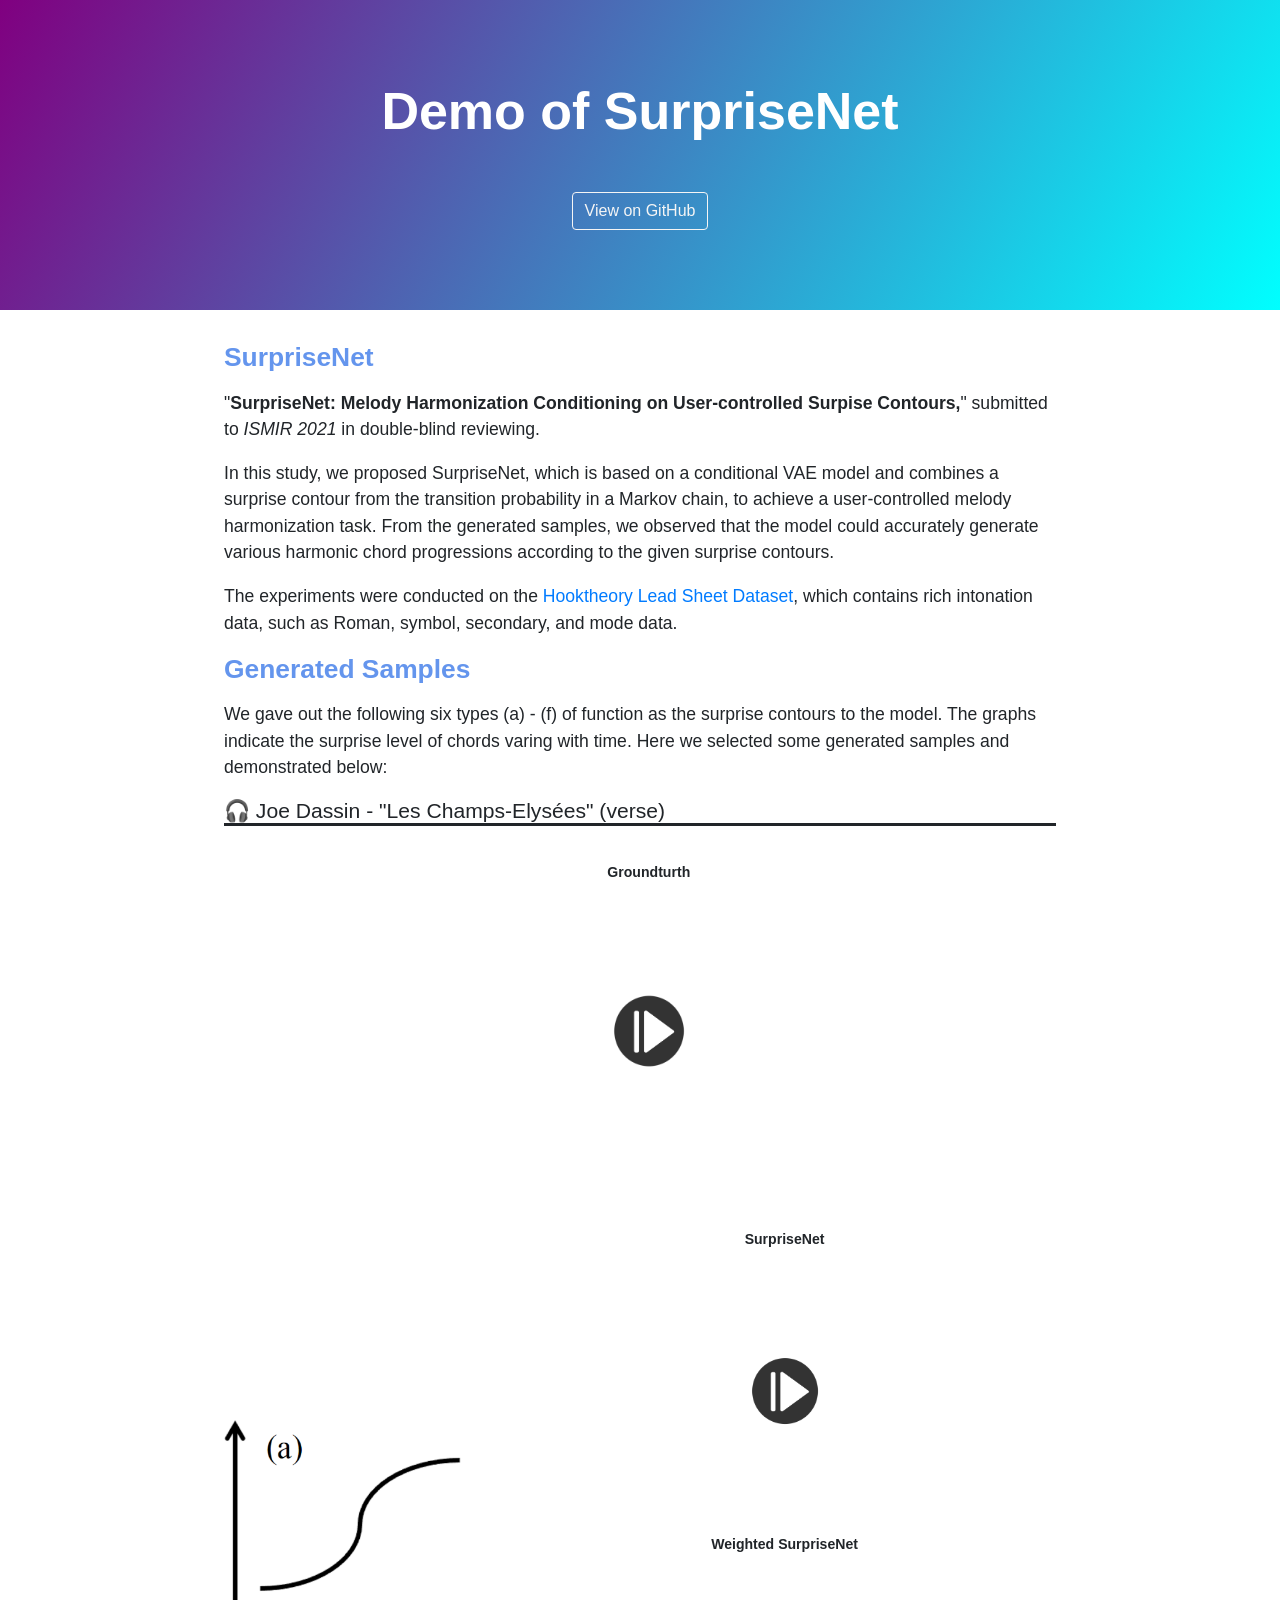
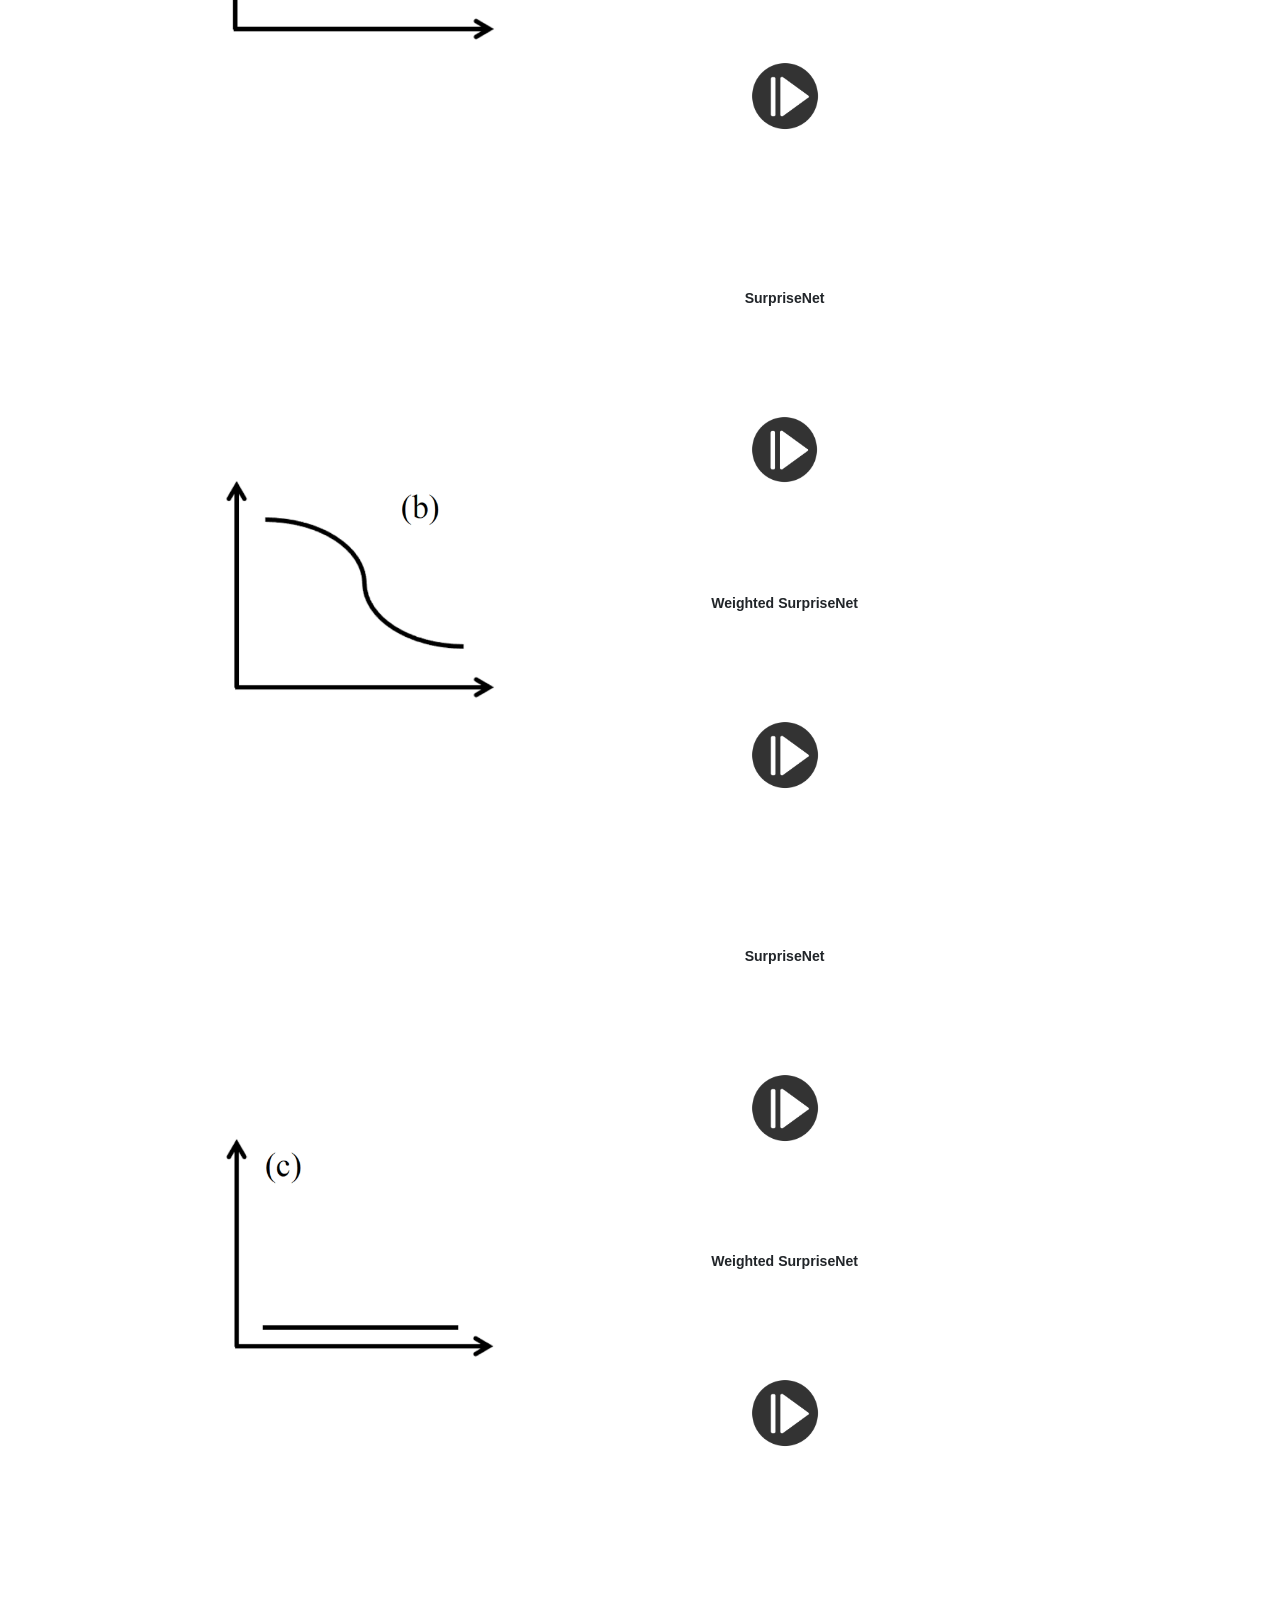
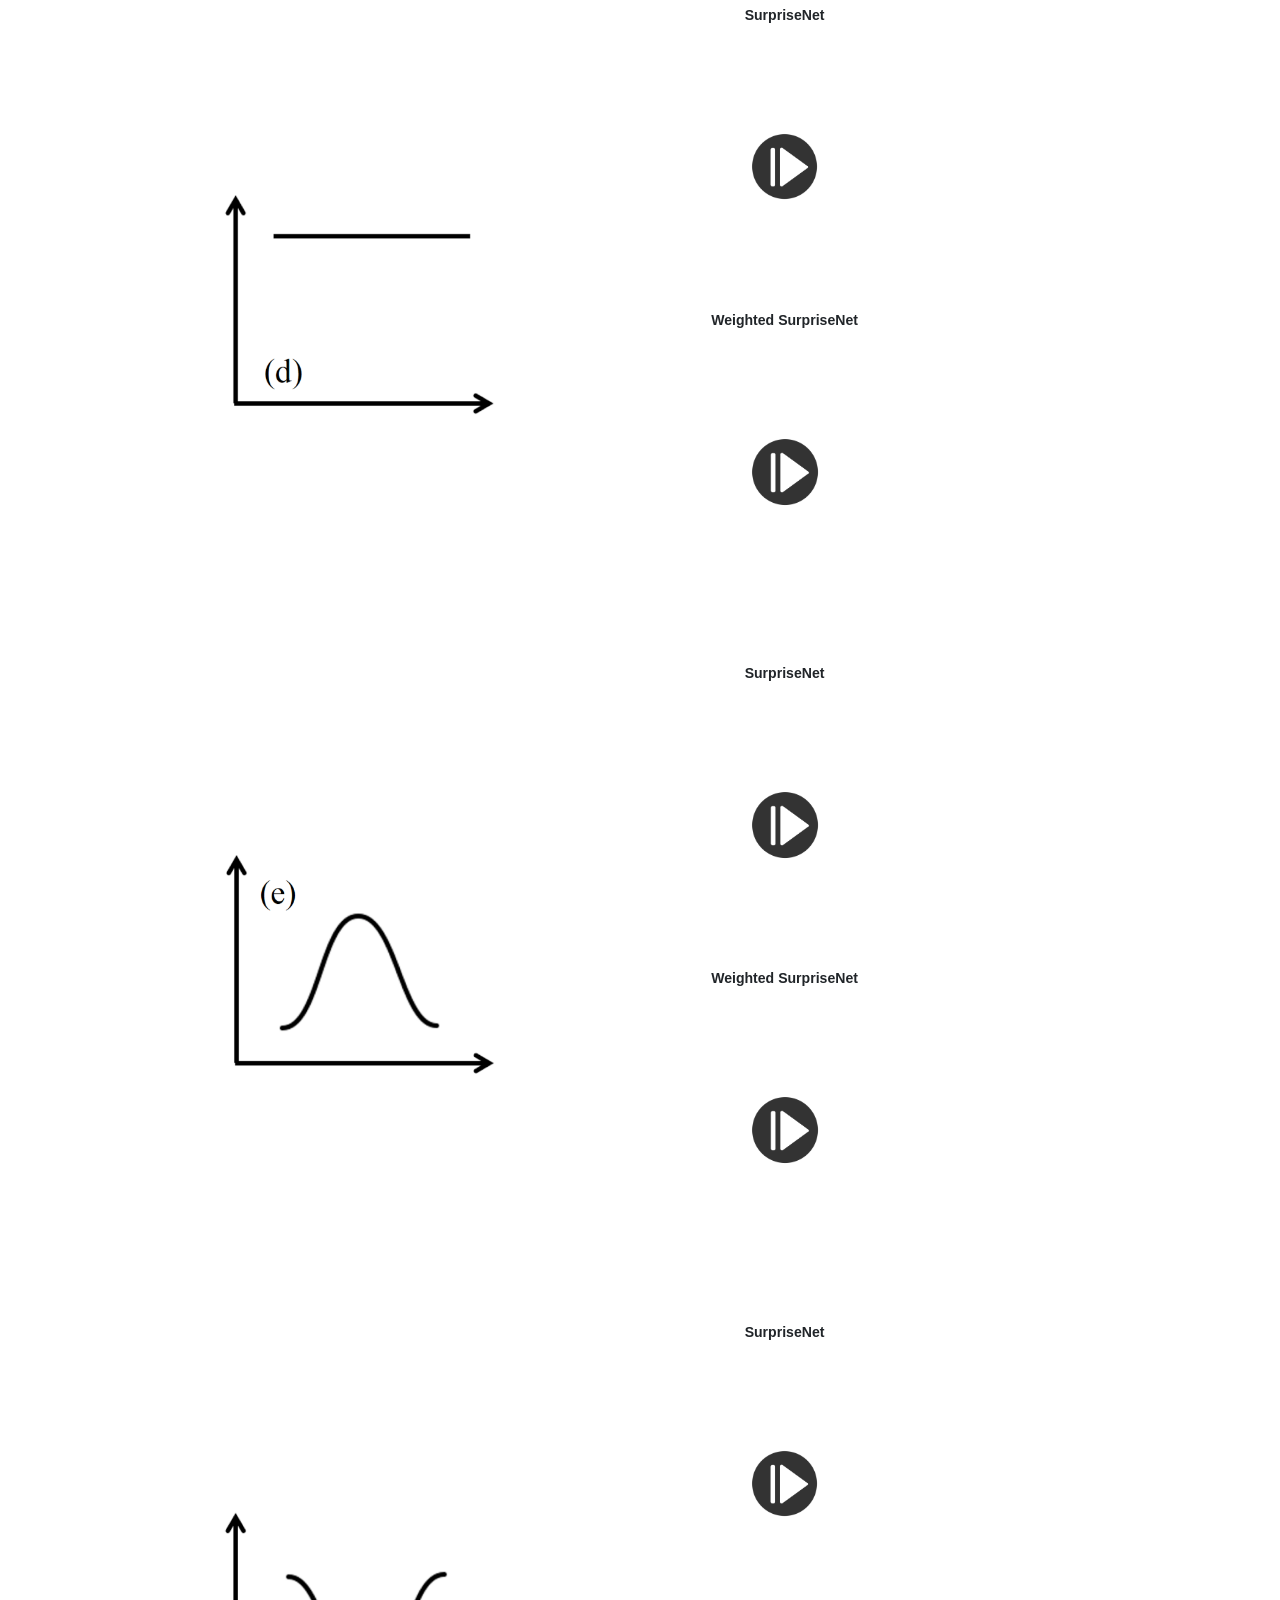
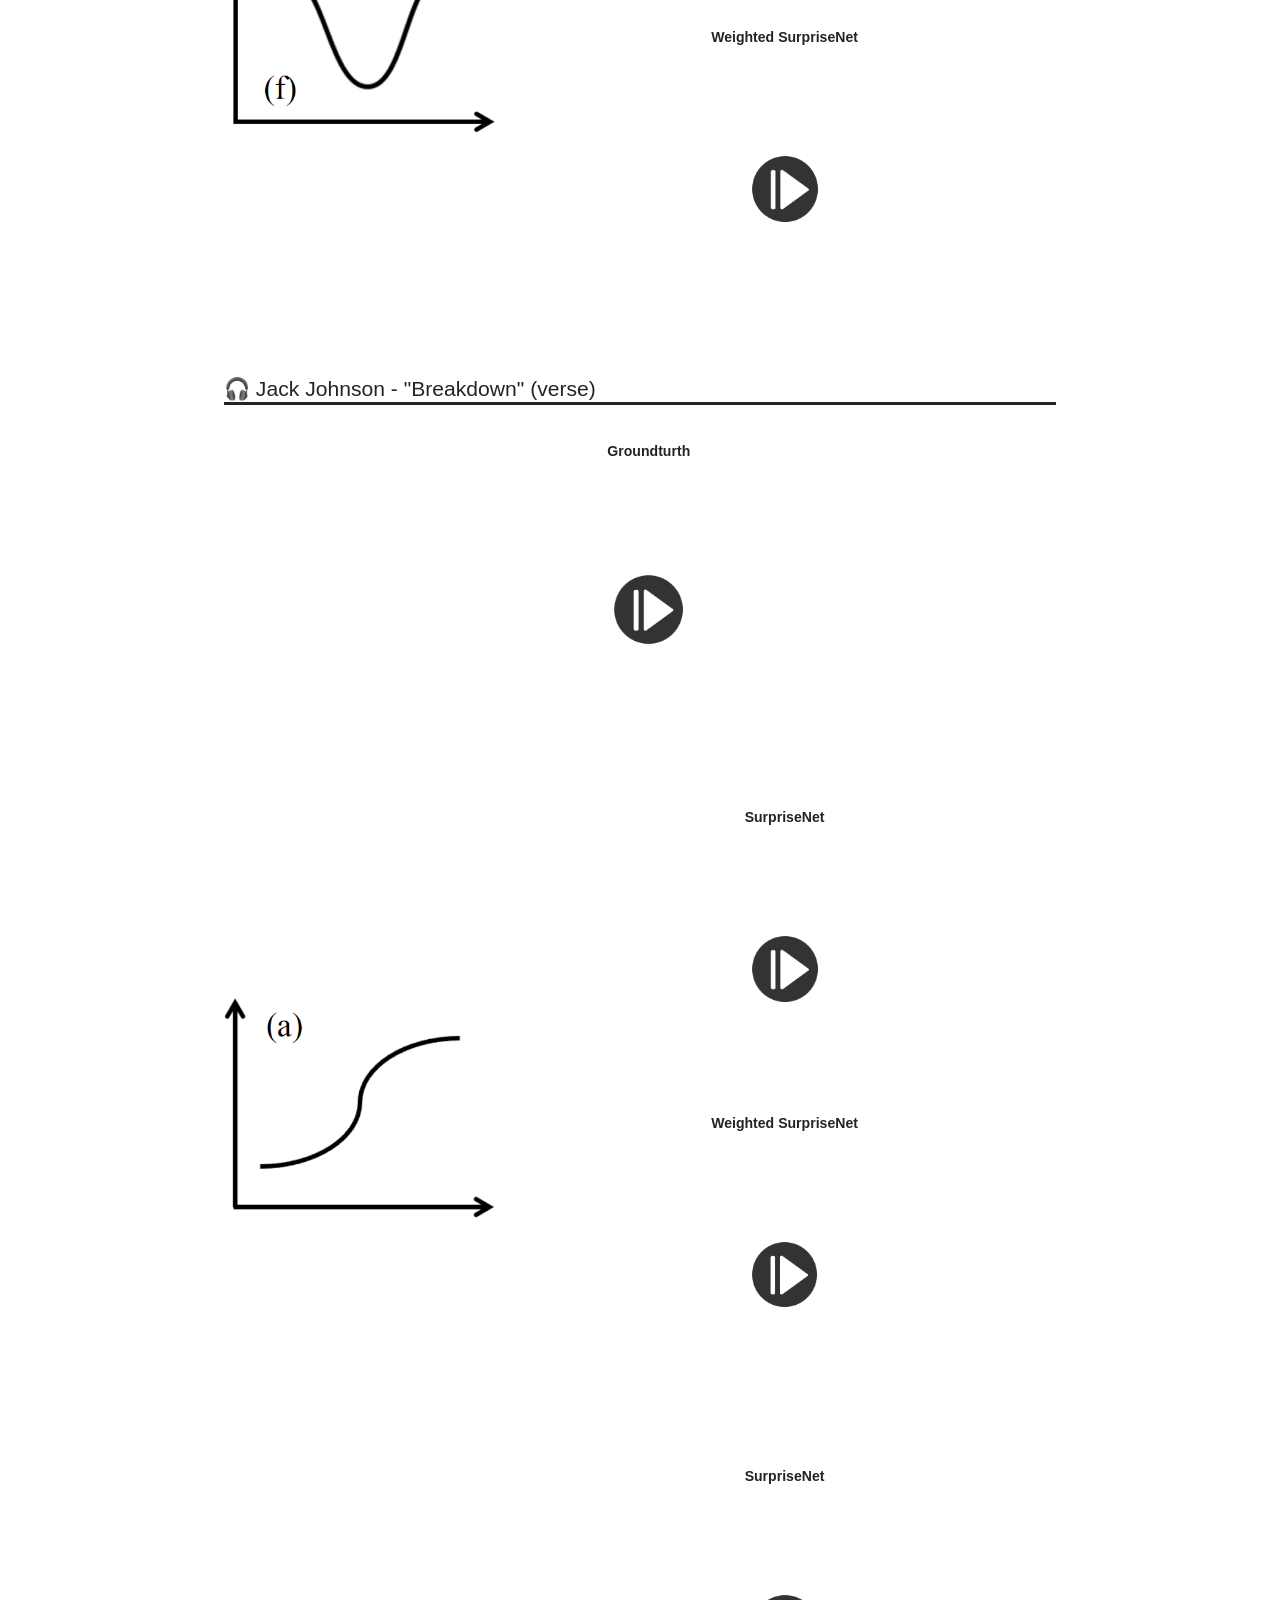
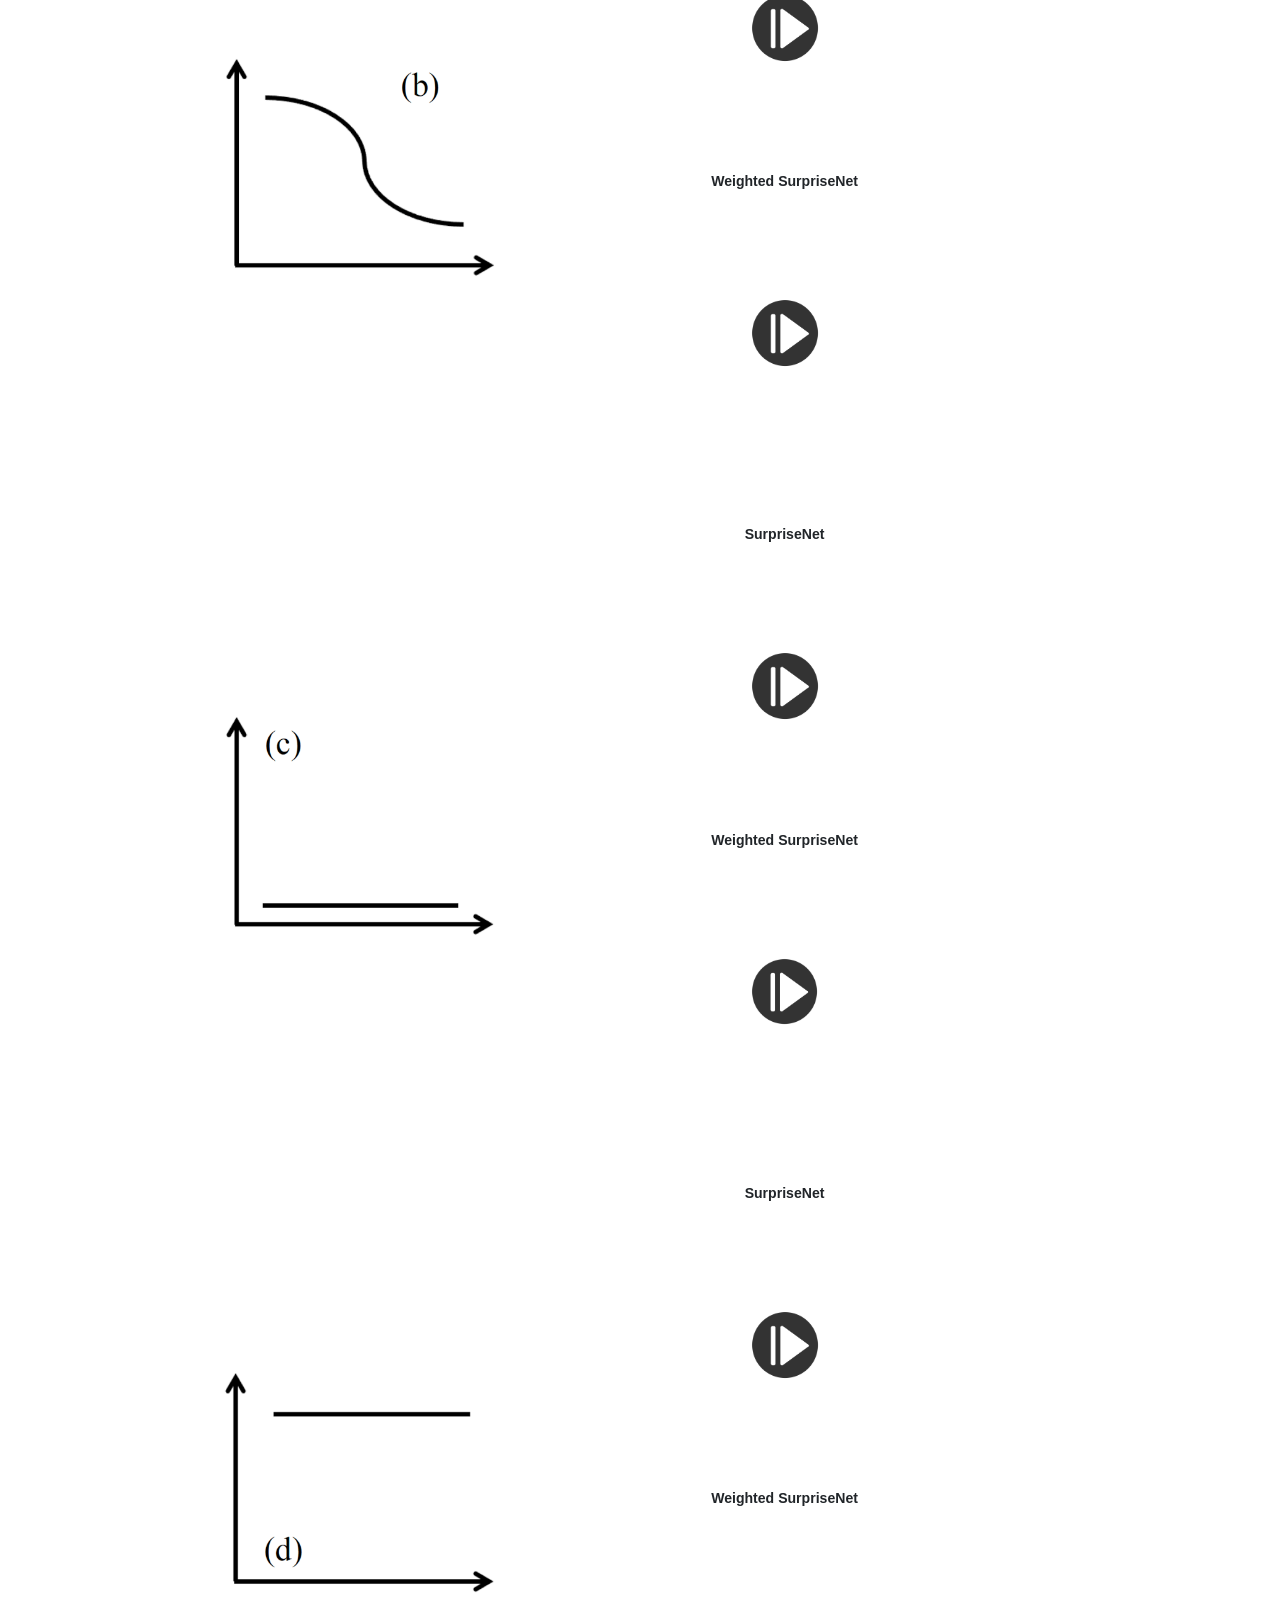
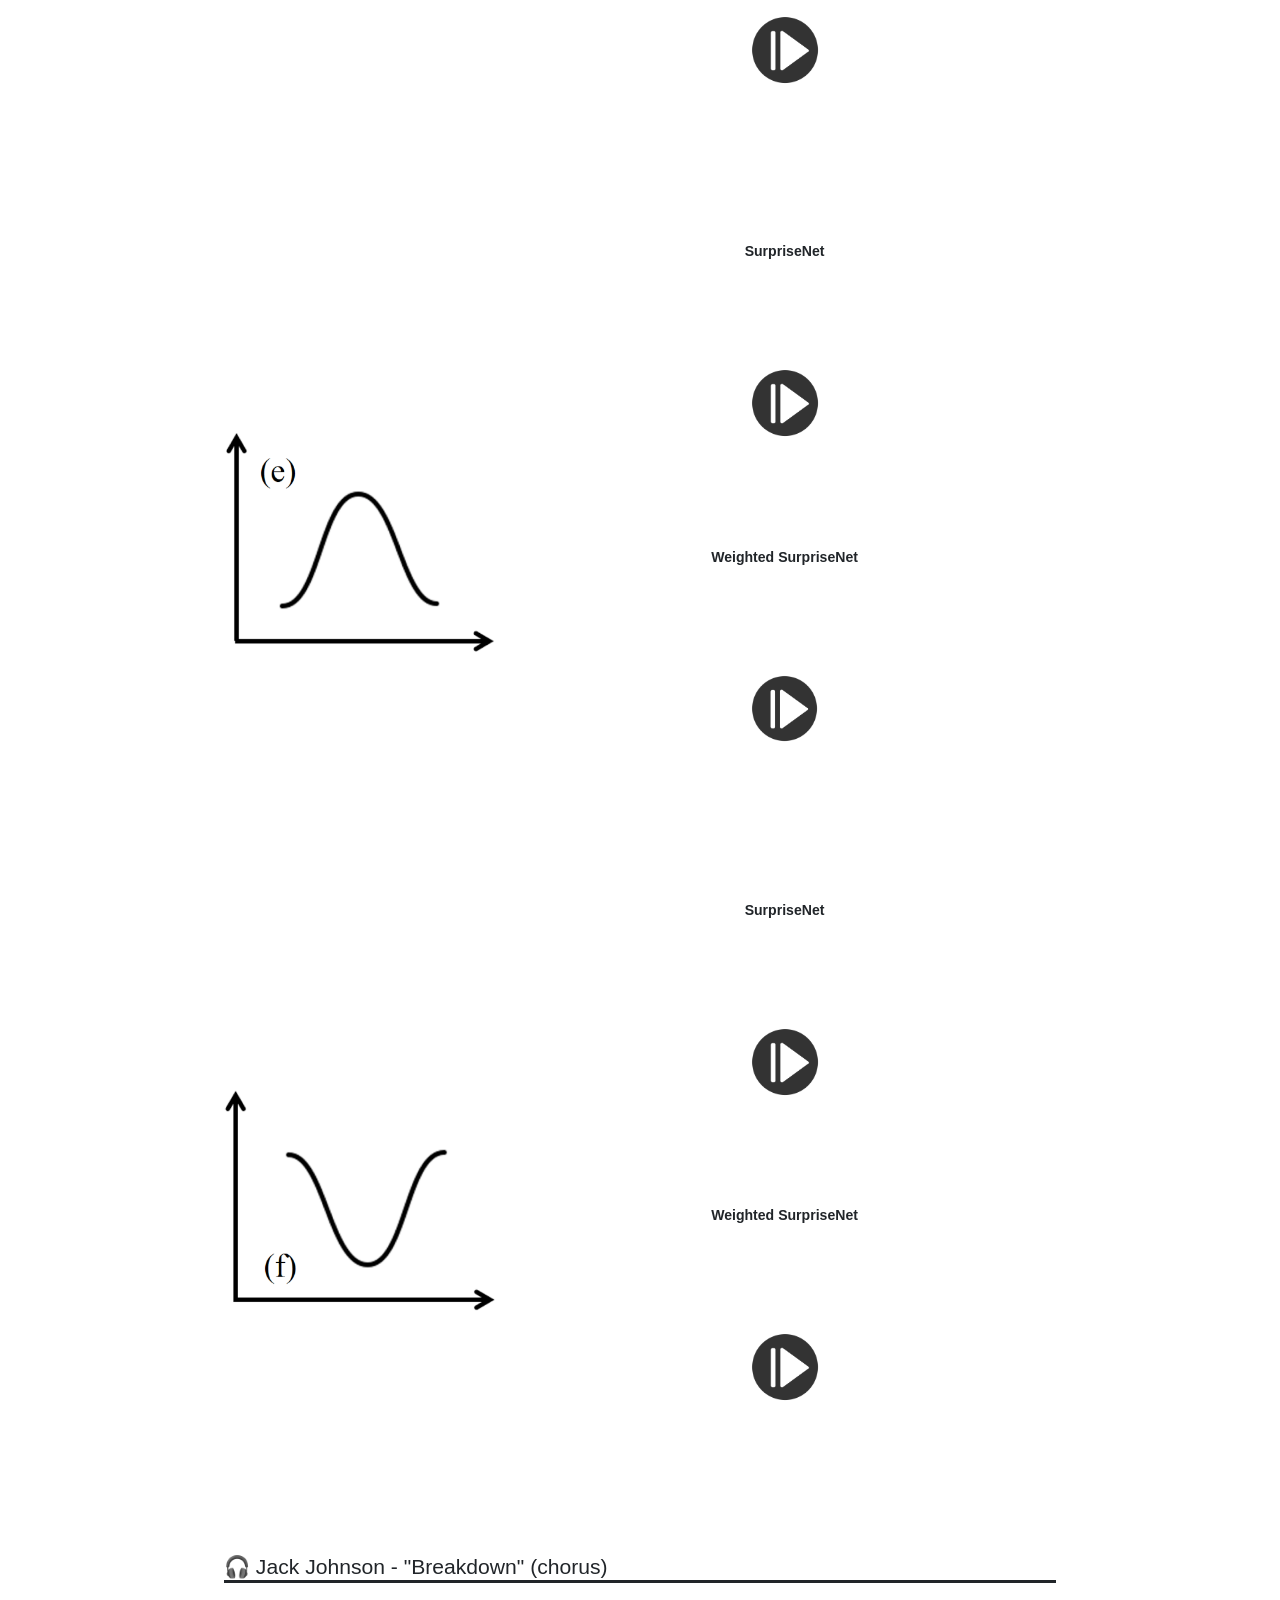
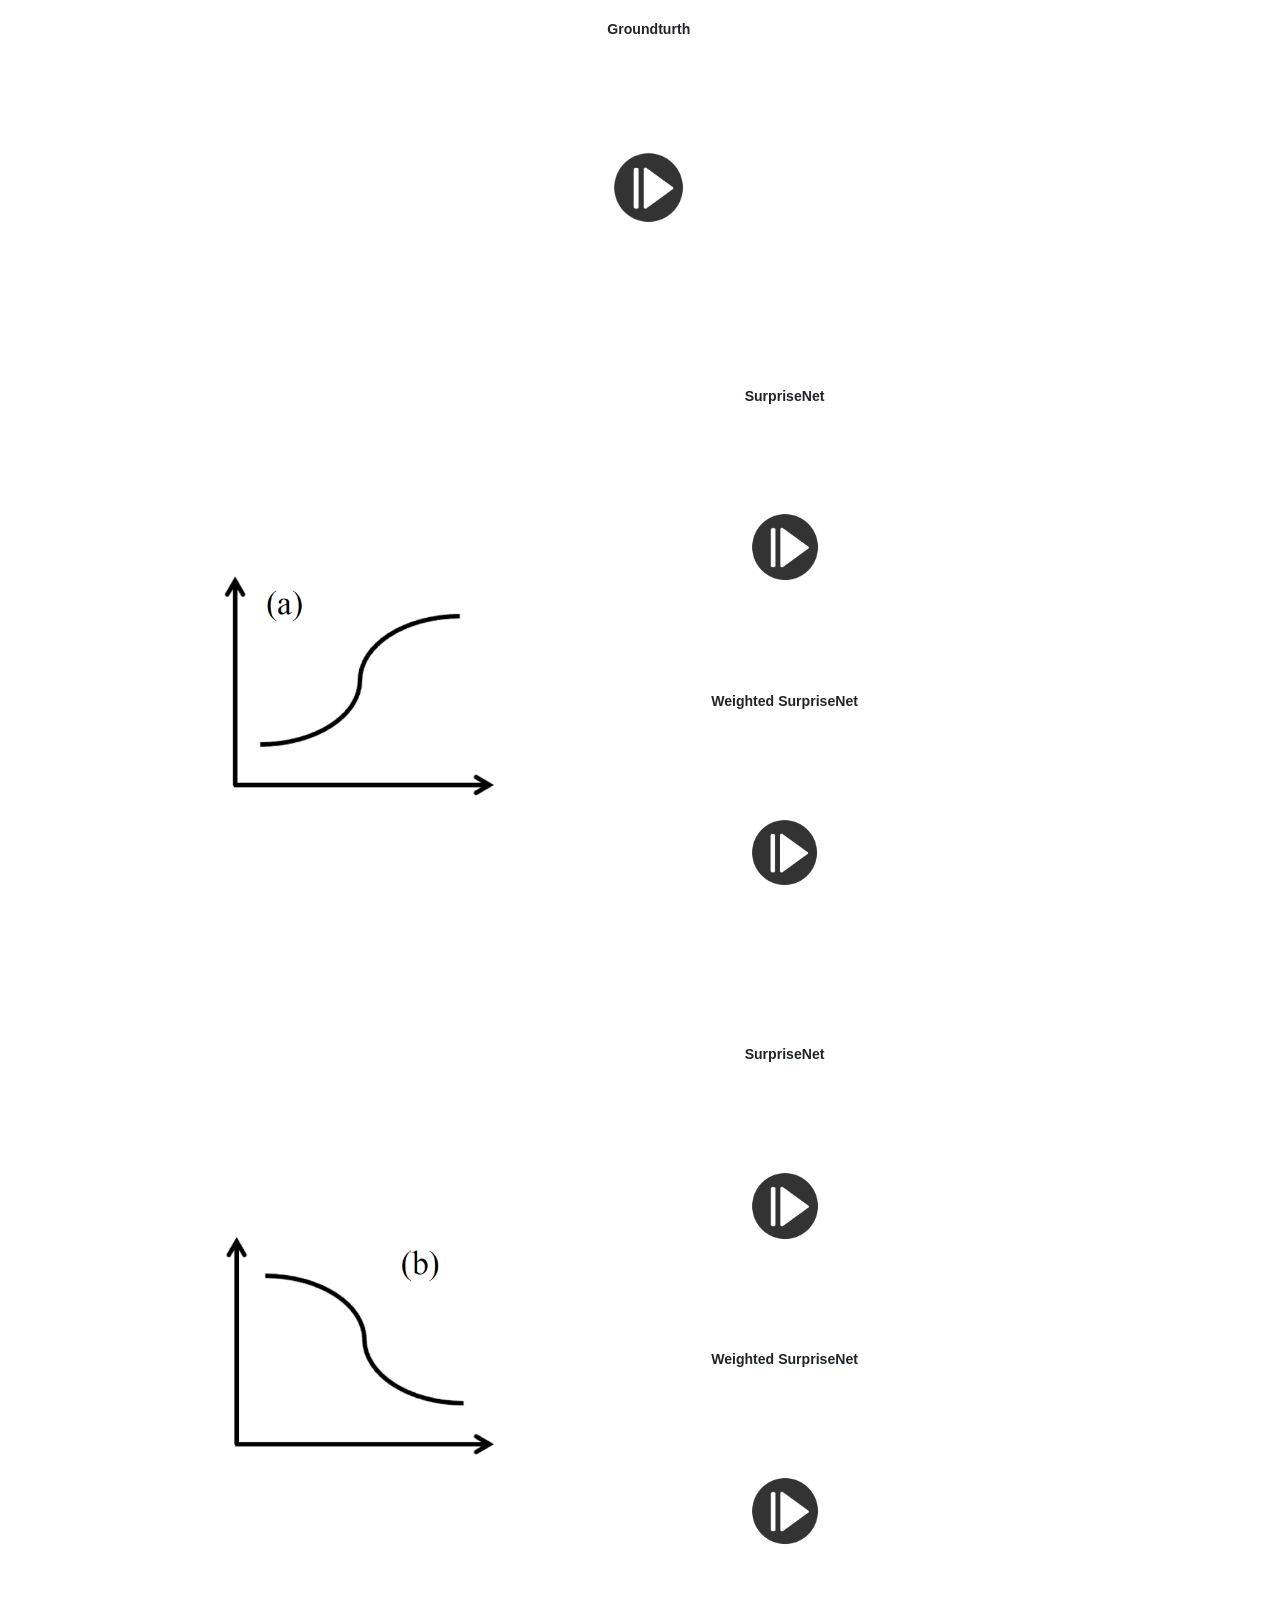
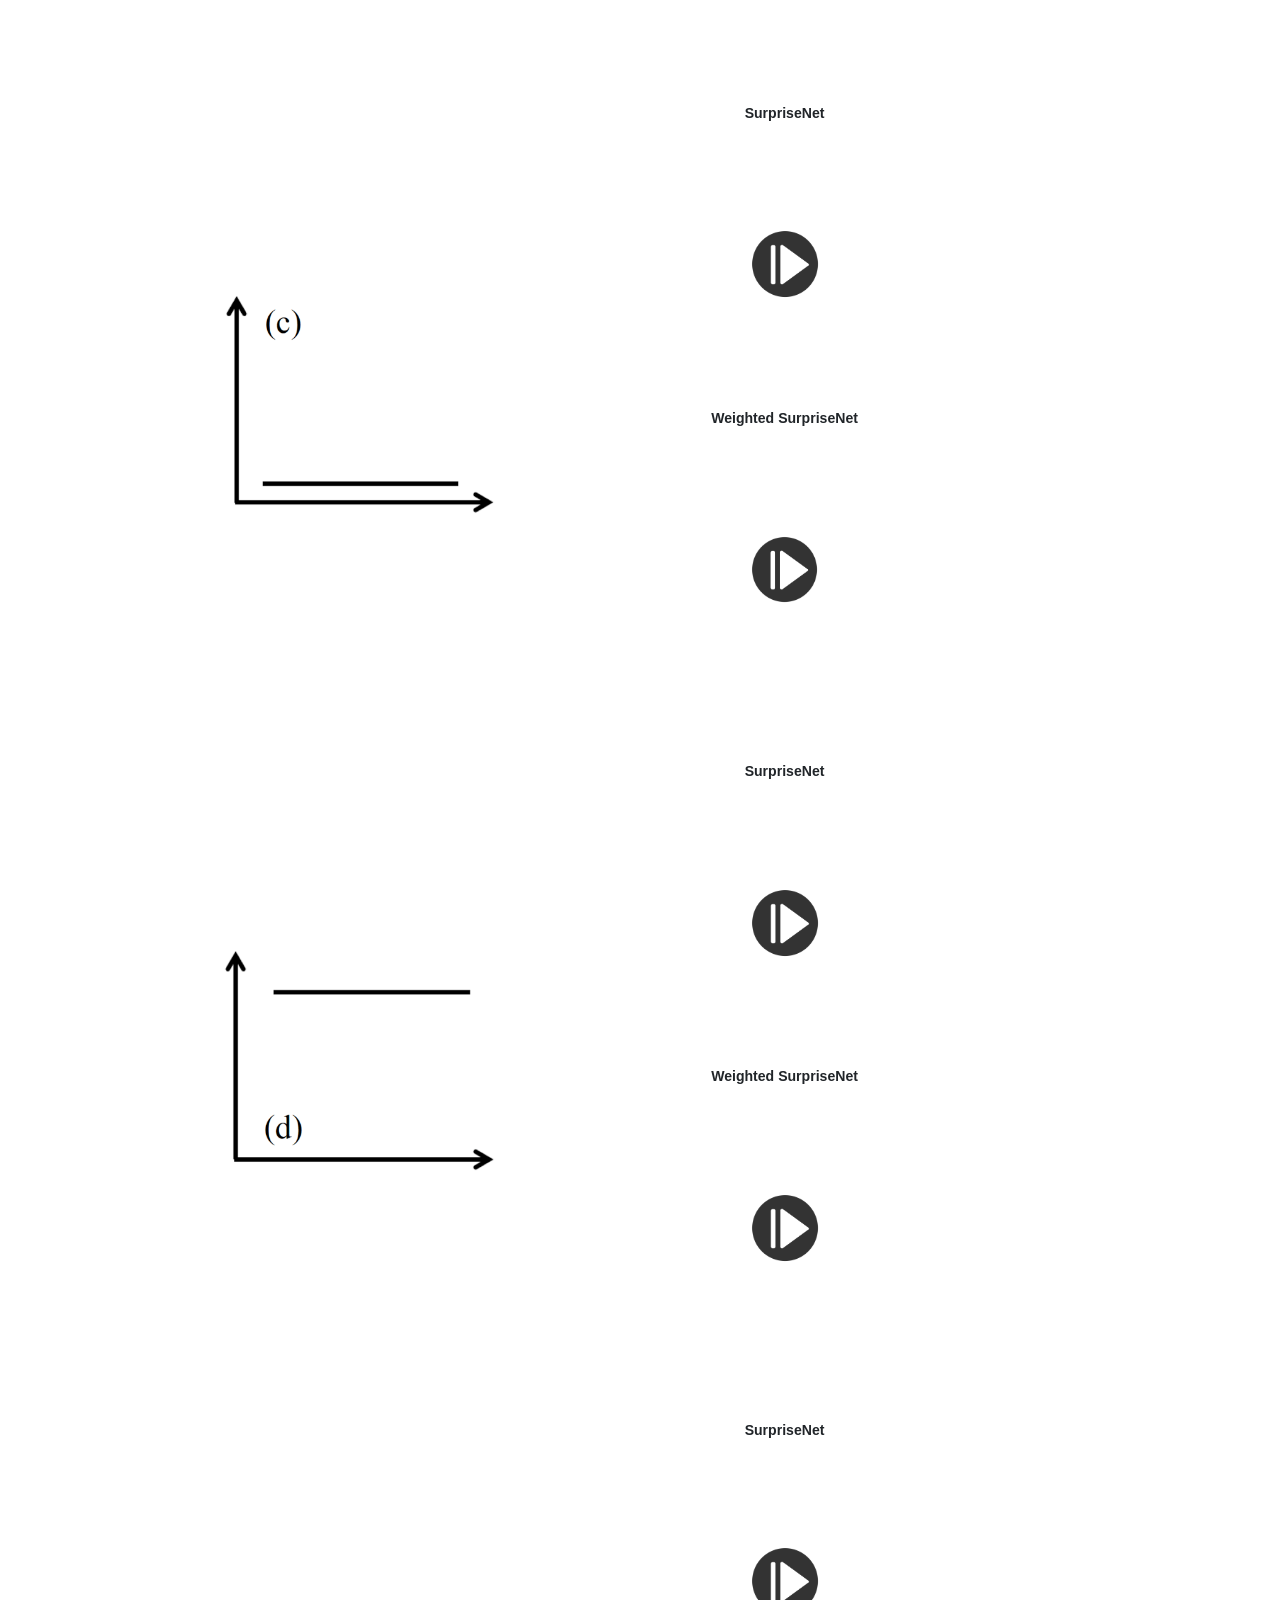
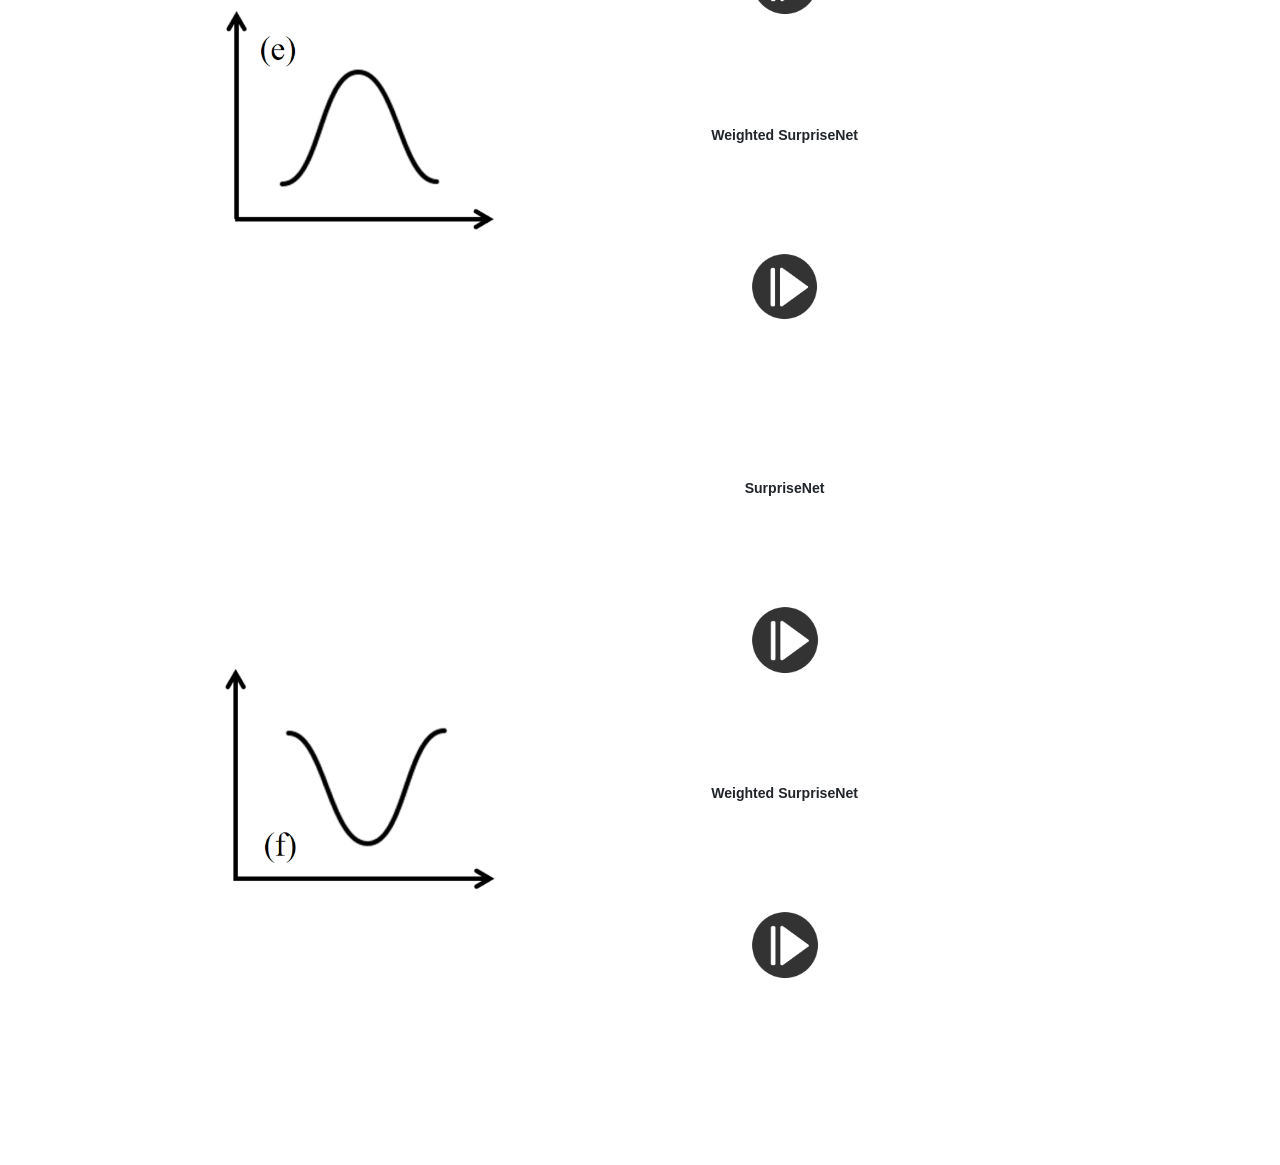
==== index.html @ 3cc428f5 "Change the ordering of songs and add emoji marks." ====
<!doctype html>
<html lang="en">

<head>
    <!-- Required meta tags -->
    <meta charset="utf-8">
    <meta name="viewport" content="width=device-width, initial-scale=1, shrink-to-fit=no">

    <!-- Bootstrap CSS -->
    <link rel="stylesheet" href="https://cdn.jsdelivr.net/npm/bootstrap@4.5.3/dist/css/bootstrap.min.css" integrity="sha384-TX8t27EcRE3e/ihU7zmQxVncDAy5uIKz4rEkgIXeMed4M0jlfIDPvg6uqKI2xXr2" crossorigin="anonymous">
    <link type="text/css" rel="stylesheet" href="static/css/style.css"/>
    <title>SurpriseNet</title>
</head>

<body>
    <div class="header">
        <h1 class="project-name">Demo of SurpriseNet</h1>
        <br>
        <br>
        <a class="btn btn-outline-dark" href="https://github.com/scmvp301135/SurpriseNet" class="btn">View on GitHub</a>
    </div>

    <div class="content">

        <div class="block">   
            <h2>SurpriseNet</h2>
            <p>
                <!-- <span style="font-style: italic;">Yi-Wei Chen, Hung-Shin Lee, Yen-Hsing Chen, Hsin-Min Wang,</span> " -->
                "<span style="font-weight: bold;">SurpriseNet: Melody Harmonization Conditioning on User-controlled Surpise Contours,</span>" submitted to <span style="font-style: italic;">ISMIR 2021 </span> in double-blind reviewing.
            </p>
            <p>In this study, we proposed SurpriseNet, which is based on a conditional VAE model and combines a surprise contour from the transition probability in a Markov chain, to achieve a user-controlled melody harmonization task. From the generated samples, we observed that the model could accurately generate various harmonic chord progressions according to the given surprise contours.</p>
            <p>The experiments were conducted on the <a href="https://github.com/wayne391/lead-sheet-dataset">Hooktheory Lead Sheet Dataset</a>, which contains rich intonation data, such as Roman, symbol, secondary, and mode data.</p>
        </div>   

        <!-- <div class="block">   
            <h2>Surprise Contours</h2>
            <p>We give out the following six types of function as the surprise contours to the model.</p>
            <div id="surp-contour">
                <img src="static/media/user_condition.png" alt="">
            </div>
        </div>   -->

        <div class="block">   
            <h2>Generated Samples</h2>
            <p> We gave out the following six types (a) - (f) of function as the surprise contours to the model. The graphs indicate the surprise level of chords varing with time. Here we selected some generated samples and demonstrated below:</p>

            <!-- Song1 -->
            <h3>🎧 Joe Dassin - "Les Champs-Elysées" (verse)</h3>
            <div class="media-blk">
                <div class="song">
                    <small>Groundturth</small>
                    <div class="wrapper">
                        <video class="video truth">
                            <source src="static/media/81-truth.mp4" type="video/mp4">
                        </video>
                        <div class="playpause"></div>
                    </div>
                </div>
            </div>

            <div class="media-blk">
                <div class="contour">
                    <img src="static/media/Type-a.png" alt=""> 
                </div>

                <div class="song">
                    <small>SurpriseNet</small>
                    <div class="wrapper">
                        <video class="video">
                            <source src="static/media/81-type1.mp4" type="video/mp4">
                        </video>
                        <div class="playpause"></div>
                    </div>
                    <small>Weighted SurpriseNet</small>
                    <div class="wrapper">
                        <video class="video">
                            <source src="static/media/81-weight-type1.mp4" type="video/mp4">
                        </video>
                        <div class="playpause"></div>
                    </div>
                </div>
            </div>

            <div class="media-blk">
                <div class="contour">
                    <img src="static/media/Type-b.png" alt=""> 
                </div>

                <div class="song">
                    <small>SurpriseNet</small>
                    <div class="wrapper">
                        <video class="video">
                            <source src="static/media/81-type2.mp4" type="video/mp4">
                        </video>
                        <div class="playpause"></div>
                    </div>
                    <small>Weighted SurpriseNet</small>
                    <div class="wrapper">
                        <video class="video">
                            <source src="static/media/81-weight-type2.mp4" type="video/mp4">
                        </video>
                        <div class="playpause"></div>
                    </div>
                </div>
            </div>

            <div class="media-blk">
                <div class="contour">
                    <img src="static/media/Type-c.png" alt=""> 
                </div>

                <div class="song">
                    <small>SurpriseNet</small>
                    <div class="wrapper">
                        <video class="video">
                            <source src="static/media/81-type3.mp4" type="video/mp4">
                        </video>
                        <div class="playpause"></div>
                    </div>
                    <small>Weighted SurpriseNet</small>
                    <div class="wrapper">
                        <video class="video">
                            <source src="static/media/81-weight-type3.mp4" type="video/mp4">
                        </video>
                        <div class="playpause"></div>
                    </div>
                </div>
            </div>

            <div class="media-blk">
                <div class="contour">
                    <img src="static/media/Type-d.png" alt=""> 
                </div>

                <div class="song">
                    <small>SurpriseNet</small>
                    <div class="wrapper">
                        <video class="video">
                            <source src="static/media/81-type4.mp4" type="video/mp4">
                        </video>
                        <div class="playpause"></div>
                    </div>
                    <small>Weighted SurpriseNet</small>
                    <div class="wrapper">
                        <video class="video">
                            <source src="static/media/81-weight-type4.mp4" type="video/mp4">
                        </video>
                        <div class="playpause"></div>
                    </div>
                </div>
            </div>

            <div class="media-blk">
                <div class="contour">
                    <img src="static/media/Type-e.png" alt=""> 
                </div>

                <div class="song">
                    <small>SurpriseNet</small>
                    <div class="wrapper">
                        <video class="video">
                            <source src="static/media/81-type5.mp4" type="video/mp4">
                        </video>
                        <div class="playpause"></div>
                    </div>
                    <small>Weighted SurpriseNet</small>
                    <div class="wrapper">
                        <video class="video">
                            <source src="static/media/81-weight-type5.mp4" type="video/mp4">
                        </video>
                        <div class="playpause"></div>
                    </div>
                </div>
            </div>

            <div class="media-blk">
                <div class="contour">
                    <img src="static/media/Type-f.png" alt=""> 
                </div>

                <div class="song">
                    <small>SurpriseNet</small>
                    <div class="wrapper">
                        <video class="video">
                            <source src="static/media/81-type6.mp4" type="video/mp4">
                        </video>
                        <div class="playpause"></div>
                    </div>
                    <small>Weighted SurpriseNet</small>
                    <div class="wrapper">
                        <video class="video">
                            <source src="static/media/81-weight-type6.mp4" type="video/mp4">
                        </video>
                        <div class="playpause"></div>
                    </div>
                </div>
            </div>

            <!-- Song 2 -->
            <h3>🎧 Jack Johnson - "Breakdown" (verse)</h3>
            <div class="media-blk">
                <div class="song">
                    <small>Groundturth</small>
                    <div class="wrapper">
                        <video class="video truth">
                            <source src="static/media/5-truth.mp4" type="video/mp4">
                        </video>
                        <div class="playpause"></div>
                    </div>
                </div>
            </div>

            <div class="media-blk">
                <div class="contour">
                    <img src="static/media/Type-a.png" alt=""> 
                </div>

                <div class="song">
                    <small>SurpriseNet</small>
                    <div class="wrapper">
                        <video class="video">
                            <source src="static/media/5-type1.mp4" type="video/mp4">
                        </video>
                        <div class="playpause"></div>
                    </div>
                    <small>Weighted SurpriseNet</small>
                    <div class="wrapper">
                        <video class="video">
                            <source src="static/media/5-weight-type1.mp4" type="video/mp4">
                        </video>
                        <div class="playpause"></div>
                    </div>
                </div>
            </div>

            <div class="media-blk">
                <div class="contour">
                    <img src="static/media/Type-b.png" alt=""> 
                </div>

                <div class="song">
                    <small>SurpriseNet</small>
                    <div class="wrapper">
                        <video class="video">
                            <source src="static/media/5-type2.mp4" type="video/mp4">
                        </video>
                        <div class="playpause"></div>
                    </div>
                    <small>Weighted SurpriseNet</small>
                    <div class="wrapper">
                        <video class="video">
                            <source src="static/media/5-weight-type2.mp4" type="video/mp4">
                        </video>
                        <div class="playpause"></div>
                    </div>
                </div>
            </div>

            <div class="media-blk">
                <div class="contour">
                    <img src="static/media/Type-c.png" alt=""> 
                </div>

                <div class="song">
                    <small>SurpriseNet</small>
                    <div class="wrapper">
                        <video class="video">
                            <source src="static/media/5-type3.mp4" type="video/mp4">
                        </video>
                        <div class="playpause"></div>
                    </div>
                    <small>Weighted SurpriseNet</small>
                    <div class="wrapper">
                        <video class="video">
                            <source src="static/media/5-weight-type3.mp4" type="video/mp4">
                        </video>
                        <div class="playpause"></div>
                    </div>
                </div>
            </div>

            <div class="media-blk">
                <div class="contour">
                    <img src="static/media/Type-d.png" alt=""> 
                </div>

                <div class="song">
                    <small>SurpriseNet</small>
                    <div class="wrapper">
                        <video class="video">
                            <source src="static/media/5-type4.mp4" type="video/mp4">
                        </video>
                        <div class="playpause"></div>
                    </div>
                    <small>Weighted SurpriseNet</small>
                    <div class="wrapper">
                        <video class="video">
                            <source src="static/media/5-weight-type4.mp4" type="video/mp4">
                        </video>
                        <div class="playpause"></div>
                    </div>
                </div>
            </div>

            <div class="media-blk">
                <div class="contour">
                    <img src="static/media/Type-e.png" alt=""> 
                </div>

                <div class="song">
                    <small>SurpriseNet</small>
                    <div class="wrapper">
                        <video class="video">
                            <source src="static/media/5-type5.mp4" type="video/mp4">
                        </video>
                        <div class="playpause"></div>
                    </div>
                    <small>Weighted SurpriseNet</small>
                    <div class="wrapper">
                        <video class="video">
                            <source src="static/media/5-weight-type5.mp4" type="video/mp4">
                        </video>
                        <div class="playpause"></div>
                    </div>
                </div>
            </div>

            <div class="media-blk">
                <div class="contour">
                    <img src="static/media/Type-f.png" alt=""> 
                </div>

                <div class="song">
                    <small>SurpriseNet</small>
                    <div class="wrapper">
                        <video class="video">
                            <source src="static/media/5-type6.mp4" type="video/mp4">
                        </video>
                        <div class="playpause"></div>
                    </div>
                    <small>Weighted SurpriseNet</small>
                    <div class="wrapper">
                        <video class="video">
                            <source src="static/media/5-weight-type6.mp4" type="video/mp4">
                        </video>
                        <div class="playpause"></div>
                    </div>
                </div>
            </div>

            <!-- Song 3 -->
            <h3>🎧 Jack Johnson - "Breakdown" (chorus)</h3>
            <div class="media-blk">
                <div class="song">
                    <small>Groundturth</small>
                    <div class="wrapper">
                        <video class="video truth">
                            <source src="static/media/4-truth.mp4" type="video/mp4">
                        </video>
                        <div class="playpause"></div>
                    </div>
                </div>
            </div>
            <div class="media-blk">
                <div class="contour">
                    <img src="static/media/Type-a.png" alt=""> 
                </div>

                <div class="song">
                    <small>SurpriseNet</small>
                    <div class="wrapper">
                        <video class="video">
                            <source src="static/media/4-type1.mp4" type="video/mp4">
                        </video>
                        <div class="playpause"></div>
                    </div>
                    <small>Weighted SurpriseNet</small>
                    <div class="wrapper">
                        <video class="video">
                            <source src="static/media/4-weight-type1.mp4" type="video/mp4">
                        </video>
                        <div class="playpause"></div>
                    </div>
                </div>
            </div>

            <div class="media-blk">
                <div class="contour">
                    <img src="static/media/Type-b.png" alt=""> 
                </div>

                <div class="song">
                    <small>SurpriseNet</small>
                    <div class="wrapper">
                        <video class="video">
                            <source src="static/media/4-type2.mp4" type="video/mp4">
                        </video>
                        <div class="playpause"></div>
                    </div>
                    <small>Weighted SurpriseNet</small>
                    <div class="wrapper">
                        <video class="video">
                            <source src="static/media/4-weight-type2.mp4" type="video/mp4">
                        </video>
                        <div class="playpause"></div>
                    </div>
                </div>
            </div>

            <div class="media-blk">
                <div class="contour">
                    <img src="static/media/Type-c.png" alt=""> 
                </div>

                <div class="song">
                    <small>SurpriseNet</small>
                    <div class="wrapper">
                        <video class="video">
                            <source src="static/media/4-type3.mp4" type="video/mp4">
                        </video>
                        <div class="playpause"></div>
                    </div>
                    <small>Weighted SurpriseNet</small>
                    <div class="wrapper">
                        <video class="video">
                            <source src="static/media/4-weight-type3.mp4" type="video/mp4">
                        </video>
                        <div class="playpause"></div>
                    </div>
                </div>
            </div>

            <div class="media-blk">
                <div class="contour">
                    <img src="static/media/Type-d.png" alt=""> 
                </div>

                <div class="song">
                    <small>SurpriseNet</small>
                    <div class="wrapper">
                        <video class="video">
                            <source src="static/media/4-type4.mp4" type="video/mp4">
                        </video>
                        <div class="playpause"></div>
                    </div>
                    <small>Weighted SurpriseNet</small>
                    <div class="wrapper">
                        <video class="video">
                            <source src="static/media/4-weight-type4.mp4" type="video/mp4">
                        </video>
                        <div class="playpause"></div>
                    </div>
                </div>
            </div>

            <div class="media-blk">
                <div class="contour">
                    <img src="static/media/Type-e.png" alt=""> 
                </div>

                <div class="song">
                    <small>SurpriseNet</small>
                    <div class="wrapper">
                        <video class="video">
                            <source src="static/media/4-type5.mp4" type="video/mp4">
                        </video>
                        <div class="playpause"></div>
                    </div>
                    <small>Weighted SurpriseNet</small>
                    <div class="wrapper">
                        <video class="video">
                            <source src="static/media/4-weight-type5.mp4" type="video/mp4">
                        </video>
                        <div class="playpause"></div>
                    </div>
                </div>
            </div>

            <div class="media-blk">
                <div class="contour">
                    <img src="static/media/Type-f.png" alt=""> 
                </div>

                <div class="song">
                    <small>SurpriseNet</small>
                    <div class="wrapper">
                        <video class="video">
                            <source src="static/media/4-type6.mp4" type="video/mp4">
                        </video>
                        <div class="playpause"></div>
                    </div>
                    <small>Weighted SurpriseNet</small>
                    <div class="wrapper">
                        <video class="video">
                            <source src="static/media/4-weight-type6.mp4" type="video/mp4">
                        </video>
                        <div class="playpause"></div>
                    </div>
                </div>
            </div>

        </div>  

    
    </div>

    <!-- jQuery library -->
    <!-- <script src="https://code.jquery.com/jquery-3.5.1.slim.min.js" integrity="sha384-DfXdz2htPH0lsSSs5nCTpuj/zy4C+OGpamoFVy38MVBnE+IbbVYUew+OrCXaRkfj" crossorigin="anonymous"></script> -->
    <script src="https://ajax.googleapis.com/ajax/libs/jquery/3.5.1/jquery.min.js"></script>
    <script src="https://cdn.jsdelivr.net/npm/bootstrap@4.5.3/dist/js/bootstrap.bundle.min.js" integrity="sha384-ho+j7jyWK8fNQe+A12Hb8AhRq26LrZ/JpcUGGOn+Y7RsweNrtN/tE3MoK7ZeZDyx" crossorigin="anonymous"></script>
    <script type="text/javascript" src = "static/js/script.js"></script>
</body>

</html>
---- static/css/style.css ----
body {
    font-size: 16px;
    /* background-color: whitesmoke; */
    font-family: ColfaxAI, Helvetica, sans-serif;
  }

.header{
    text-align: left;
    margin: 0 auto;
    color: #fff;
    text-align: center;
    background-color: cyan;
    background-image: linear-gradient(120deg, purple, cyan);
}

.header .project-name{
    font-weight: bold;
    text-align: center;
    margin-top: 0;
    margin-bottom: 0.1rem;
}

.btn-outline-dark {
    color: whitesmoke;
    border-color: whitesmoke;
}

.content{
    margin-top:30px;
    width:100%;
}

.content h2{
    margin-bottom: 1rem;
    font-weight: bold;
    color: #6495ED;
    font-size: 1.5em;
}

.content h3{
    margin-bottom: 2rem;
    font-size: 1.2em;
    border-bottom: solid;
}

.content p{
    margin-bottom: 1em;
}

.block {
    margin-bottom: 1rem;
}

.media-blk{
    display:flex;
    margin-bottom: 3rem;
}

.media-blk img{
    top: 0;
    bottom: 0;
    position: absolute;
    margin: auto;
    max-width:100%;
    object-fit: contain;
}

.media-blk h5{
    font-size: 0.8em;
}

.media-blk small{
    font-weight: bold;
}

.media-blk .contour{
    position: relative;
    flex:1;
}

.media-blk .song{
    text-align: center;
    padding-left: 1em;
    flex:2;
}

.song video{
    flex:1;
    width: 100%;
}

.wrapper{
    position:relative;
}

.playpause {
    background-image:url('../media/play_pause.png');
    background-repeat:no-repeat;
    width:25%;
    height:25%;
    position:absolute;
    left:0%;
    right:0%;
    top:0%;
    bottom:0%;
    margin:auto;
    background-size:contain;
    background-position: center;
}

.truth{
    max-width:70%;
}

@media screen and (max-width: 42em) {
    .header{
        padding: 2rem 1rem;
    }
    .project-name {
        font-size: 1.75rem;
    }
    .content {
        padding: 2rem 1rem;
        font-size: 1rem;
    }
}

@media screen and (min-width: 42em) and (max-width: 64em) {
    .header {
        padding: 3rem 4rem;
    }
    .project-name {
        font-size: 2.25rem;
    }
    .content {
        padding: 2rem 4rem;
        font-size: 1.1rem;
    }
    .media-blk h5{
        font-size: 1em;
    }
}

@media screen and (min-width: 64em){
    .header {
        padding: 5rem 6rem;
    }
    .project-name {
        font-size: 3.25rem;
    }
    .content {
        max-width: 64rem;
        padding: 2rem 6rem;
        margin: 0 auto;
        font-size: 1.1rem;
    }
    .media-blk h5{
        font-size: 1em;
    }

}
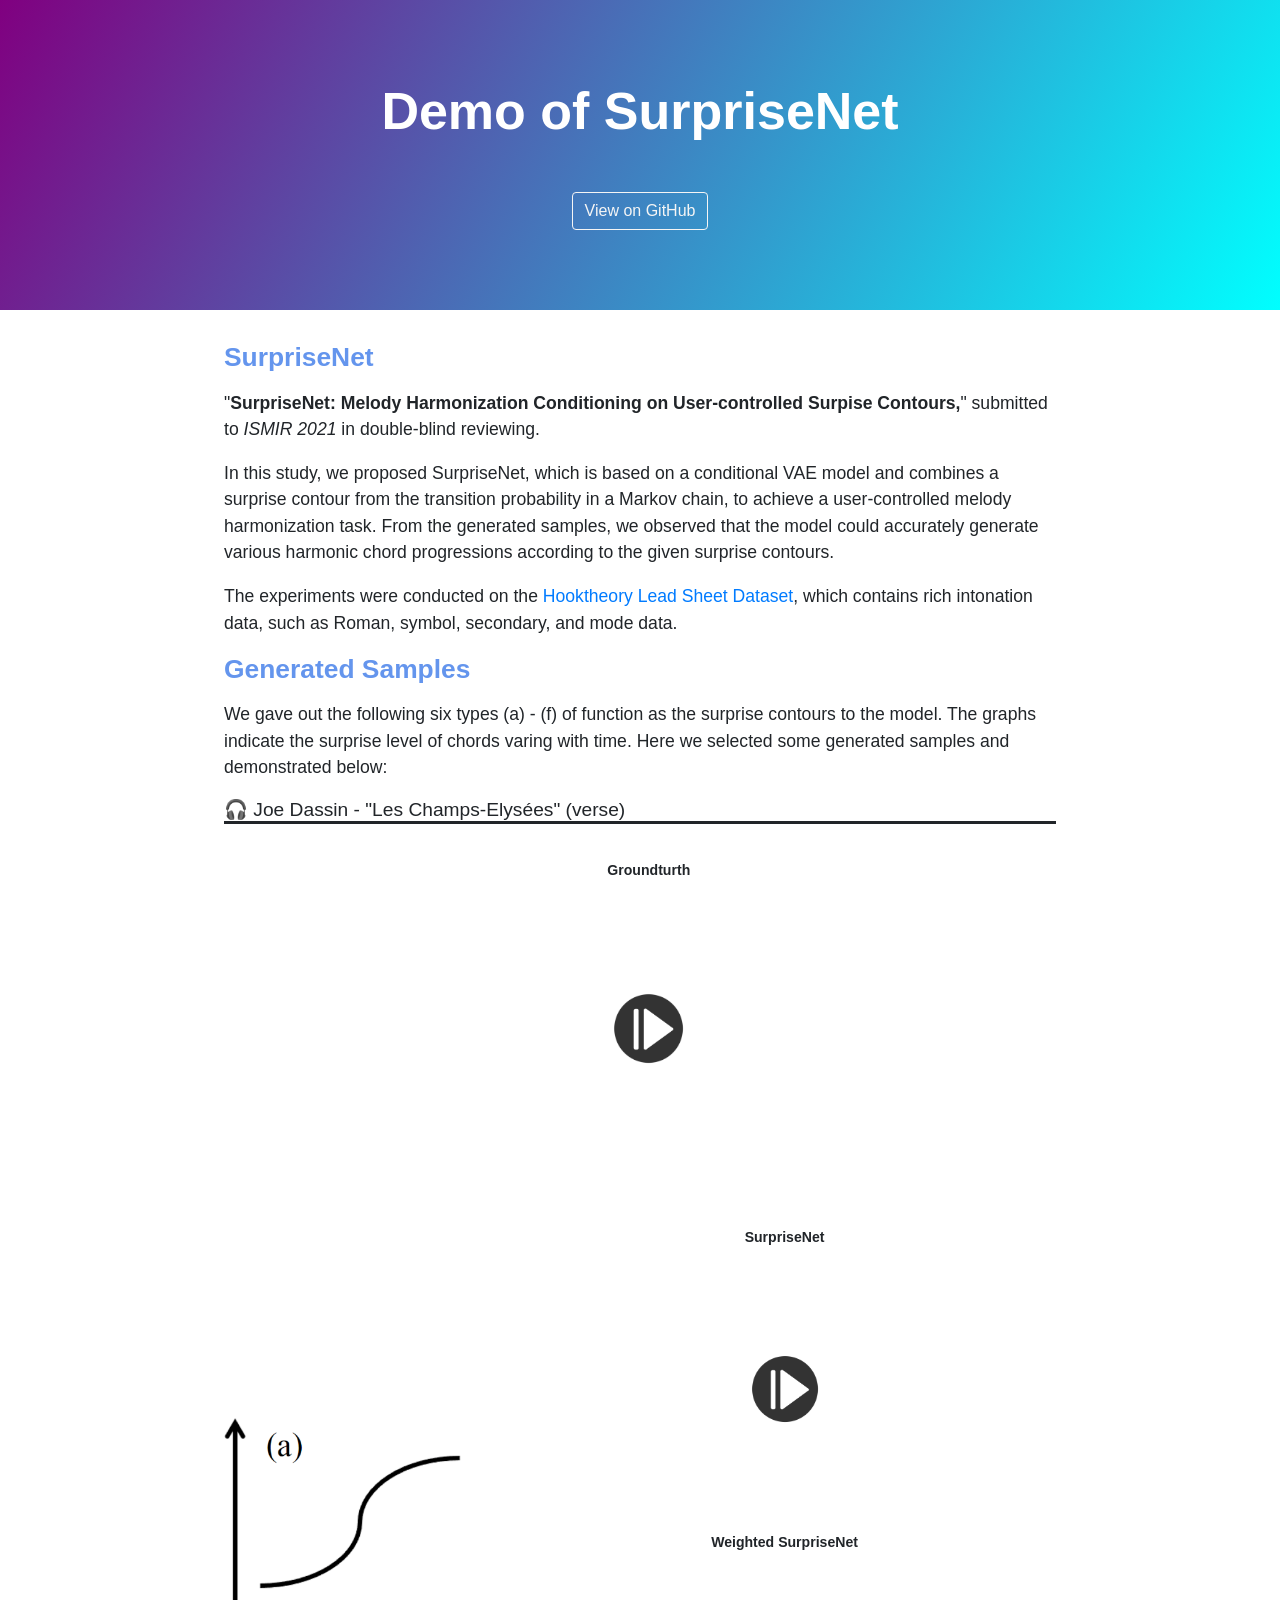
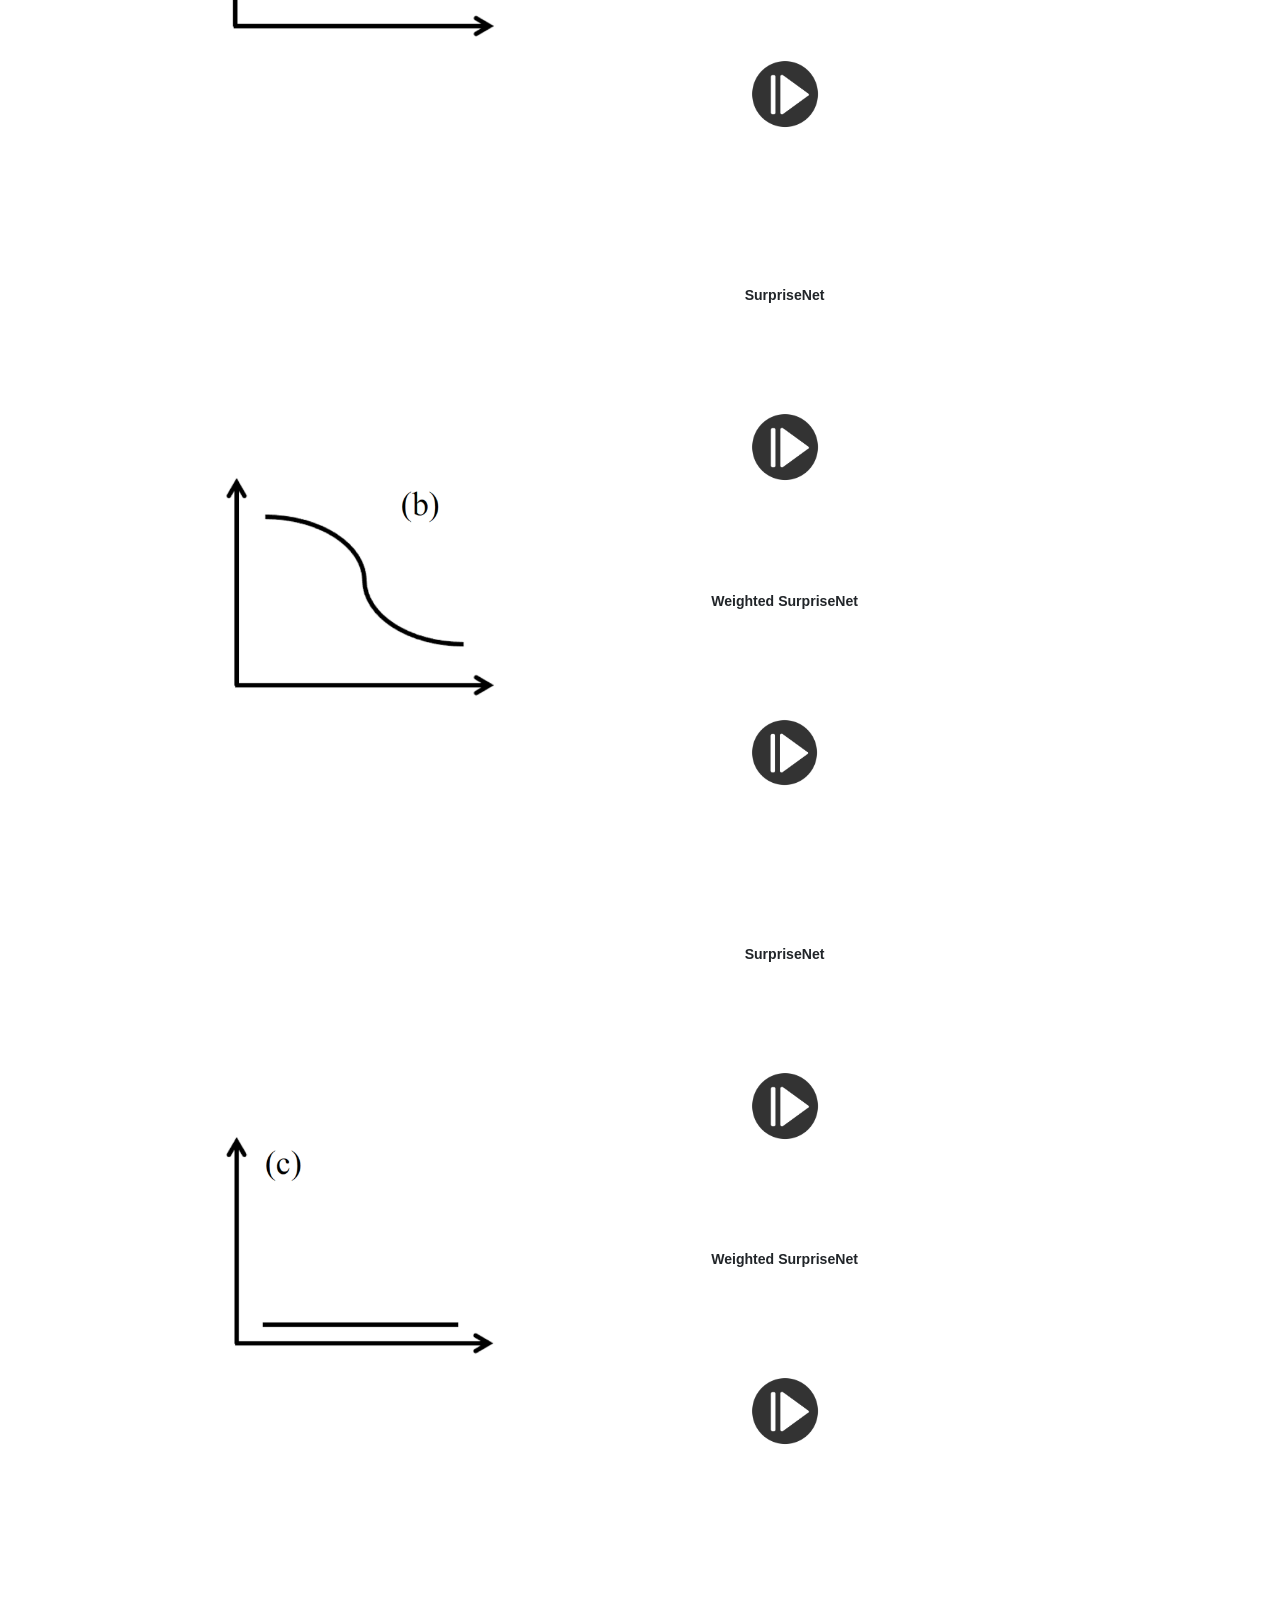
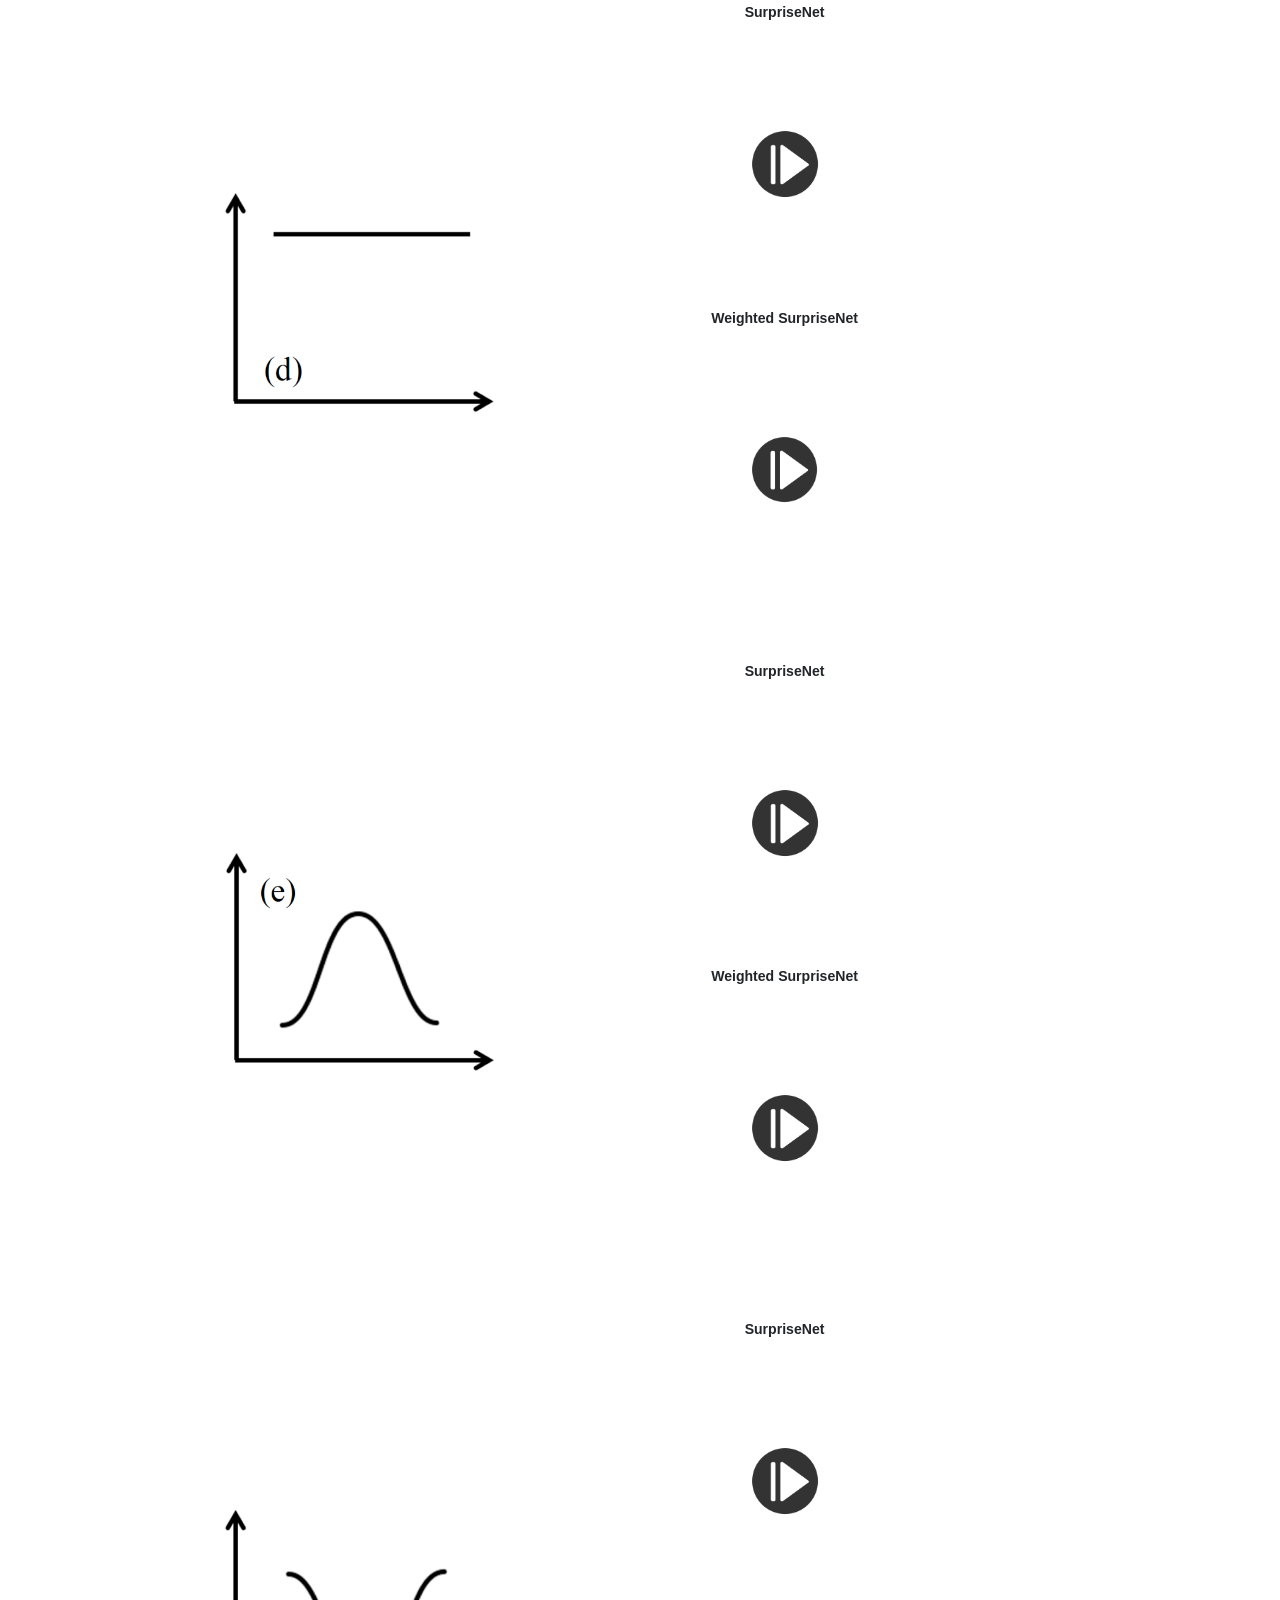
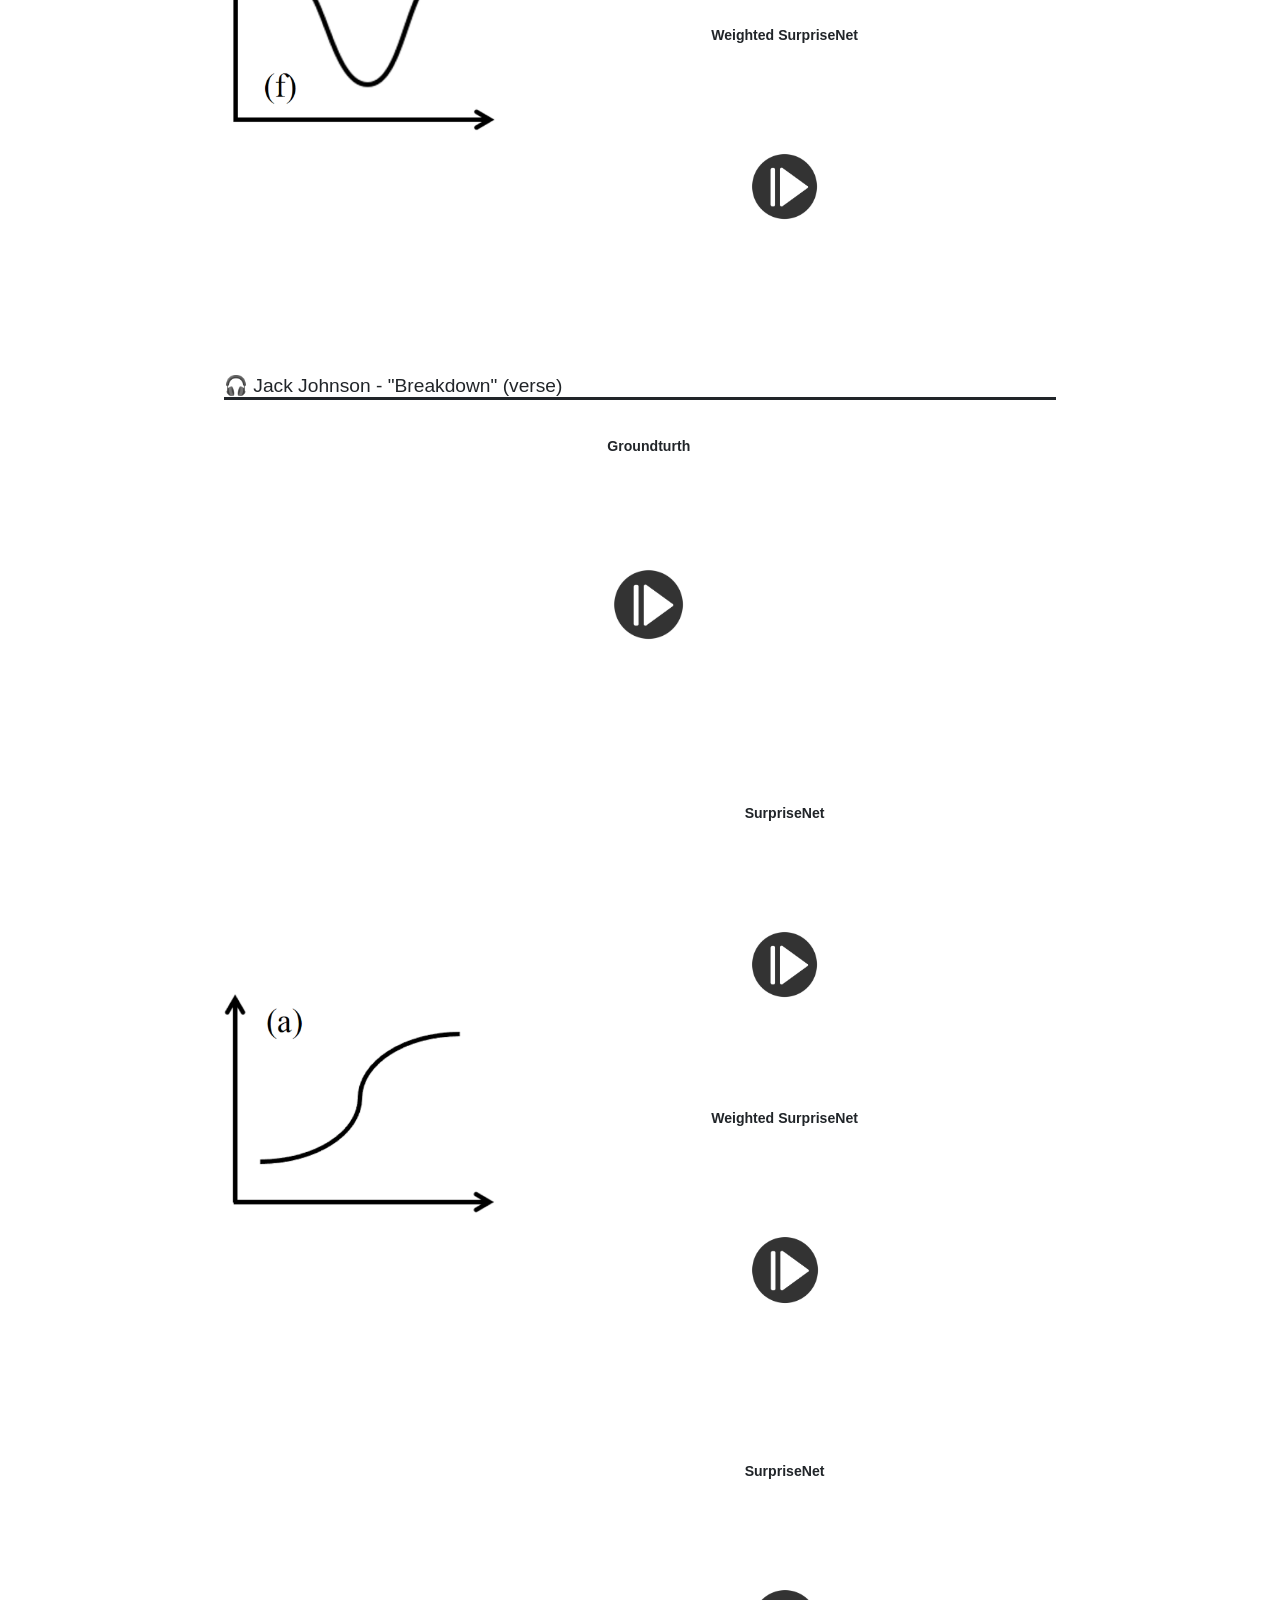
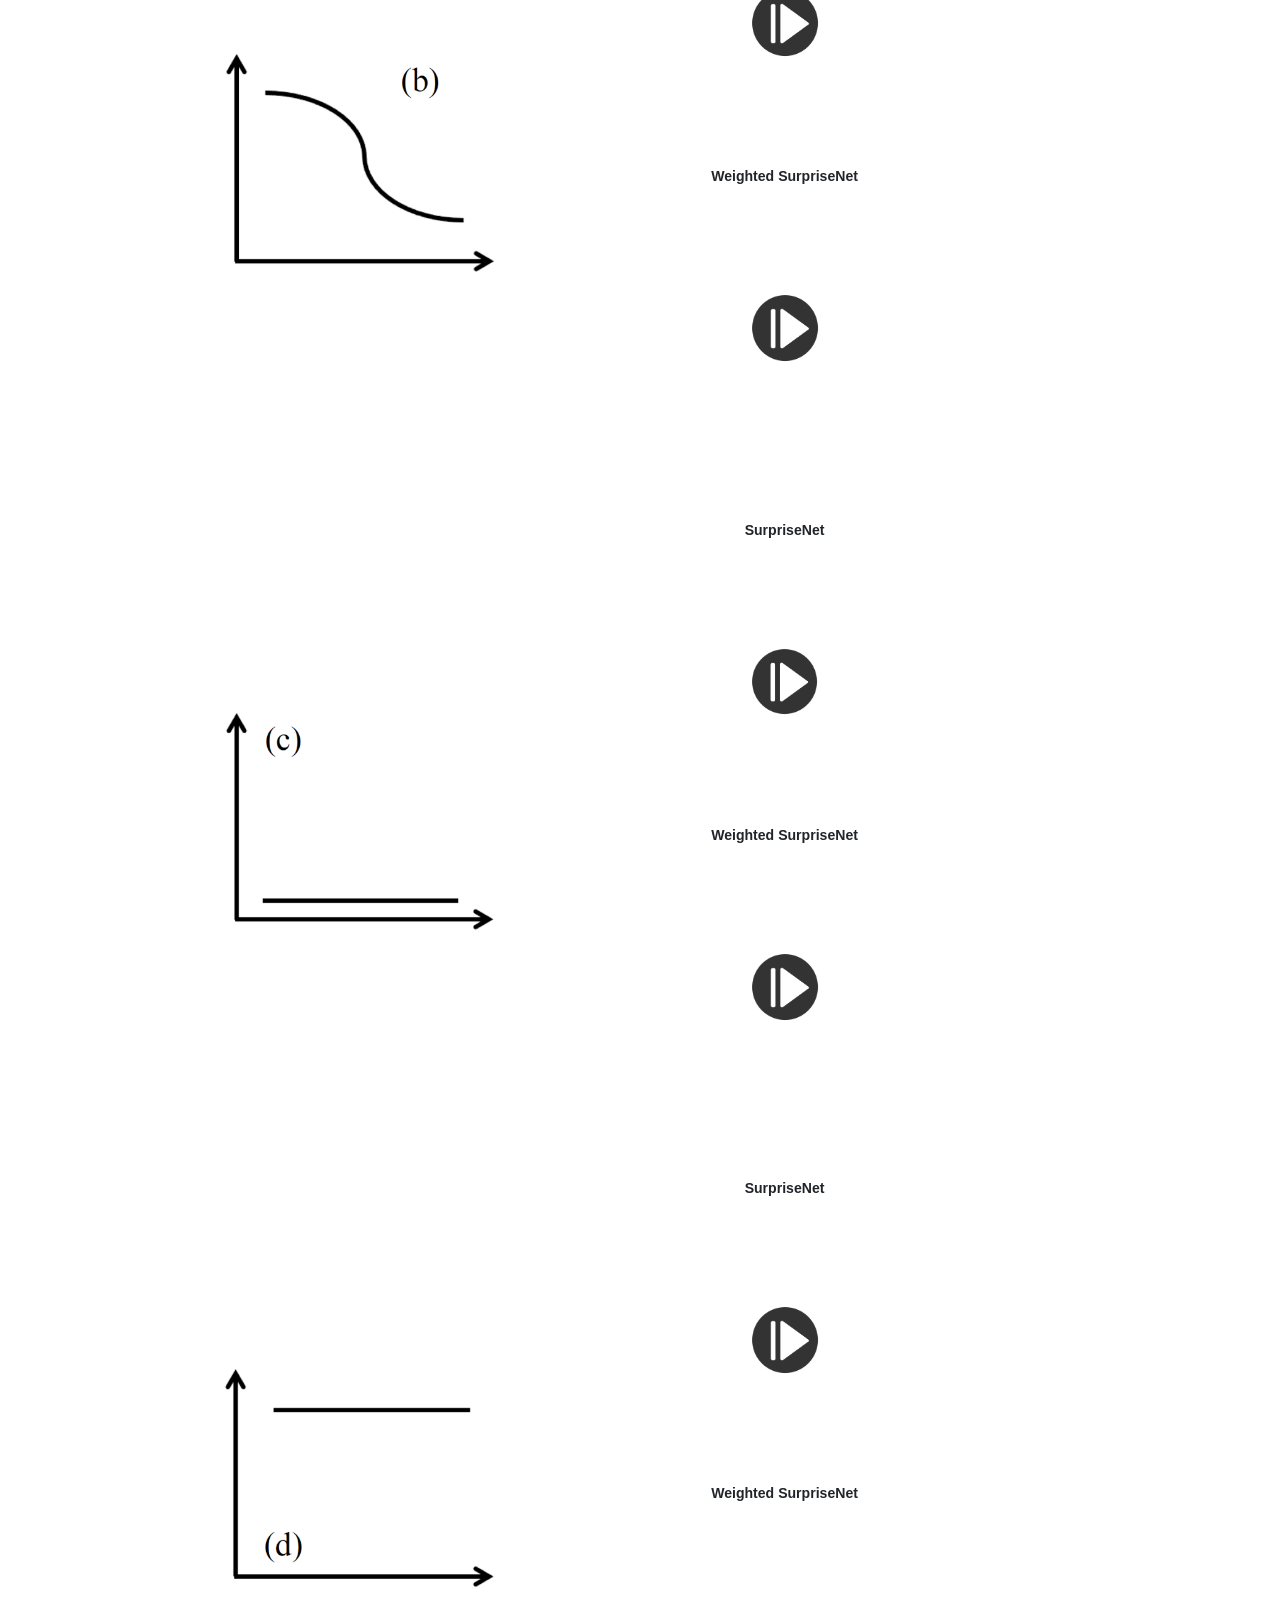
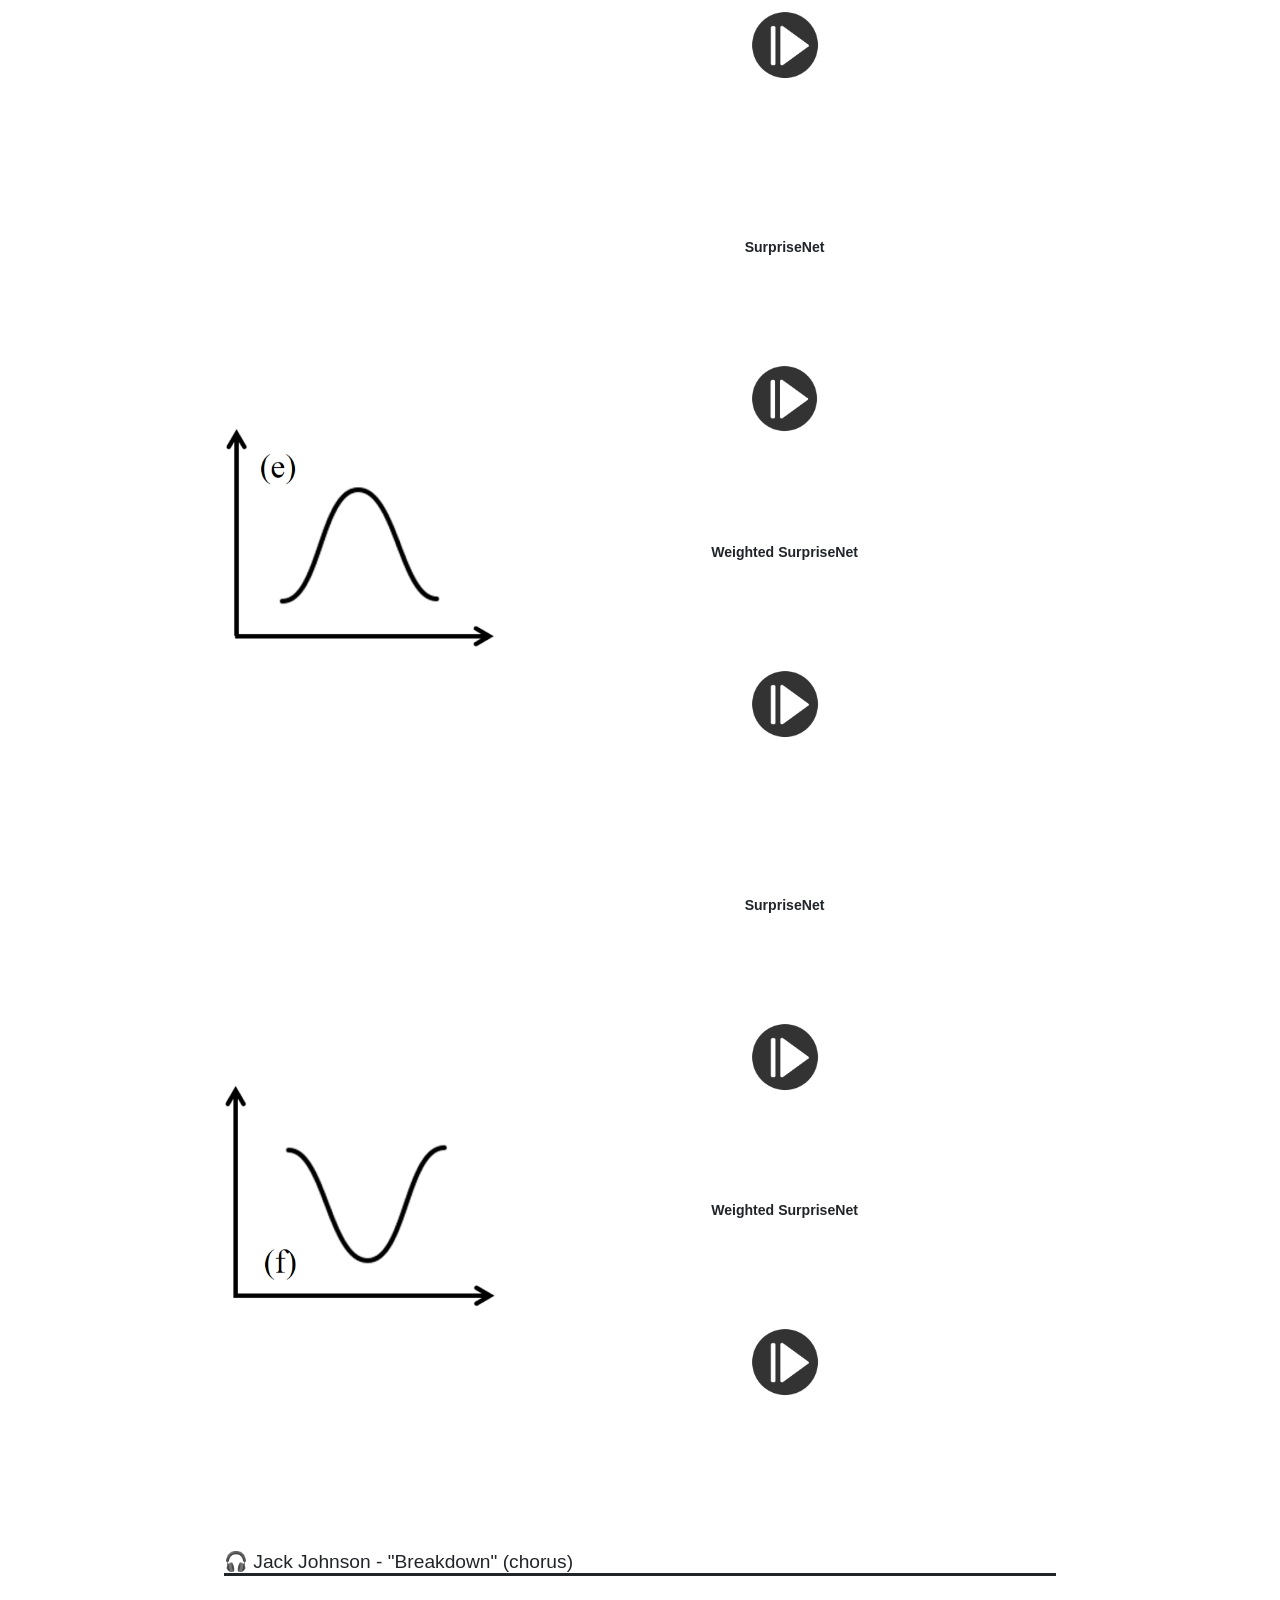
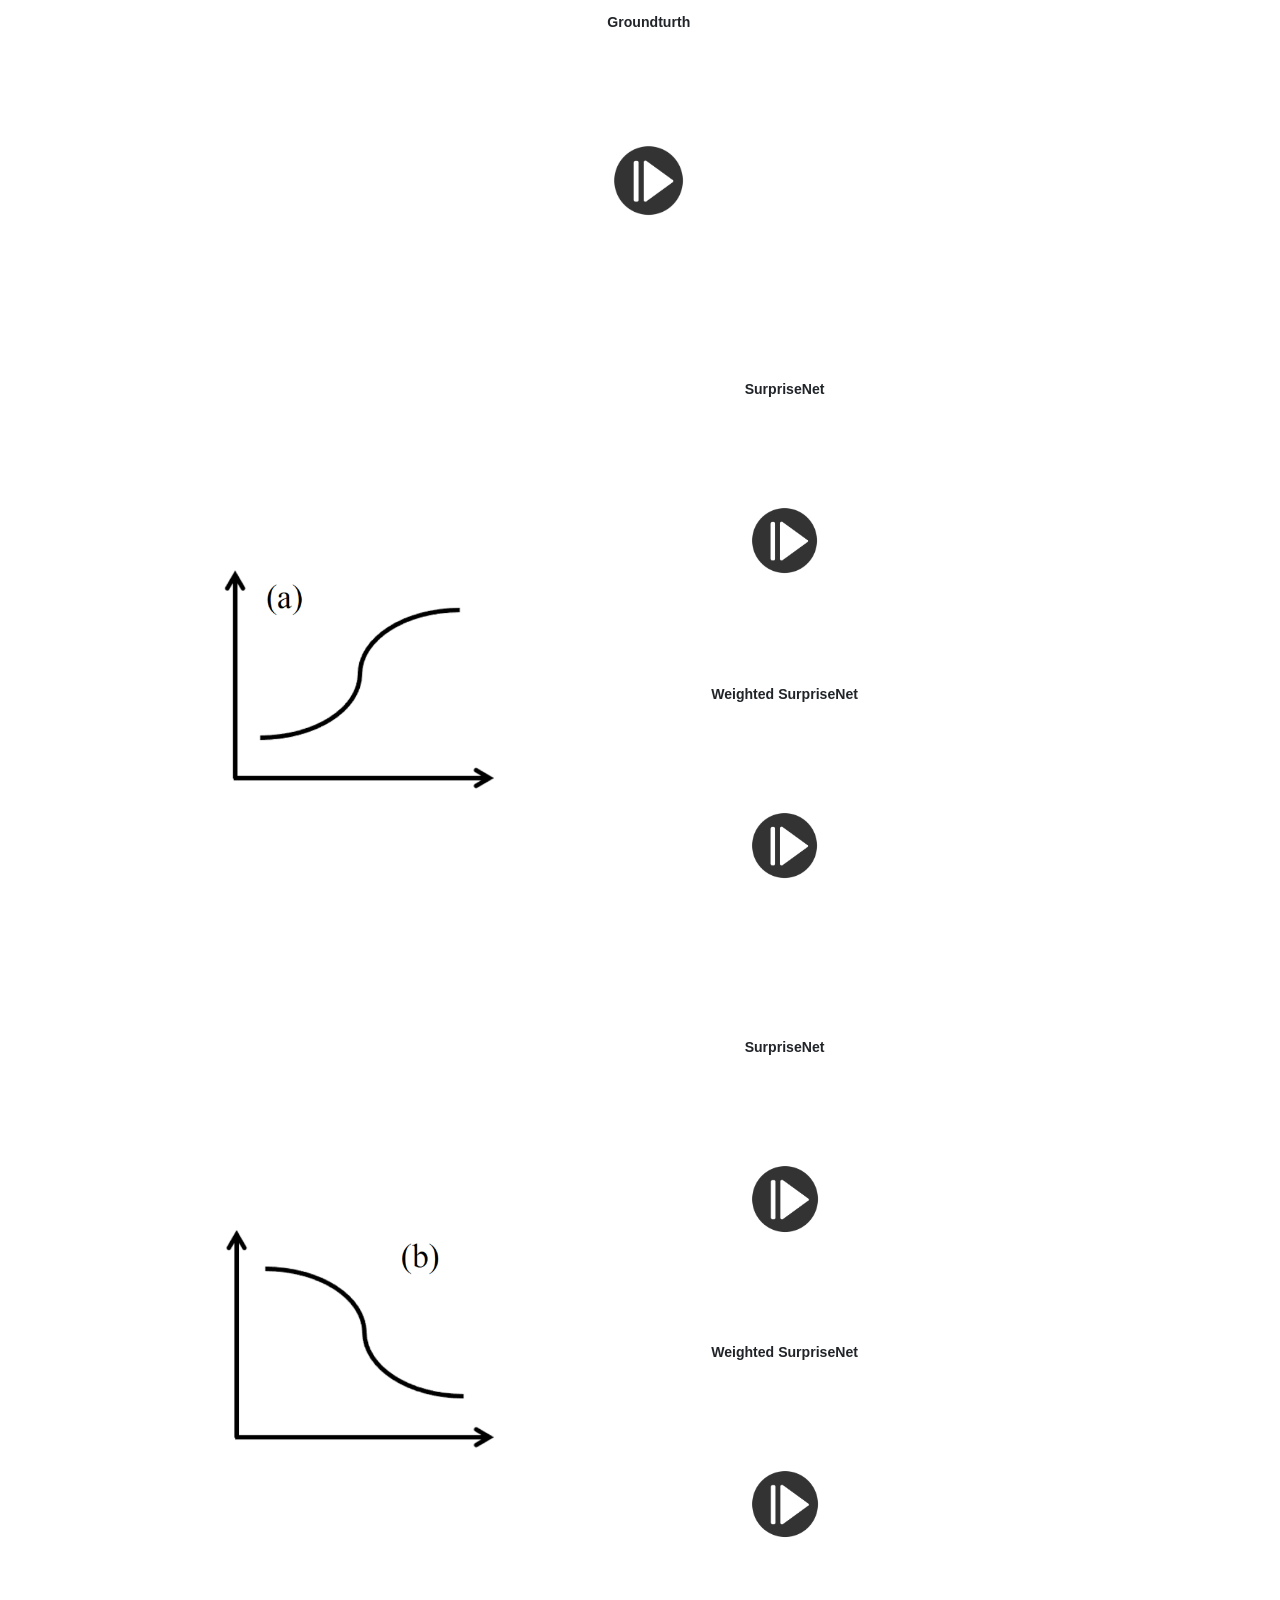
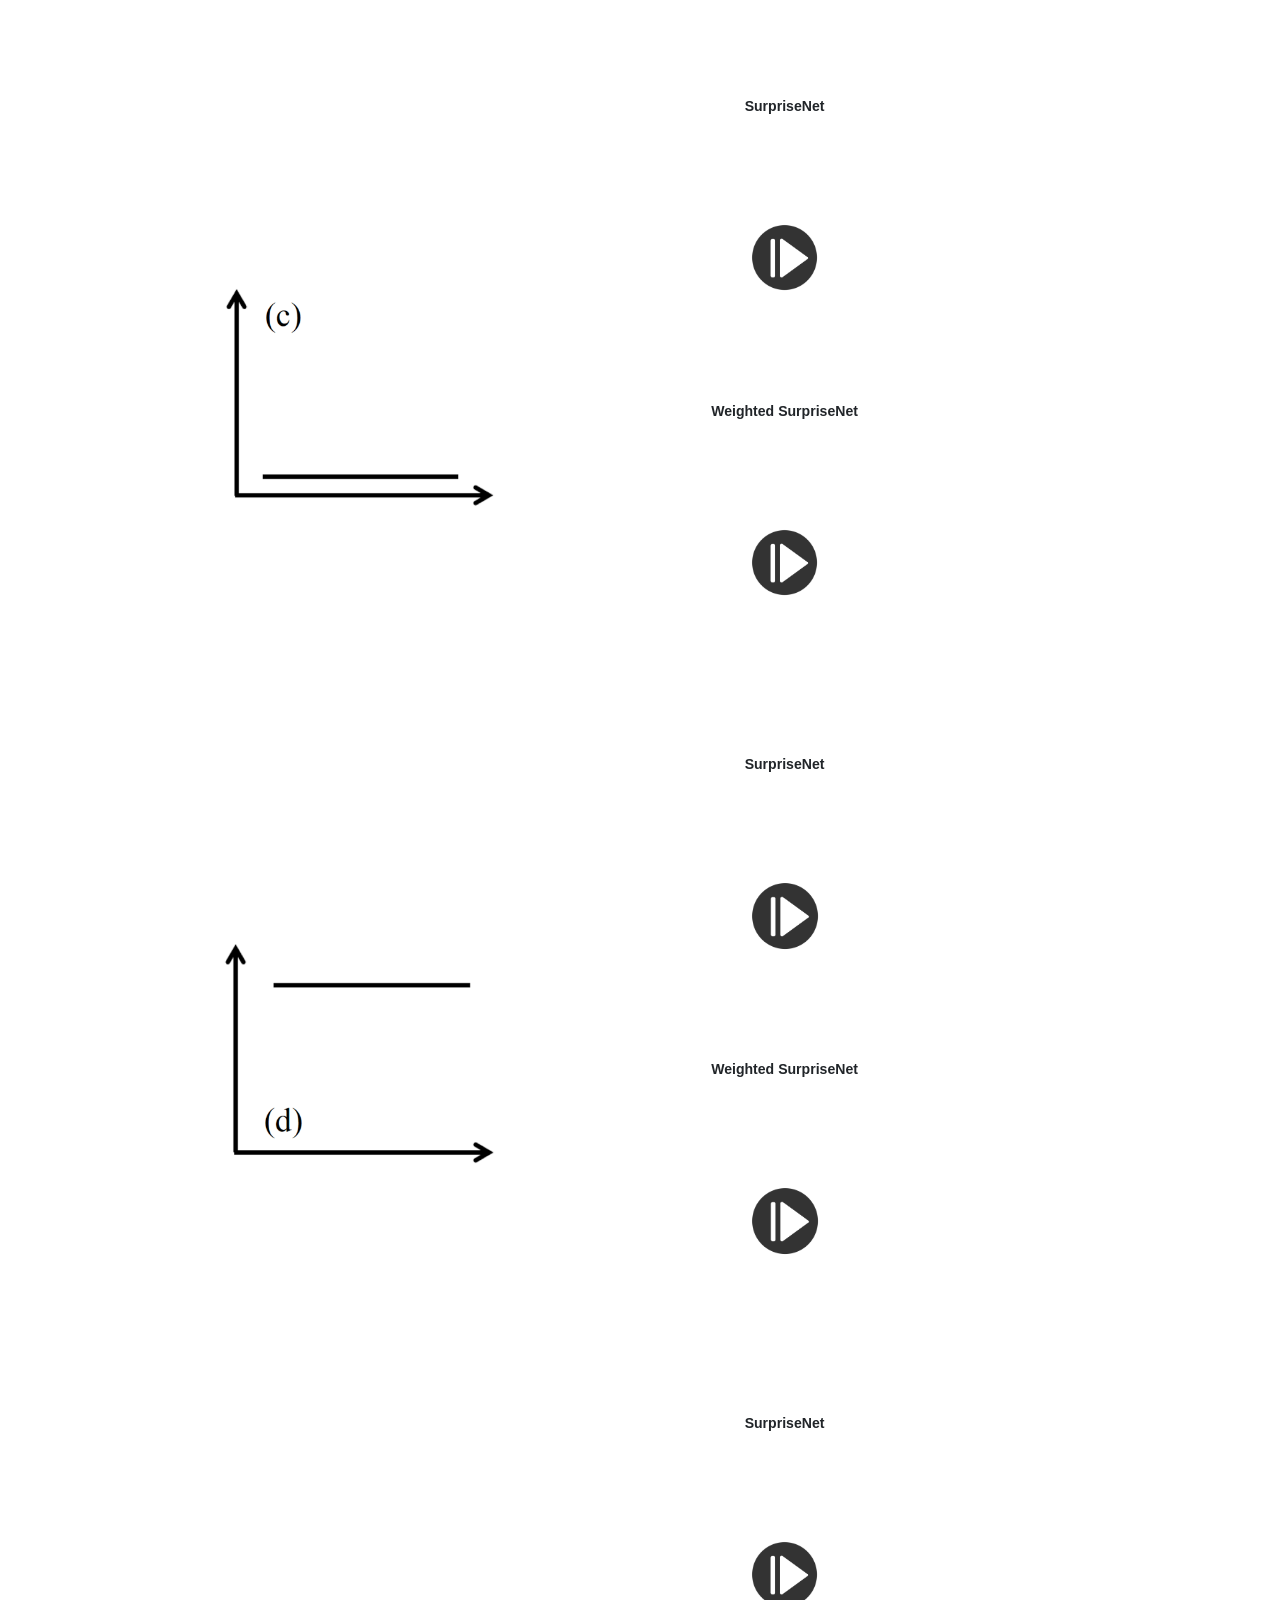
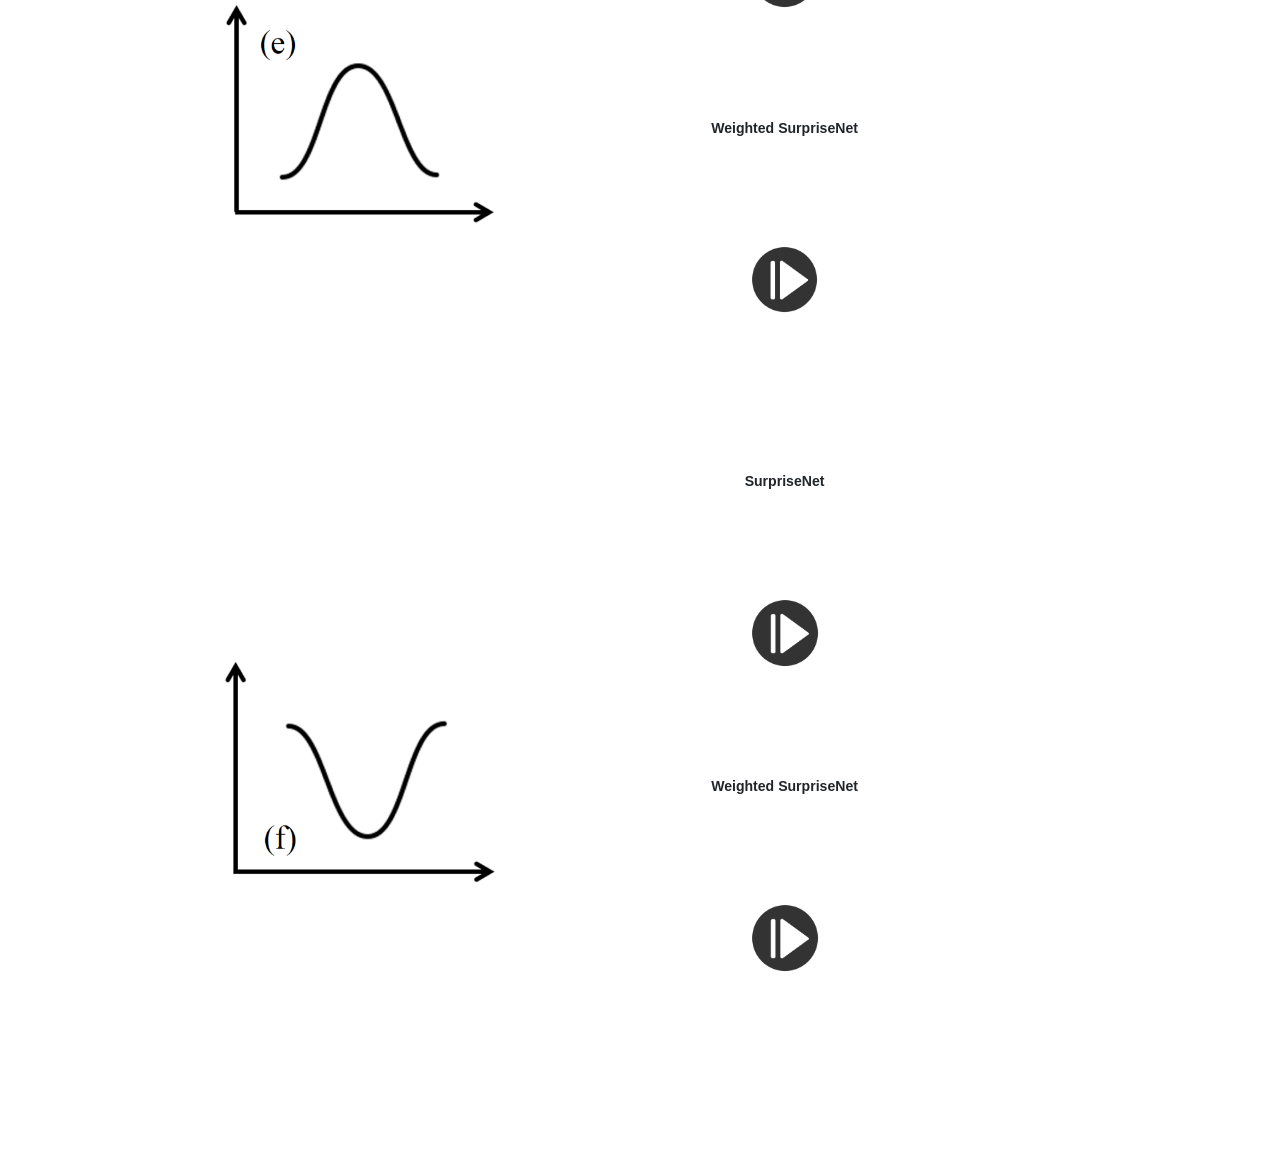
==== commit 7e0acead: "Update mp4 links" ====
--- a/index.html
+++ b/index.html
@@ -51,7 +51,7 @@
                     <small>Groundturth</small>
                     <div class="wrapper">
                         <video class="video truth">
-                            <source src="static/media/81-truth.mp4" type="video/mp4">
+                            <source src="https://drive.google.com/uc?export=download&id=1MSlJhOK4X4OaO6QxeEGCCGD33fICD7Sj" type="video/mp4">
                         </video>
                         <div class="playpause"></div>
                     </div>
@@ -67,14 +67,14 @@
                     <small>SurpriseNet</small>
                     <div class="wrapper">
                         <video class="video">
-                            <source src="static/media/81-type1.mp4" type="video/mp4">
-                        </video>
-                        <div class="playpause"></div>
-                    </div>
-                    <small>Weighted SurpriseNet</small>
-                    <div class="wrapper">
-                        <video class="video">
-                            <source src="static/media/81-weight-type1.mp4" type="video/mp4">
+                            <source src="https://drive.google.com/uc?export=download&id=1rKVUjQ0nvZuIyWSodBFMfyHa-KRlpCsh" type="video/mp4">
+                        </video>
+                        <div class="playpause"></div>
+                    </div>
+                    <small>Weighted SurpriseNet</small>
+                    <div class="wrapper">
+                        <video class="video">
+                            <source src="https://drive.google.com/uc?export=download&id=1CzNFtP9s7ZDRXesPVskF_ZLjRvLLULKa" type="video/mp4">
                         </video>
                         <div class="playpause"></div>
                     </div>
@@ -90,14 +90,14 @@
                     <small>SurpriseNet</small>
                     <div class="wrapper">
                         <video class="video">
-                            <source src="static/media/81-type2.mp4" type="video/mp4">
-                        </video>
-                        <div class="playpause"></div>
-                    </div>
-                    <small>Weighted SurpriseNet</small>
-                    <div class="wrapper">
-                        <video class="video">
-                            <source src="static/media/81-weight-type2.mp4" type="video/mp4">
+                            <source src="https://drive.google.com/uc?export=download&id=1mnHPEpms7Bzr_Z7v4B3P07nPkvwoLA5I" type="video/mp4">
+                        </video>
+                        <div class="playpause"></div>
+                    </div>
+                    <small>Weighted SurpriseNet</small>
+                    <div class="wrapper">
+                        <video class="video">
+                            <source src="https://drive.google.com/uc?export=download&id=1gRWiIJu4sAtODpGTFzgGkzFCTOfbZ2ZS" type="video/mp4">
                         </video>
                         <div class="playpause"></div>
                     </div>
@@ -113,14 +113,14 @@
                     <small>SurpriseNet</small>
                     <div class="wrapper">
                         <video class="video">
-                            <source src="static/media/81-type3.mp4" type="video/mp4">
-                        </video>
-                        <div class="playpause"></div>
-                    </div>
-                    <small>Weighted SurpriseNet</small>
-                    <div class="wrapper">
-                        <video class="video">
-                            <source src="static/media/81-weight-type3.mp4" type="video/mp4">
+                            <source src="https://drive.google.com/uc?export=download&id=1nUAW5I8oC2MEC2cyjWKs1b89pTPj0cMr" type="video/mp4">
+                        </video>
+                        <div class="playpause"></div>
+                    </div>
+                    <small>Weighted SurpriseNet</small>
+                    <div class="wrapper">
+                        <video class="video">
+                            <source src="https://drive.google.com/uc?export=download&id=1R3PPtPLNrYEadh2_DdS4-qj-8Bb44scJ" type="video/mp4">
                         </video>
                         <div class="playpause"></div>
                     </div>
@@ -136,14 +136,14 @@
                     <small>SurpriseNet</small>
                     <div class="wrapper">
                         <video class="video">
-                            <source src="static/media/81-type4.mp4" type="video/mp4">
-                        </video>
-                        <div class="playpause"></div>
-                    </div>
-                    <small>Weighted SurpriseNet</small>
-                    <div class="wrapper">
-                        <video class="video">
-                            <source src="static/media/81-weight-type4.mp4" type="video/mp4">
+                            <source src="https://drive.google.com/uc?export=download&id=1QCjMP-arPmjUIKM8LWrbqv4R2RV1mvOS" type="video/mp4">
+                        </video>
+                        <div class="playpause"></div>
+                    </div>
+                    <small>Weighted SurpriseNet</small>
+                    <div class="wrapper">
+                        <video class="video">
+                            <source src="https://drive.google.com/uc?export=download&id=1qOpbU9XJ7BvXSXL8Ig4FpEF-Bjsg2OOX" type="video/mp4">
                         </video>
                         <div class="playpause"></div>
                     </div>
@@ -159,14 +159,14 @@
                     <small>SurpriseNet</small>
                     <div class="wrapper">
                         <video class="video">
-                            <source src="static/media/81-type5.mp4" type="video/mp4">
-                        </video>
-                        <div class="playpause"></div>
-                    </div>
-                    <small>Weighted SurpriseNet</small>
-                    <div class="wrapper">
-                        <video class="video">
-                            <source src="static/media/81-weight-type5.mp4" type="video/mp4">
+                            <source src="https://drive.google.com/uc?export=download&id=19f3Qaorb_2CEsPrV890jwxrlAHrbHJTD" type="video/mp4">
+                        </video>
+                        <div class="playpause"></div>
+                    </div>
+                    <small>Weighted SurpriseNet</small>
+                    <div class="wrapper">
+                        <video class="video">
+                            <source src="https://drive.google.com/uc?export=download&id=1E2U3Rpaq-DWsZNlqJ_N_LSDBx53ZiazU" type="video/mp4">
                         </video>
                         <div class="playpause"></div>
                     </div>
@@ -182,14 +182,14 @@
                     <small>SurpriseNet</small>
                     <div class="wrapper">
                         <video class="video">
-                            <source src="static/media/81-type6.mp4" type="video/mp4">
-                        </video>
-                        <div class="playpause"></div>
-                    </div>
-                    <small>Weighted SurpriseNet</small>
-                    <div class="wrapper">
-                        <video class="video">
-                            <source src="static/media/81-weight-type6.mp4" type="video/mp4">
+                            <source src="https://drive.google.com/uc?export=download&id=1z2xF30qG8EsI89D9r_VZd9HPnOimKv_x" type="video/mp4">
+                        </video>
+                        <div class="playpause"></div>
+                    </div>
+                    <small>Weighted SurpriseNet</small>
+                    <div class="wrapper">
+                        <video class="video">
+                            <source src="https://drive.google.com/uc?export=download&id=1wLlyalTYFRT5mXj0CrQL7_-rC4X2YYE1" type="video/mp4">
                         </video>
                         <div class="playpause"></div>
                     </div>
@@ -203,7 +203,7 @@
                     <small>Groundturth</small>
                     <div class="wrapper">
                         <video class="video truth">
-                            <source src="static/media/5-truth.mp4" type="video/mp4">
+                            <source src="https://drive.google.com/uc?export=download&id=1QIxidBu9rBxl-j272a6uQqhQ9mOWgc2i" type="video/mp4">
                         </video>
                         <div class="playpause"></div>
                     </div>
@@ -219,14 +219,14 @@
                     <small>SurpriseNet</small>
                     <div class="wrapper">
                         <video class="video">
-                            <source src="static/media/5-type1.mp4" type="video/mp4">
-                        </video>
-                        <div class="playpause"></div>
-                    </div>
-                    <small>Weighted SurpriseNet</small>
-                    <div class="wrapper">
-                        <video class="video">
-                            <source src="static/media/5-weight-type1.mp4" type="video/mp4">
+                            <source src="https://drive.google.com/uc?export=download&id=1i1rSU5_In34XFf0lh68feCh7ogZliNlz" type="video/mp4">
+                        </video>
+                        <div class="playpause"></div>
+                    </div>
+                    <small>Weighted SurpriseNet</small>
+                    <div class="wrapper">
+                        <video class="video">
+                            <source src="https://drive.google.com/uc?export=download&id=11foZLFrepuCIA2di1Eul3nTvS1vbomUM" type="video/mp4">
                         </video>
                         <div class="playpause"></div>
                     </div>
@@ -242,14 +242,14 @@
                     <small>SurpriseNet</small>
                     <div class="wrapper">
                         <video class="video">
-                            <source src="static/media/5-type2.mp4" type="video/mp4">
-                        </video>
-                        <div class="playpause"></div>
-                    </div>
-                    <small>Weighted SurpriseNet</small>
-                    <div class="wrapper">
-                        <video class="video">
-                            <source src="static/media/5-weight-type2.mp4" type="video/mp4">
+                            <source src="https://drive.google.com/uc?export=download&id=1BwnJ04kfRzeW_3Sag_8MI3MDKMvMzIAY" type="video/mp4">
+                        </video>
+                        <div class="playpause"></div>
+                    </div>
+                    <small>Weighted SurpriseNet</small>
+                    <div class="wrapper">
+                        <video class="video">
+                            <source src="https://drive.google.com/uc?export=download&id=1Zsuv0F2UguzCtkpRubzjgUYQPX0GB2zO" type="video/mp4">
                         </video>
                         <div class="playpause"></div>
                     </div>
@@ -265,14 +265,14 @@
                     <small>SurpriseNet</small>
                     <div class="wrapper">
                         <video class="video">
-                            <source src="static/media/5-type3.mp4" type="video/mp4">
-                        </video>
-                        <div class="playpause"></div>
-                    </div>
-                    <small>Weighted SurpriseNet</small>
-                    <div class="wrapper">
-                        <video class="video">
-                            <source src="static/media/5-weight-type3.mp4" type="video/mp4">
+                            <source src="https://drive.google.com/uc?export=download&id=1mlBsFDFUqwMwHbhjpnxbcXmFSc6A0Dgd" type="video/mp4">
+                        </video>
+                        <div class="playpause"></div>
+                    </div>
+                    <small>Weighted SurpriseNet</small>
+                    <div class="wrapper">
+                        <video class="video">
+                            <source src="https://drive.google.com/uc?export=download&id=1-mL6iMzPXWfYJW_OsfuoNfAoWByg3J1f" type="video/mp4">
                         </video>
                         <div class="playpause"></div>
                     </div>
@@ -288,14 +288,14 @@
                     <small>SurpriseNet</small>
                     <div class="wrapper">
                         <video class="video">
-                            <source src="static/media/5-type4.mp4" type="video/mp4">
-                        </video>
-                        <div class="playpause"></div>
-                    </div>
-                    <small>Weighted SurpriseNet</small>
-                    <div class="wrapper">
-                        <video class="video">
-                            <source src="static/media/5-weight-type4.mp4" type="video/mp4">
+                            <source src="https://drive.google.com/uc?export=download&id=1s1XBRm61ex3JgBmJ3Q9zuOucDvDvhsXQ" type="video/mp4">
+                        </video>
+                        <div class="playpause"></div>
+                    </div>
+                    <small>Weighted SurpriseNet</small>
+                    <div class="wrapper">
+                        <video class="video">
+                            <source src="https://drive.google.com/uc?export=download&id=19xu39vGHcUNoax-5sLE32Gi8eOKqTEt3" type="video/mp4">
                         </video>
                         <div class="playpause"></div>
                     </div>
@@ -311,14 +311,14 @@
                     <small>SurpriseNet</small>
                     <div class="wrapper">
                         <video class="video">
-                            <source src="static/media/5-type5.mp4" type="video/mp4">
-                        </video>
-                        <div class="playpause"></div>
-                    </div>
-                    <small>Weighted SurpriseNet</small>
-                    <div class="wrapper">
-                        <video class="video">
-                            <source src="static/media/5-weight-type5.mp4" type="video/mp4">
+                            <source src="https://drive.google.com/uc?export=download&id=1pNC7K9dDhDZkTeA4Ci2A3wGueEN-3QZF" type="video/mp4">
+                        </video>
+                        <div class="playpause"></div>
+                    </div>
+                    <small>Weighted SurpriseNet</small>
+                    <div class="wrapper">
+                        <video class="video">
+                            <source src="https://drive.google.com/uc?export=download&id=1alZtXT9K8jXMYUPiGDuU7YXX4scqOPHo" type="video/mp4">
                         </video>
                         <div class="playpause"></div>
                     </div>
@@ -334,14 +334,14 @@
                     <small>SurpriseNet</small>
                     <div class="wrapper">
                         <video class="video">
-                            <source src="static/media/5-type6.mp4" type="video/mp4">
-                        </video>
-                        <div class="playpause"></div>
-                    </div>
-                    <small>Weighted SurpriseNet</small>
-                    <div class="wrapper">
-                        <video class="video">
-                            <source src="static/media/5-weight-type6.mp4" type="video/mp4">
+                            <source src="https://drive.google.com/uc?export=download&id=1at9xLXuKXkSt-LQOJ0lmxHNnvnmjg3Yu" type="video/mp4">
+                        </video>
+                        <div class="playpause"></div>
+                    </div>
+                    <small>Weighted SurpriseNet</small>
+                    <div class="wrapper">
+                        <video class="video">
+                            <source src="https://drive.google.com/uc?export=download&id=1uTOd-soArqOnAZa9Pn0QOiJRV5jzdo3I" type="video/mp4">
                         </video>
                         <div class="playpause"></div>
                     </div>
@@ -355,7 +355,7 @@
                     <small>Groundturth</small>
                     <div class="wrapper">
                         <video class="video truth">
-                            <source src="static/media/4-truth.mp4" type="video/mp4">
+                            <source src="https://drive.google.com/uc?export=download&id=1za4Dwhr9htY9szvGi6PI3Mk7tVZIL3CE" type="video/mp4">
                         </video>
                         <div class="playpause"></div>
                     </div>
@@ -370,14 +370,14 @@
                     <small>SurpriseNet</small>
                     <div class="wrapper">
                         <video class="video">
-                            <source src="static/media/4-type1.mp4" type="video/mp4">
-                        </video>
-                        <div class="playpause"></div>
-                    </div>
-                    <small>Weighted SurpriseNet</small>
-                    <div class="wrapper">
-                        <video class="video">
-                            <source src="static/media/4-weight-type1.mp4" type="video/mp4">
+                            <source src="https://drive.google.com/uc?export=download&id=1tkLpTYIC0sSfGLisvufEqDQAdHiyUCvM" type="video/mp4">
+                        </video>
+                        <div class="playpause"></div>
+                    </div>
+                    <small>Weighted SurpriseNet</small>
+                    <div class="wrapper">
+                        <video class="video">
+                            <source src="https://drive.google.com/uc?export=download&id=1Lze6j5MC2vvDAxEg0xhTC7WYBPVWolhX" type="video/mp4">
                         </video>
                         <div class="playpause"></div>
                     </div>
@@ -393,14 +393,14 @@
                     <small>SurpriseNet</small>
                     <div class="wrapper">
                         <video class="video">
-                            <source src="static/media/4-type2.mp4" type="video/mp4">
-                        </video>
-                        <div class="playpause"></div>
-                    </div>
-                    <small>Weighted SurpriseNet</small>
-                    <div class="wrapper">
-                        <video class="video">
-                            <source src="static/media/4-weight-type2.mp4" type="video/mp4">
+                            <source src="https://drive.google.com/uc?export=download&id=1JEN84sHBKU8BEMuIA27eR2ySx3LzxHjn" type="video/mp4">
+                        </video>
+                        <div class="playpause"></div>
+                    </div>
+                    <small>Weighted SurpriseNet</small>
+                    <div class="wrapper">
+                        <video class="video">
+                            <source src="https://drive.google.com/uc?export=download&id=1sHyMqWKlPELFK-VSSW4HFDTz8AxZJ6BE" type="video/mp4">
                         </video>
                         <div class="playpause"></div>
                     </div>
@@ -416,14 +416,14 @@
                     <small>SurpriseNet</small>
                     <div class="wrapper">
                         <video class="video">
-                            <source src="static/media/4-type3.mp4" type="video/mp4">
-                        </video>
-                        <div class="playpause"></div>
-                    </div>
-                    <small>Weighted SurpriseNet</small>
-                    <div class="wrapper">
-                        <video class="video">
-                            <source src="static/media/4-weight-type3.mp4" type="video/mp4">
+                            <source src="https://drive.google.com/uc?export=download&id=1wViHSSzAdJK0gjqUPN3betC054RibM0g" type="video/mp4">
+                        </video>
+                        <div class="playpause"></div>
+                    </div>
+                    <small>Weighted SurpriseNet</small>
+                    <div class="wrapper">
+                        <video class="video">
+                            <source src="https://drive.google.com/uc?export=download&id=1y40Z6ADWeFxMA0aOS1B2UOE33bPcLyqe" type="video/mp4">
                         </video>
                         <div class="playpause"></div>
                     </div>
@@ -439,14 +439,14 @@
                     <small>SurpriseNet</small>
                     <div class="wrapper">
                         <video class="video">
-                            <source src="static/media/4-type4.mp4" type="video/mp4">
-                        </video>
-                        <div class="playpause"></div>
-                    </div>
-                    <small>Weighted SurpriseNet</small>
-                    <div class="wrapper">
-                        <video class="video">
-                            <source src="static/media/4-weight-type4.mp4" type="video/mp4">
+                            <source src="https://drive.google.com/uc?export=download&id=1eEmff2Z9hdxwO0WuYTvjF3UCOiuucijE" type="video/mp4">
+                        </video>
+                        <div class="playpause"></div>
+                    </div>
+                    <small>Weighted SurpriseNet</small>
+                    <div class="wrapper">
+                        <video class="video">
+                            <source src="https://drive.google.com/uc?export=download&id=1Uzt8a2u9QTGfPNy7pPwMAvBnDP_nsu4C" type="video/mp4">
                         </video>
                         <div class="playpause"></div>
                     </div>
@@ -462,14 +462,14 @@
                     <small>SurpriseNet</small>
                     <div class="wrapper">
                         <video class="video">
-                            <source src="static/media/4-type5.mp4" type="video/mp4">
-                        </video>
-                        <div class="playpause"></div>
-                    </div>
-                    <small>Weighted SurpriseNet</small>
-                    <div class="wrapper">
-                        <video class="video">
-                            <source src="static/media/4-weight-type5.mp4" type="video/mp4">
+                            <source src="https://drive.google.com/uc?export=download&id=1bRbMpzg_rVHXM_hHTfqTbYkFqHQDVEMo" type="video/mp4">
+                        </video>
+                        <div class="playpause"></div>
+                    </div>
+                    <small>Weighted SurpriseNet</small>
+                    <div class="wrapper">
+                        <video class="video">
+                            <source src="https://drive.google.com/uc?export=download&id=1c50WRo3PJ61WUaIVpPat10Ek4yVXgBhK" type="video/mp4">
                         </video>
                         <div class="playpause"></div>
                     </div>
@@ -485,14 +485,14 @@
                     <small>SurpriseNet</small>
                     <div class="wrapper">
                         <video class="video">
-                            <source src="static/media/4-type6.mp4" type="video/mp4">
-                        </video>
-                        <div class="playpause"></div>
-                    </div>
-                    <small>Weighted SurpriseNet</small>
-                    <div class="wrapper">
-                        <video class="video">
-                            <source src="static/media/4-weight-type6.mp4" type="video/mp4">
+                            <source src="https://drive.google.com/uc?export=download&id=1J0qy0dOPLC390zhBjrTax8yYRW2dPQMa" type="video/mp4">
+                        </video>
+                        <div class="playpause"></div>
+                    </div>
+                    <small>Weighted SurpriseNet</small>
+                    <div class="wrapper">
+                        <video class="video">
+                            <source src="https://drive.google.com/uc?export=download&id=1iafWtCU6bNetLWJTSrHZ1SnVns985VVm" type="video/mp4">
                         </video>
                         <div class="playpause"></div>
                     </div>
--- a/static/css/style.css
+++ b/static/css/style.css
@@ -39,7 +39,7 @@
 
 .content h3{
     margin-bottom: 2rem;
-    font-size: 1.2em;
+    font-size: 1rem;
     border-bottom: solid;
 }
 
@@ -123,6 +123,7 @@
         padding: 2rem 1rem;
         font-size: 1rem;
     }
+
 }
 
 @media screen and (min-width: 42em) and (max-width: 64em) {
@@ -154,6 +155,9 @@
         margin: 0 auto;
         font-size: 1.1rem;
     }
+    .content h3{
+        font-size: 1.2rem;
+    }
     .media-blk h5{
         font-size: 1em;
     }
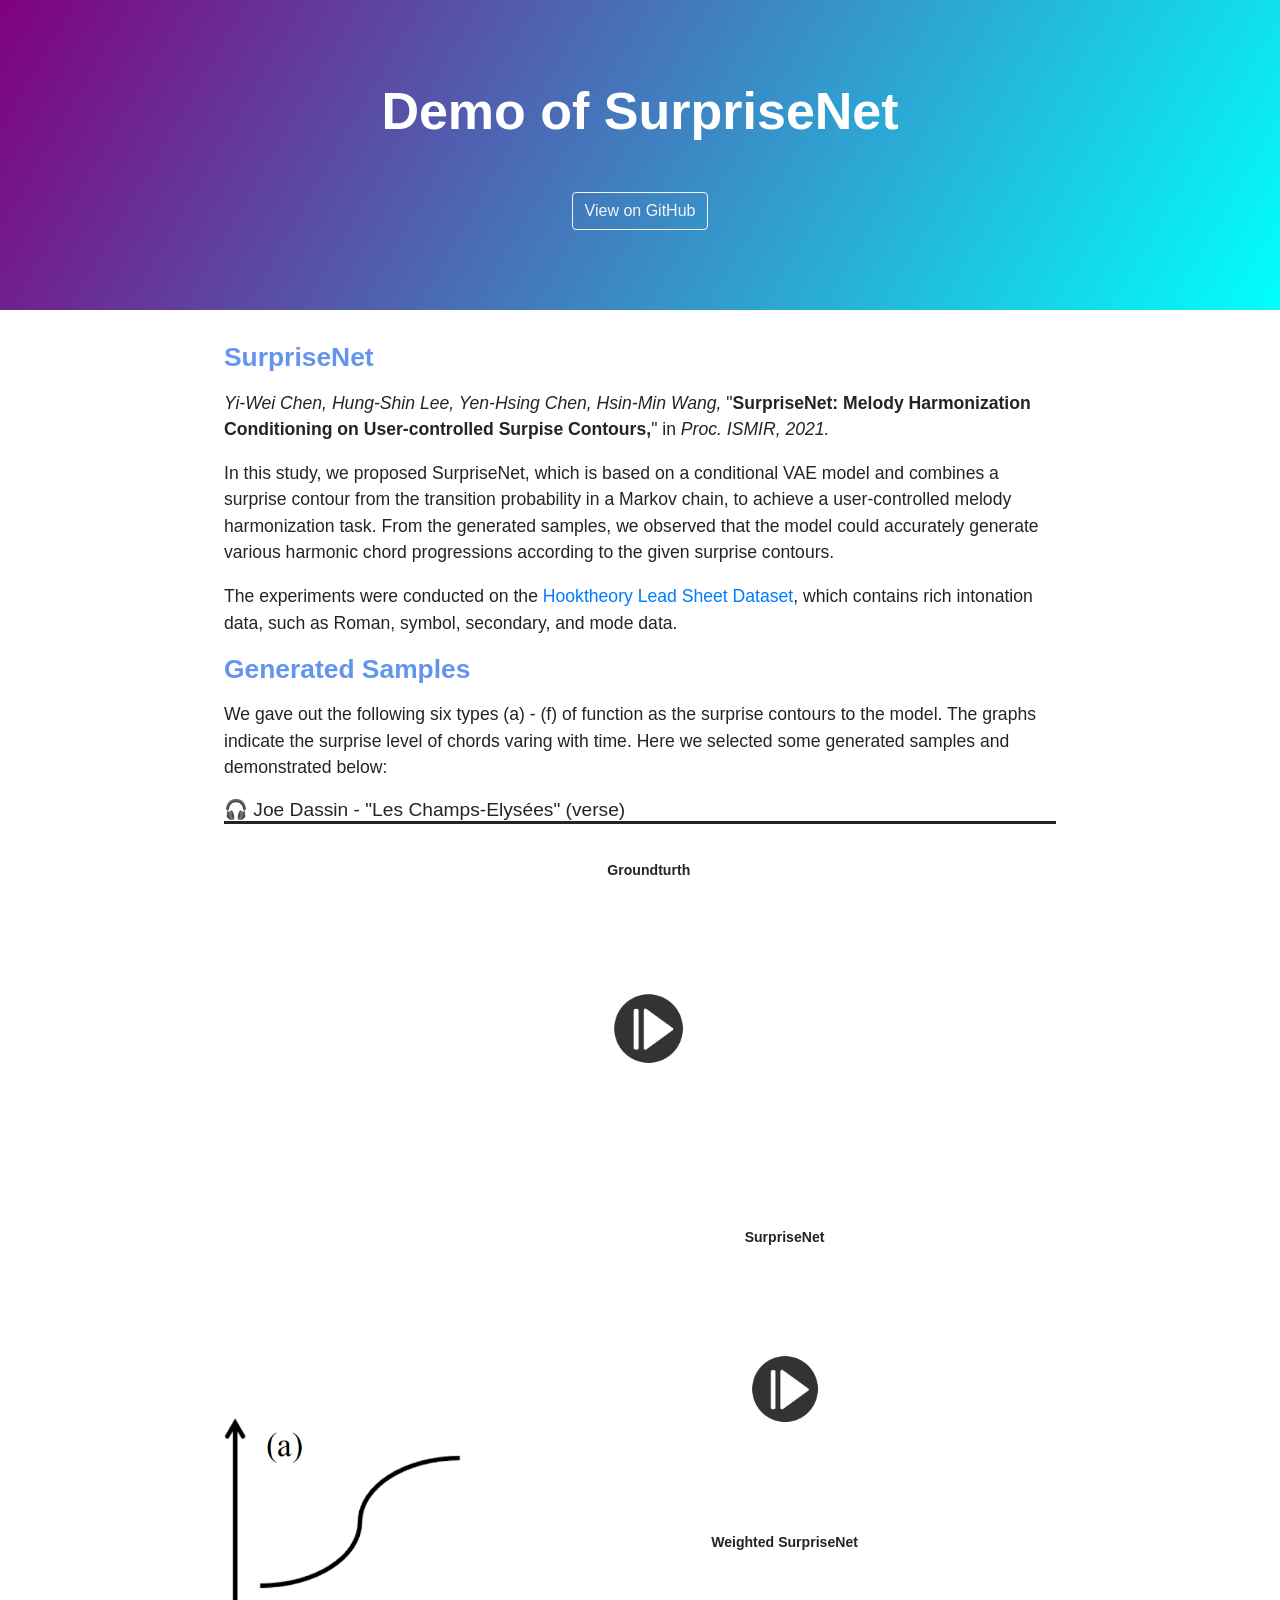
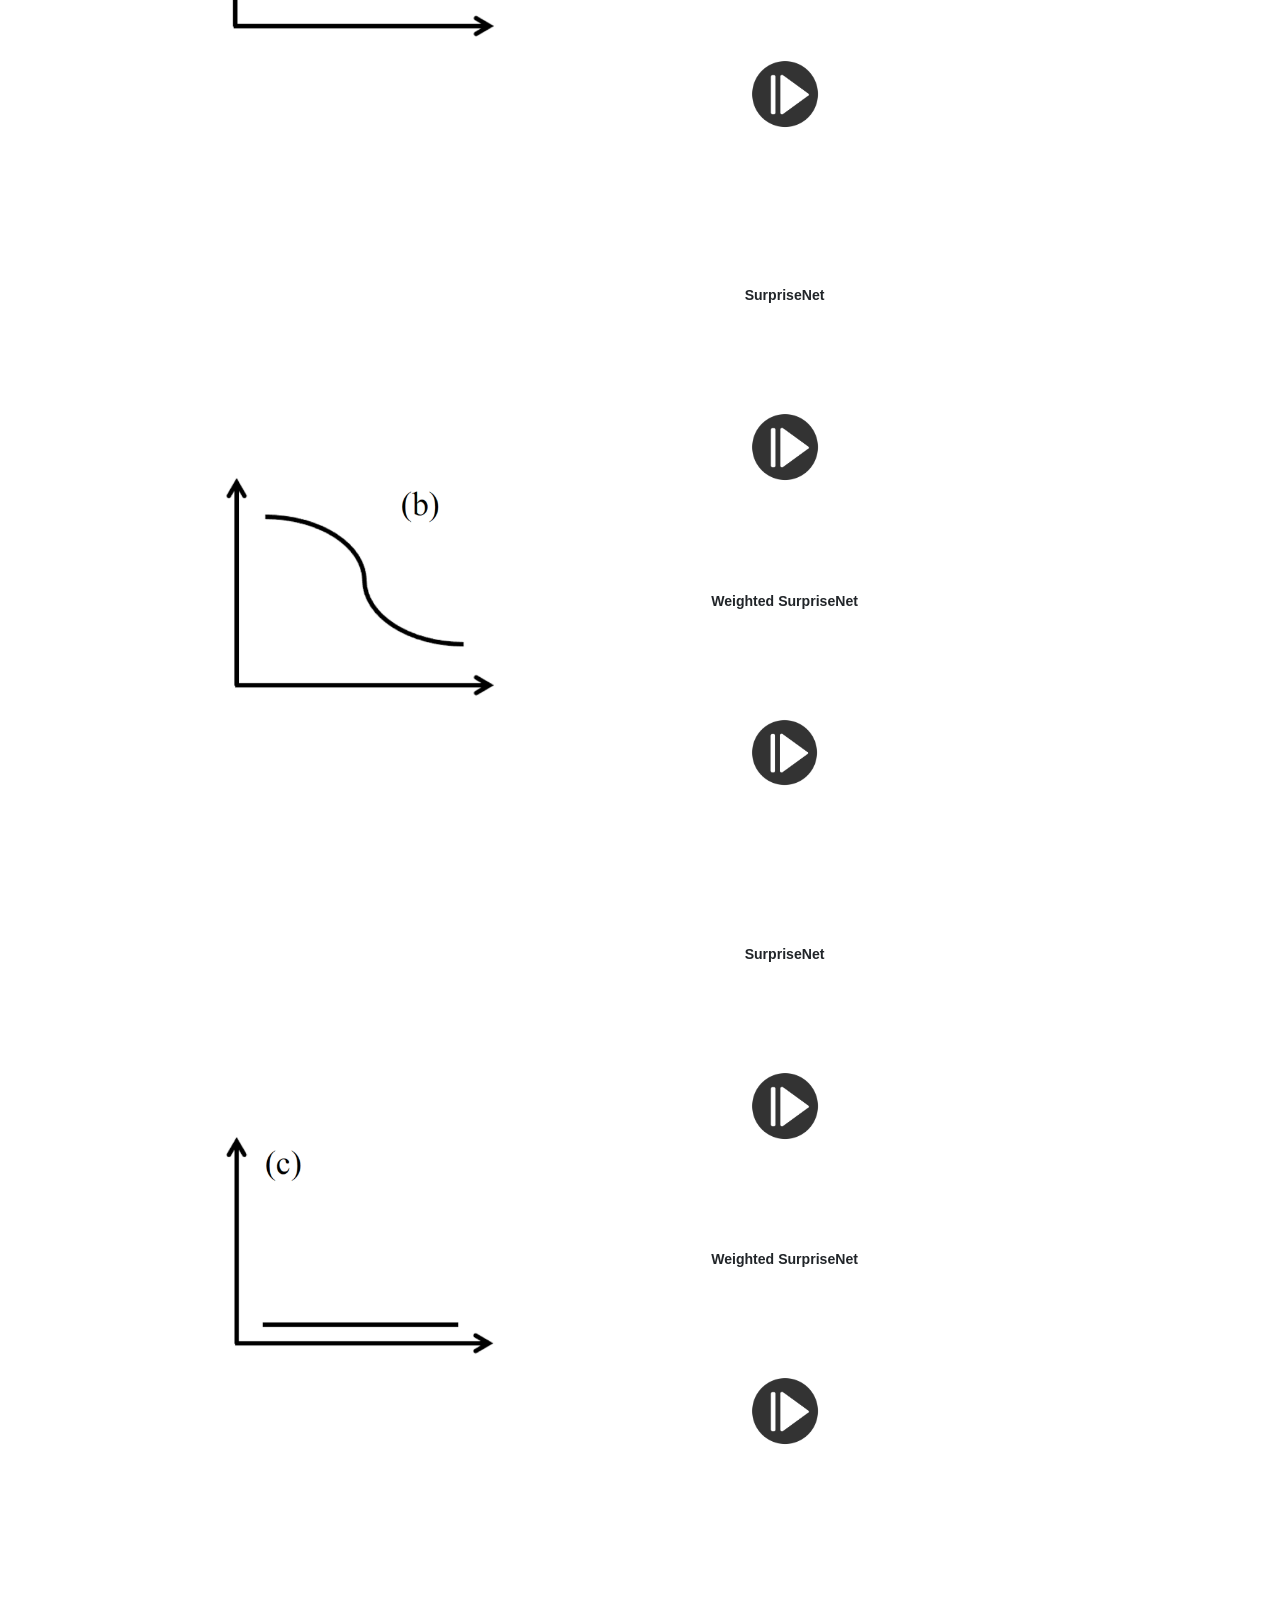
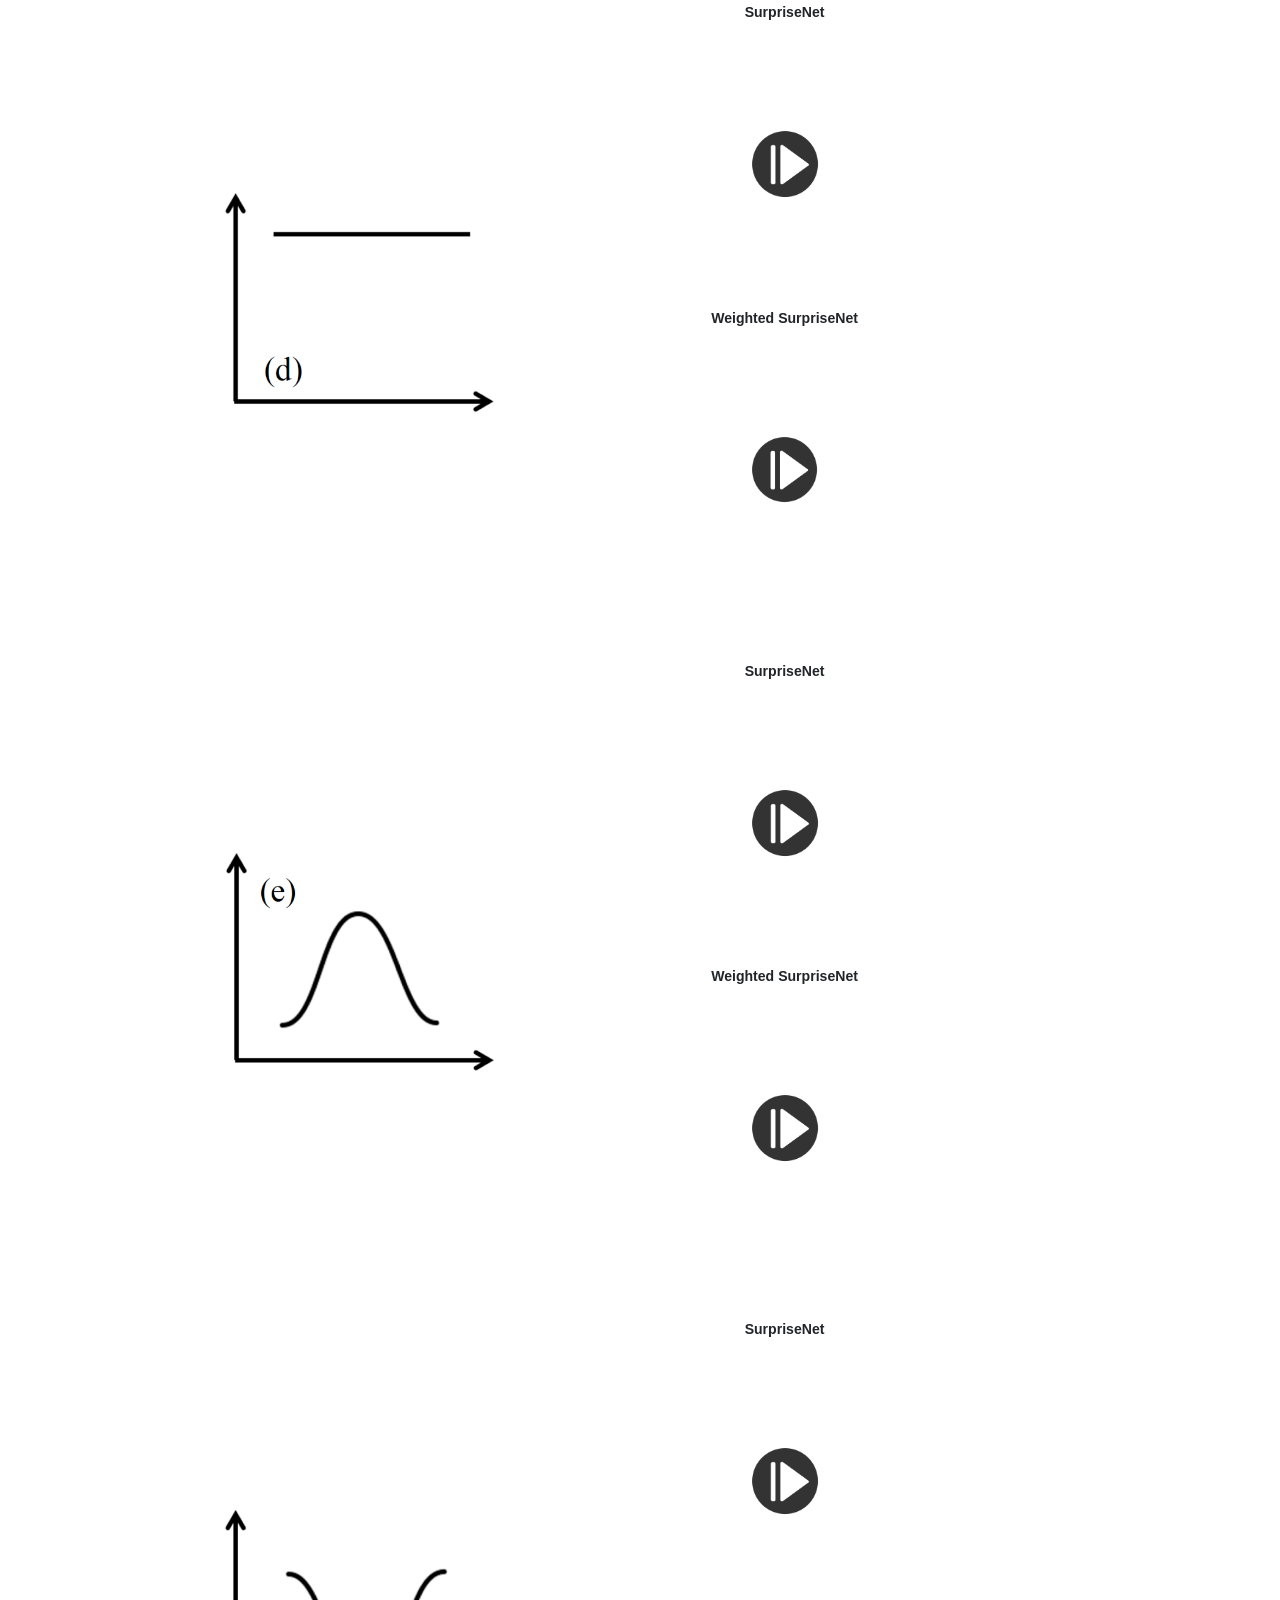
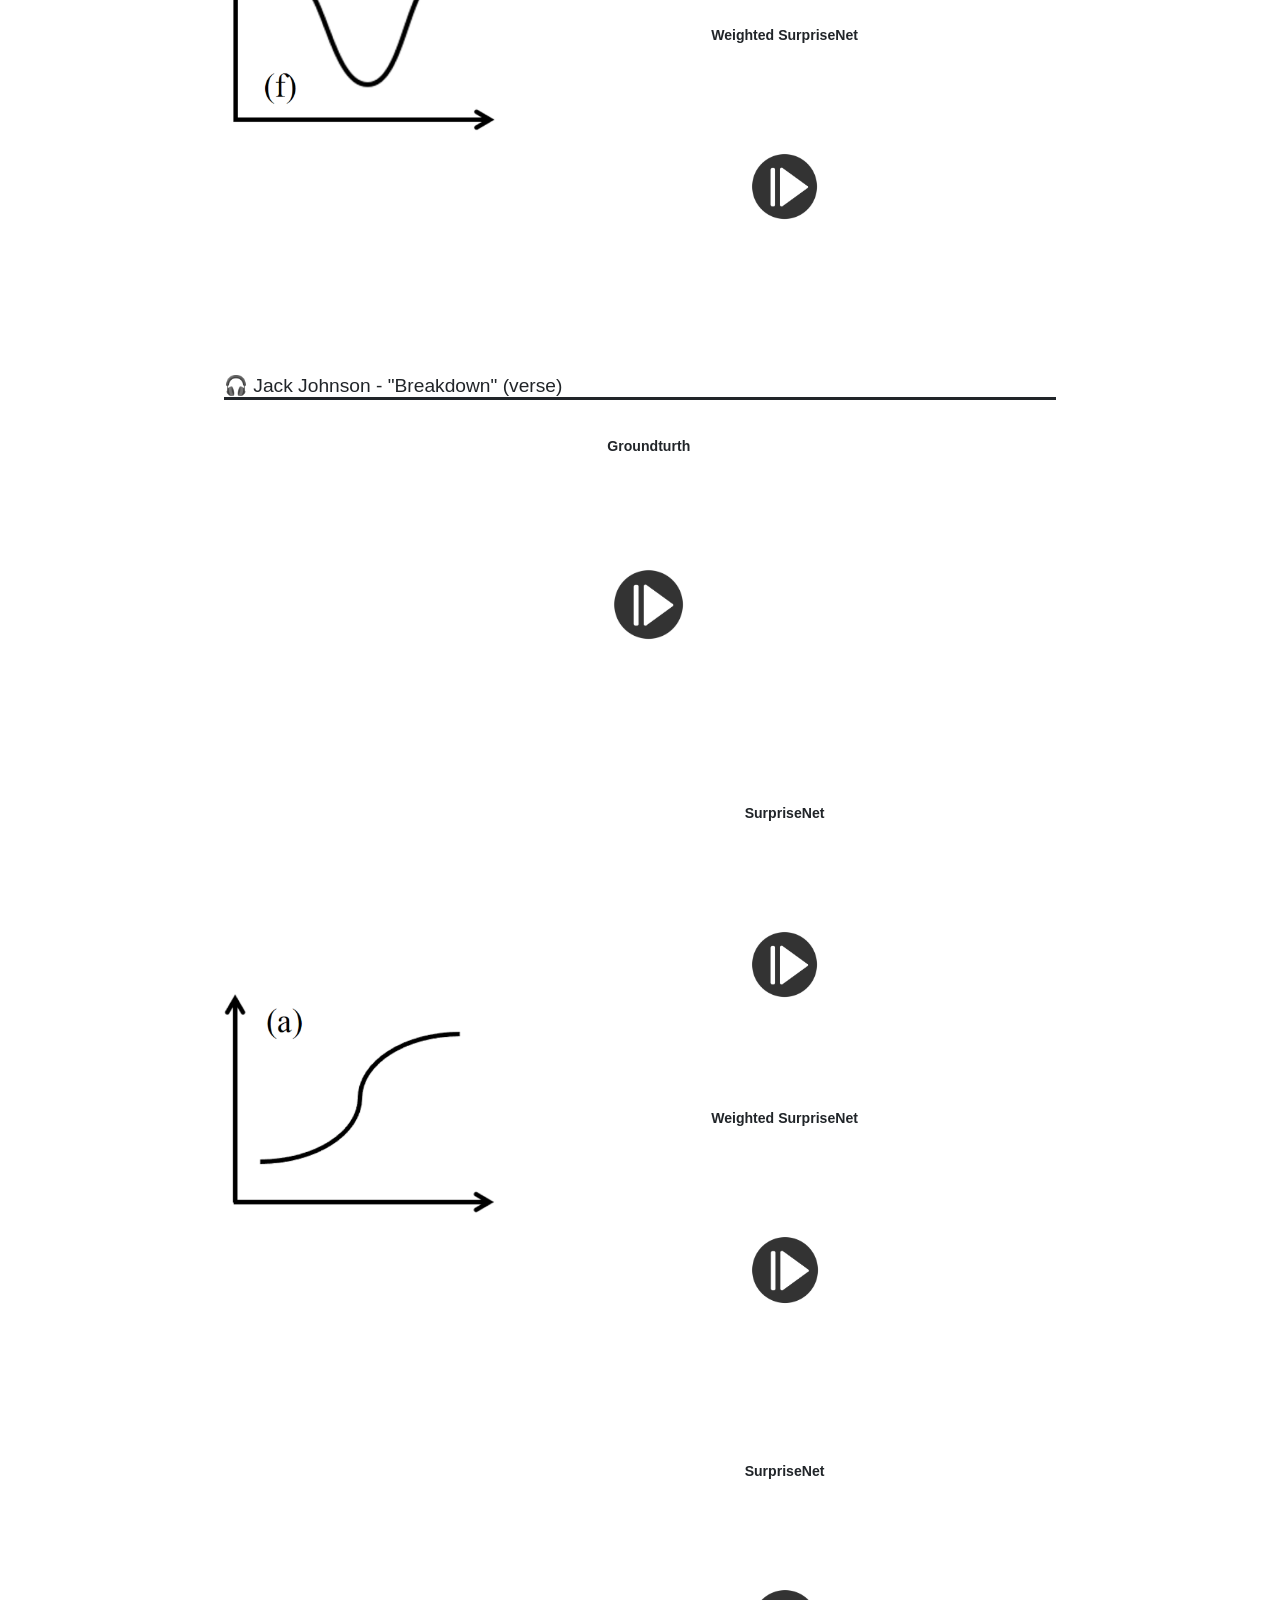
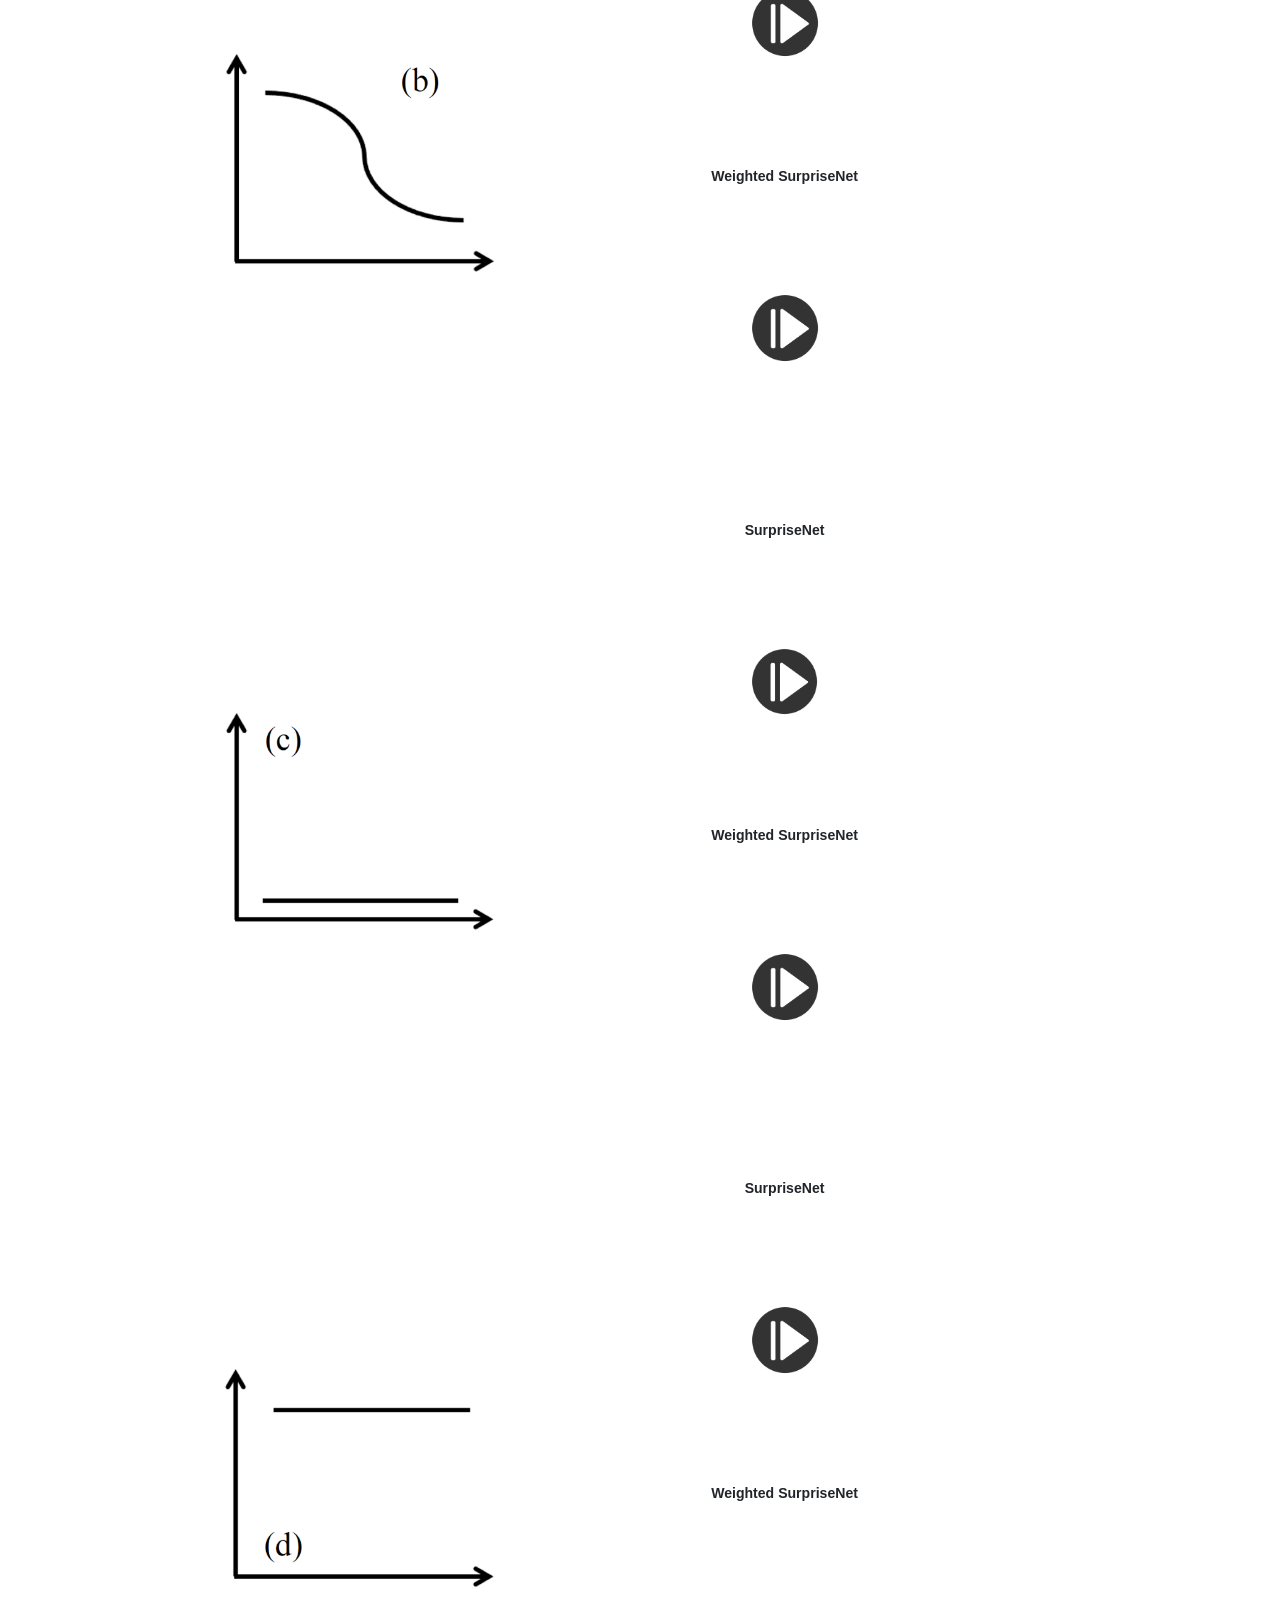
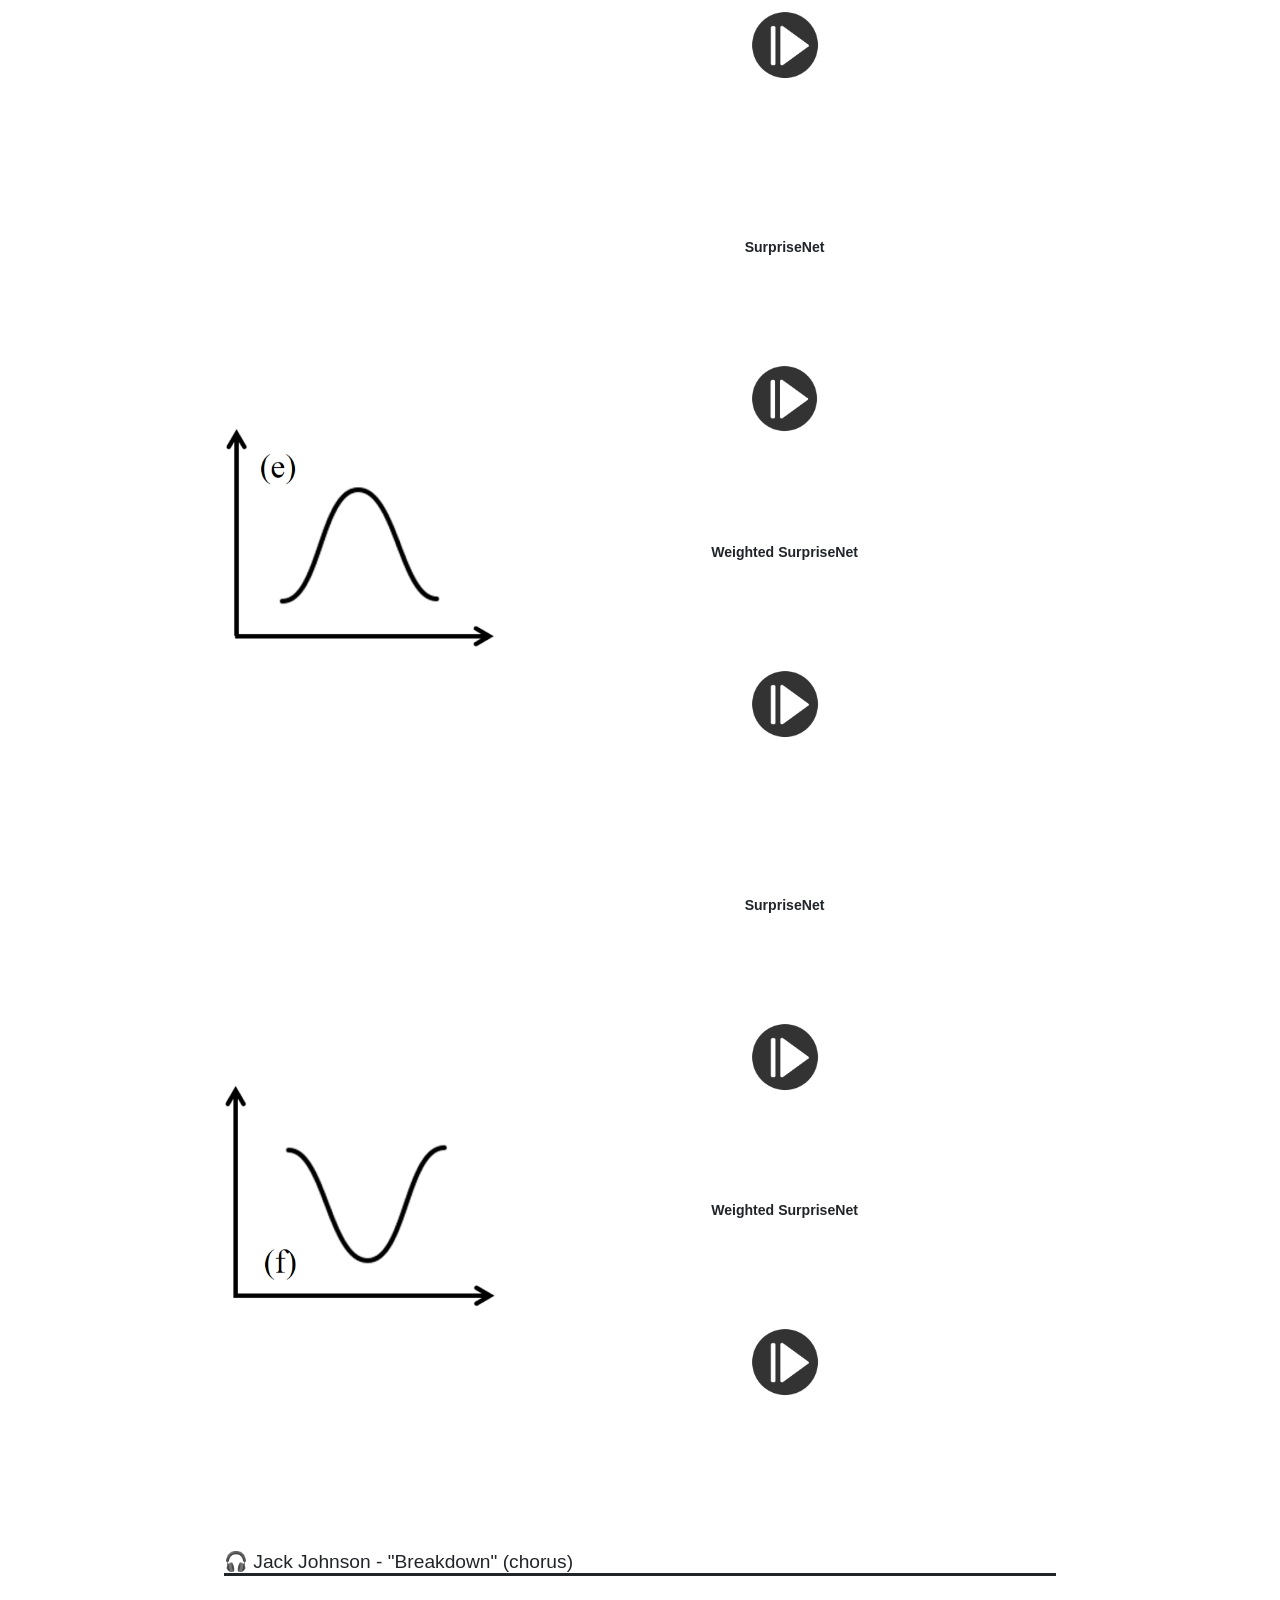
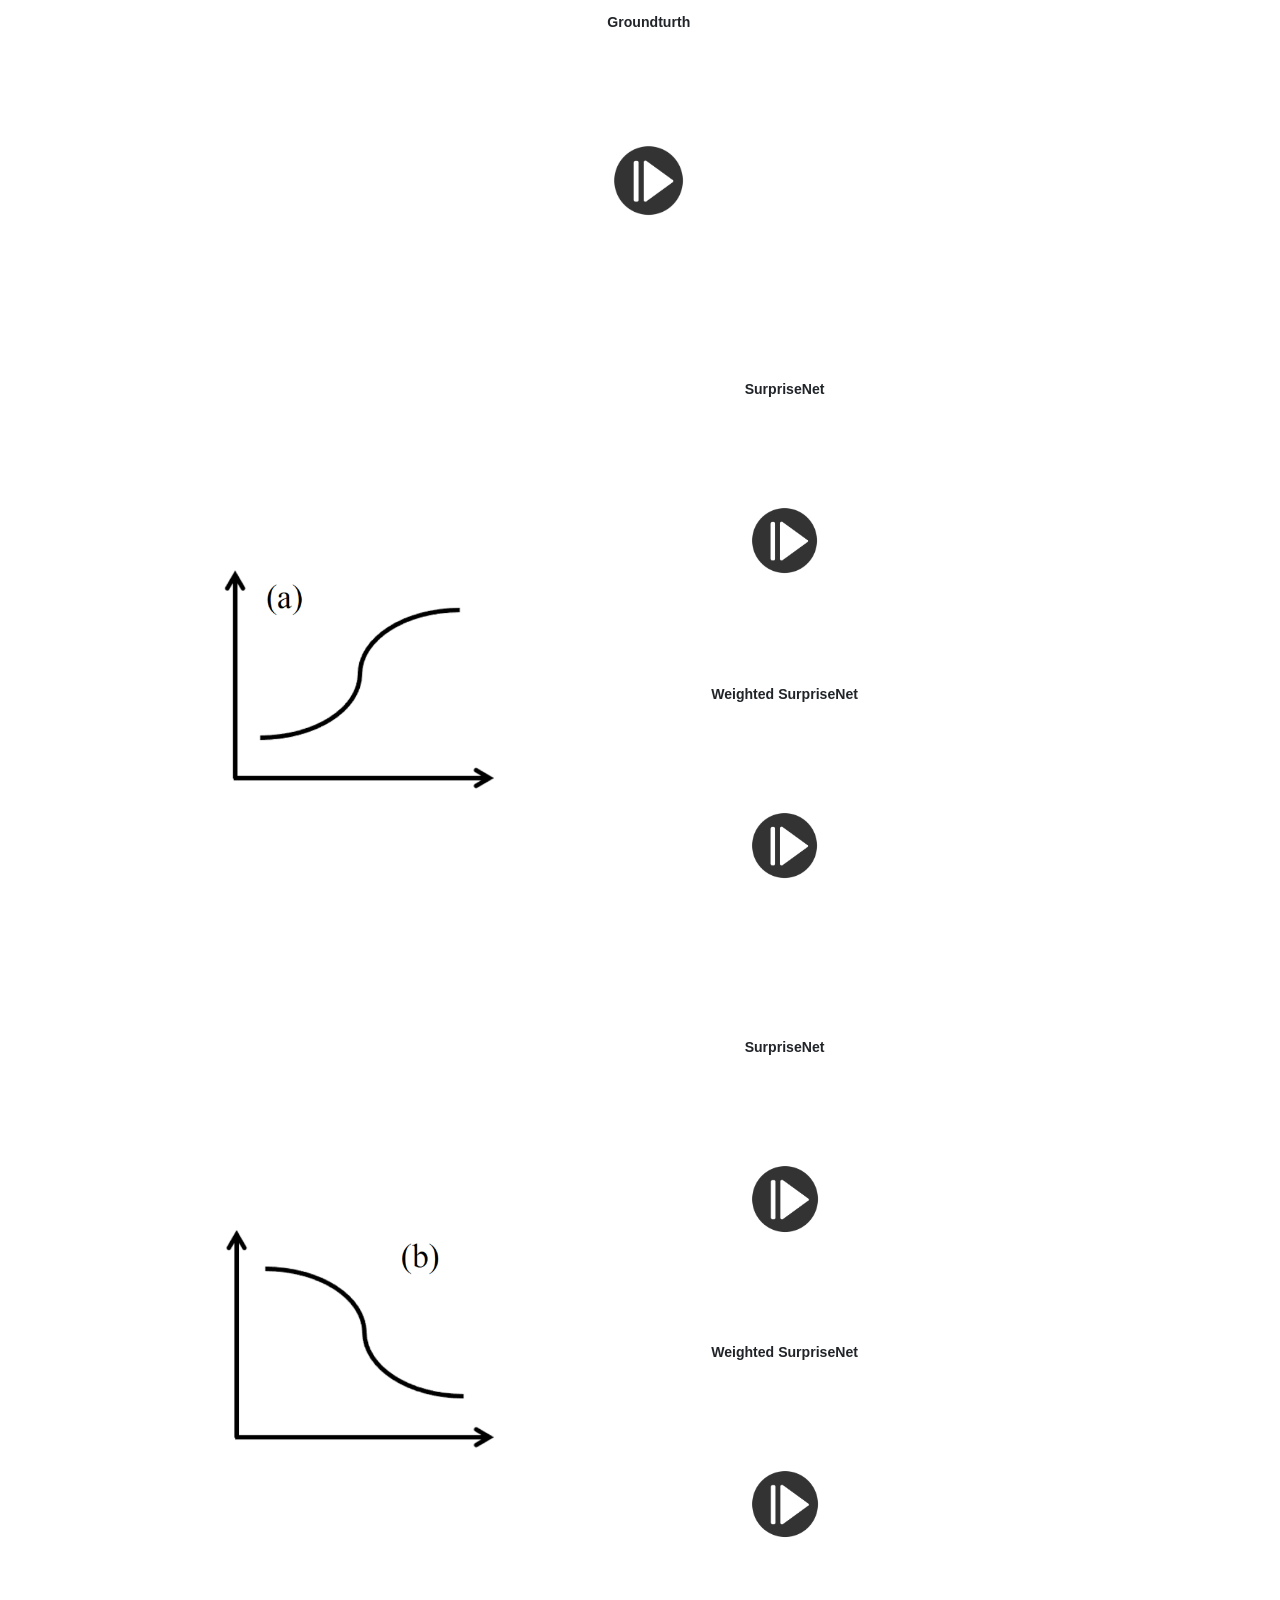
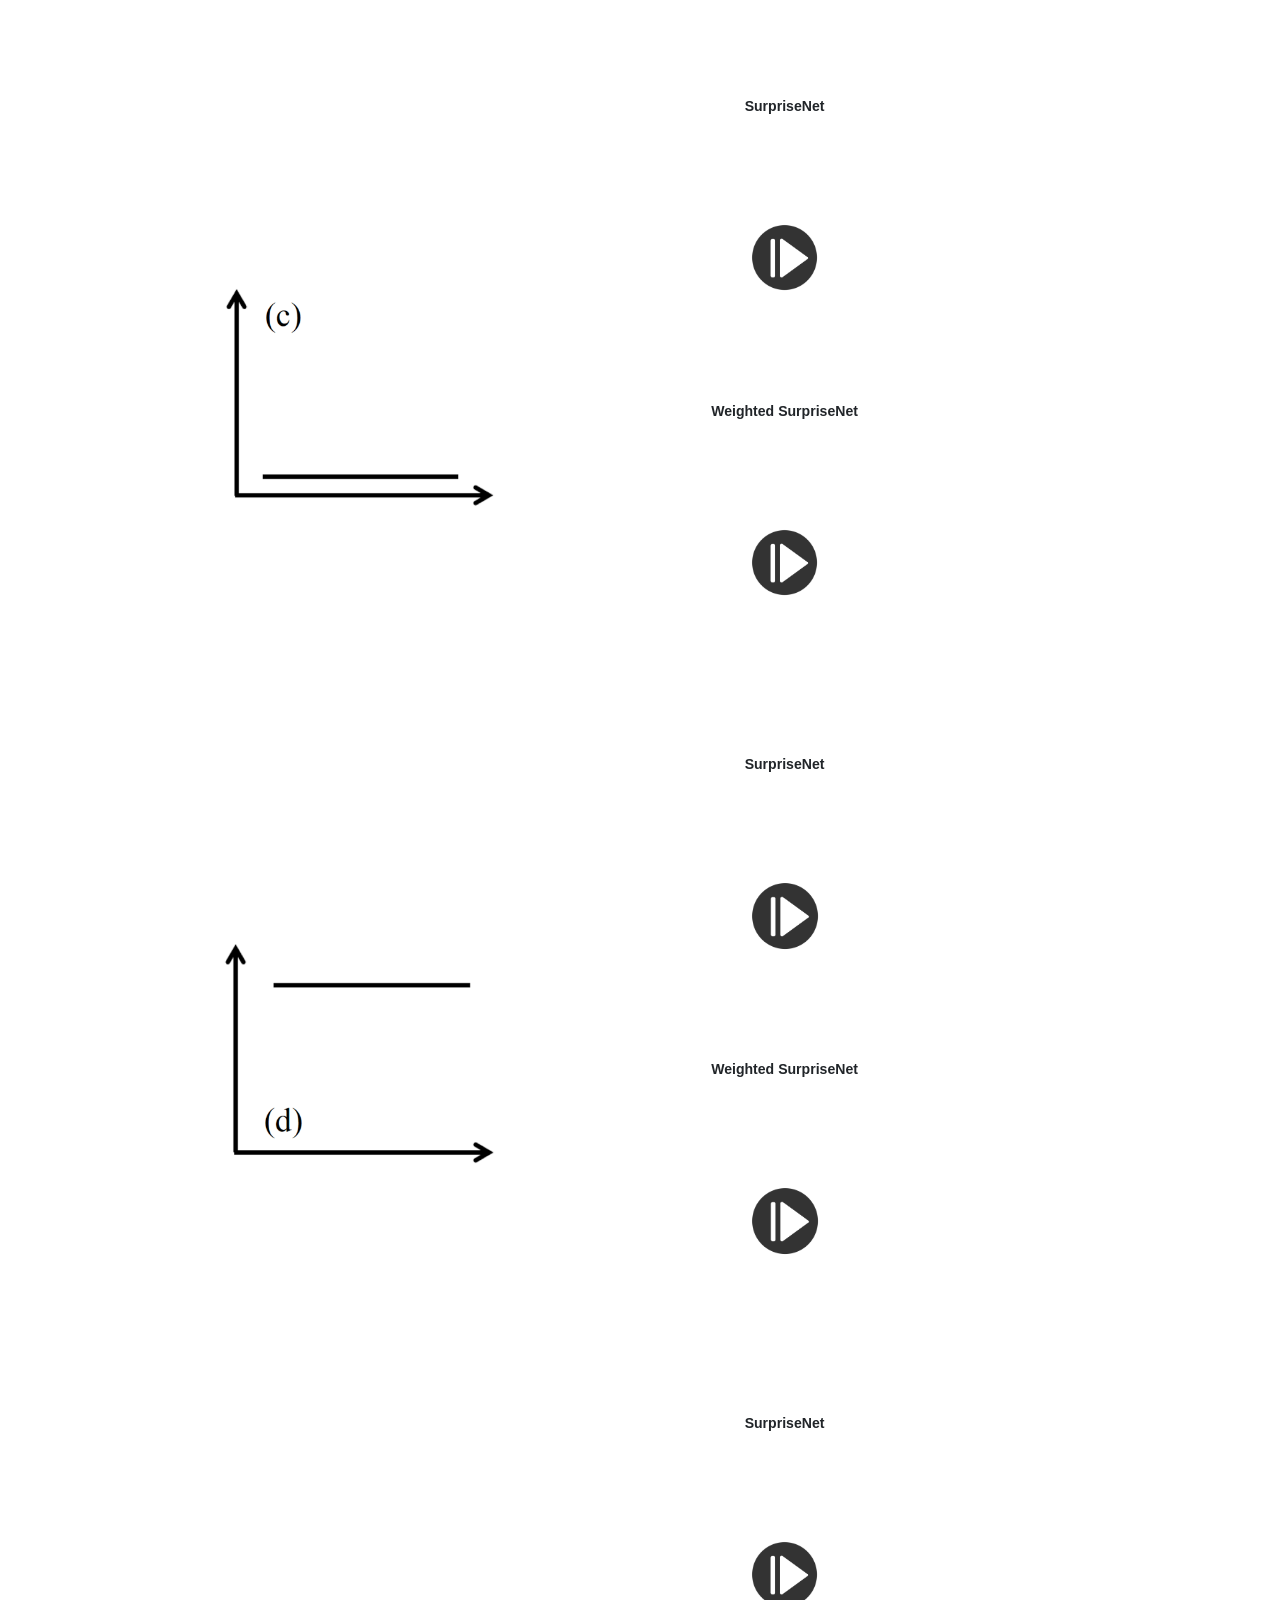
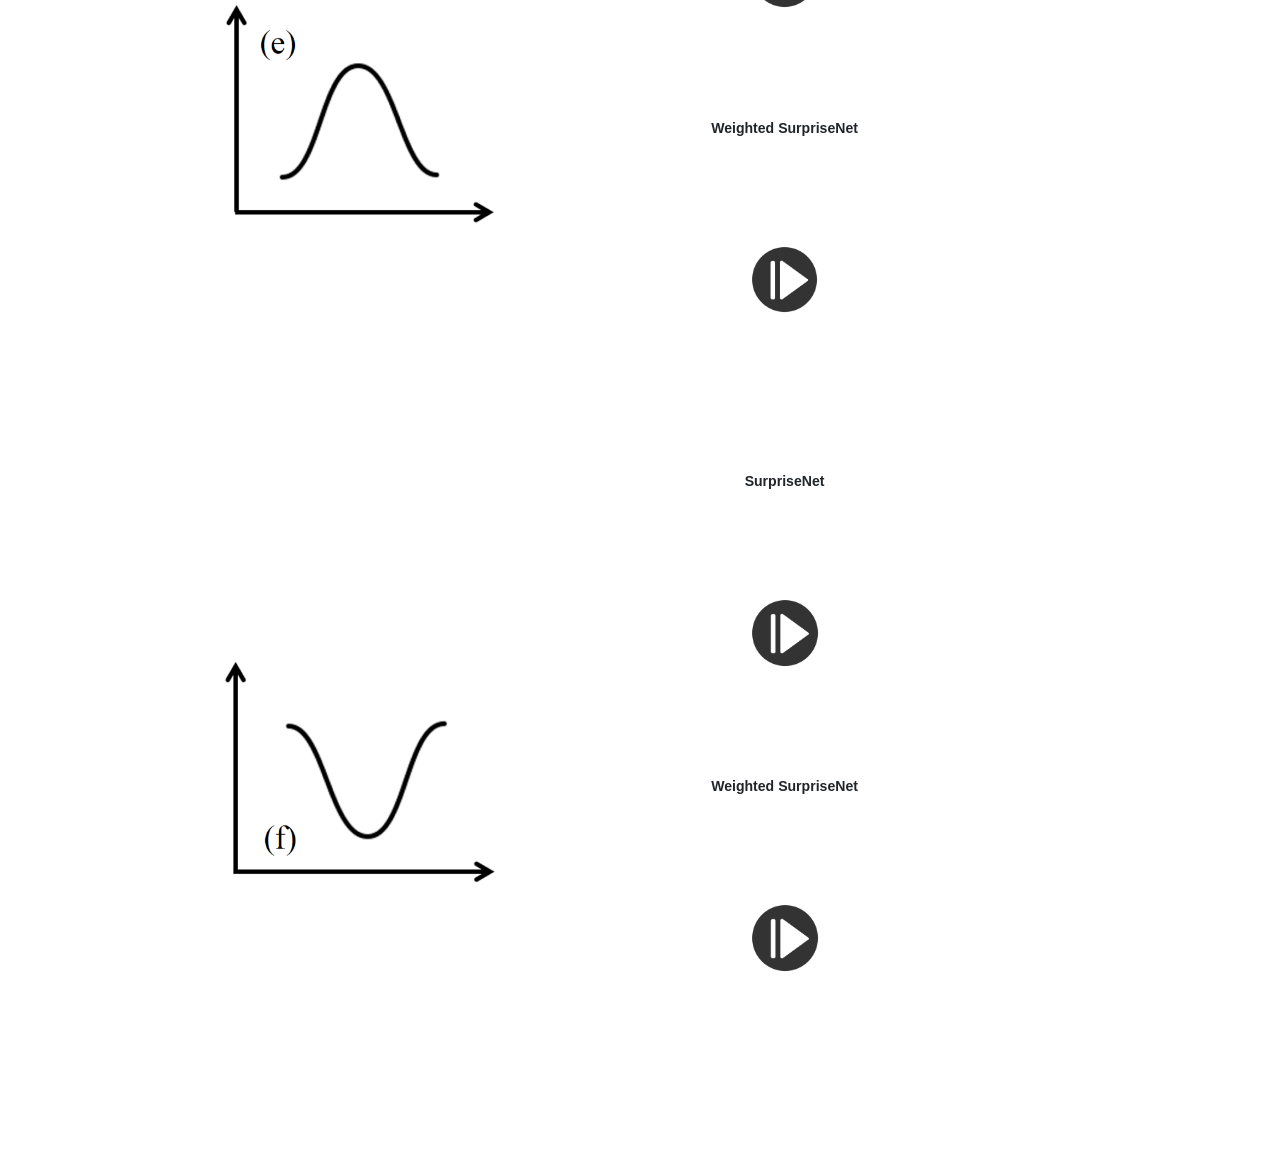
==== commit f27d5169: "Update subtitle" ====
--- a/index.html
+++ b/index.html
@@ -25,8 +25,8 @@
         <div class="block">   
             <h2>SurpriseNet</h2>
             <p>
-                <!-- <span style="font-style: italic;">Yi-Wei Chen, Hung-Shin Lee, Yen-Hsing Chen, Hsin-Min Wang,</span> " -->
-                "<span style="font-weight: bold;">SurpriseNet: Melody Harmonization Conditioning on User-controlled Surpise Contours,</span>" submitted to <span style="font-style: italic;">ISMIR 2021 </span> in double-blind reviewing.
+                <span style="font-style: italic;">Yi-Wei Chen, Hung-Shin Lee, Yen-Hsing Chen, Hsin-Min Wang,</span>
+                "<span style="font-weight: bold;">SurpriseNet: Melody Harmonization Conditioning on User-controlled Surpise Contours,</span>" in <span style="font-style: italic;"> Proc. ISMIR, 2021.</span>
             </p>
             <p>In this study, we proposed SurpriseNet, which is based on a conditional VAE model and combines a surprise contour from the transition probability in a Markov chain, to achieve a user-controlled melody harmonization task. From the generated samples, we observed that the model could accurately generate various harmonic chord progressions according to the given surprise contours.</p>
             <p>The experiments were conducted on the <a href="https://github.com/wayne391/lead-sheet-dataset">Hooktheory Lead Sheet Dataset</a>, which contains rich intonation data, such as Roman, symbol, secondary, and mode data.</p>
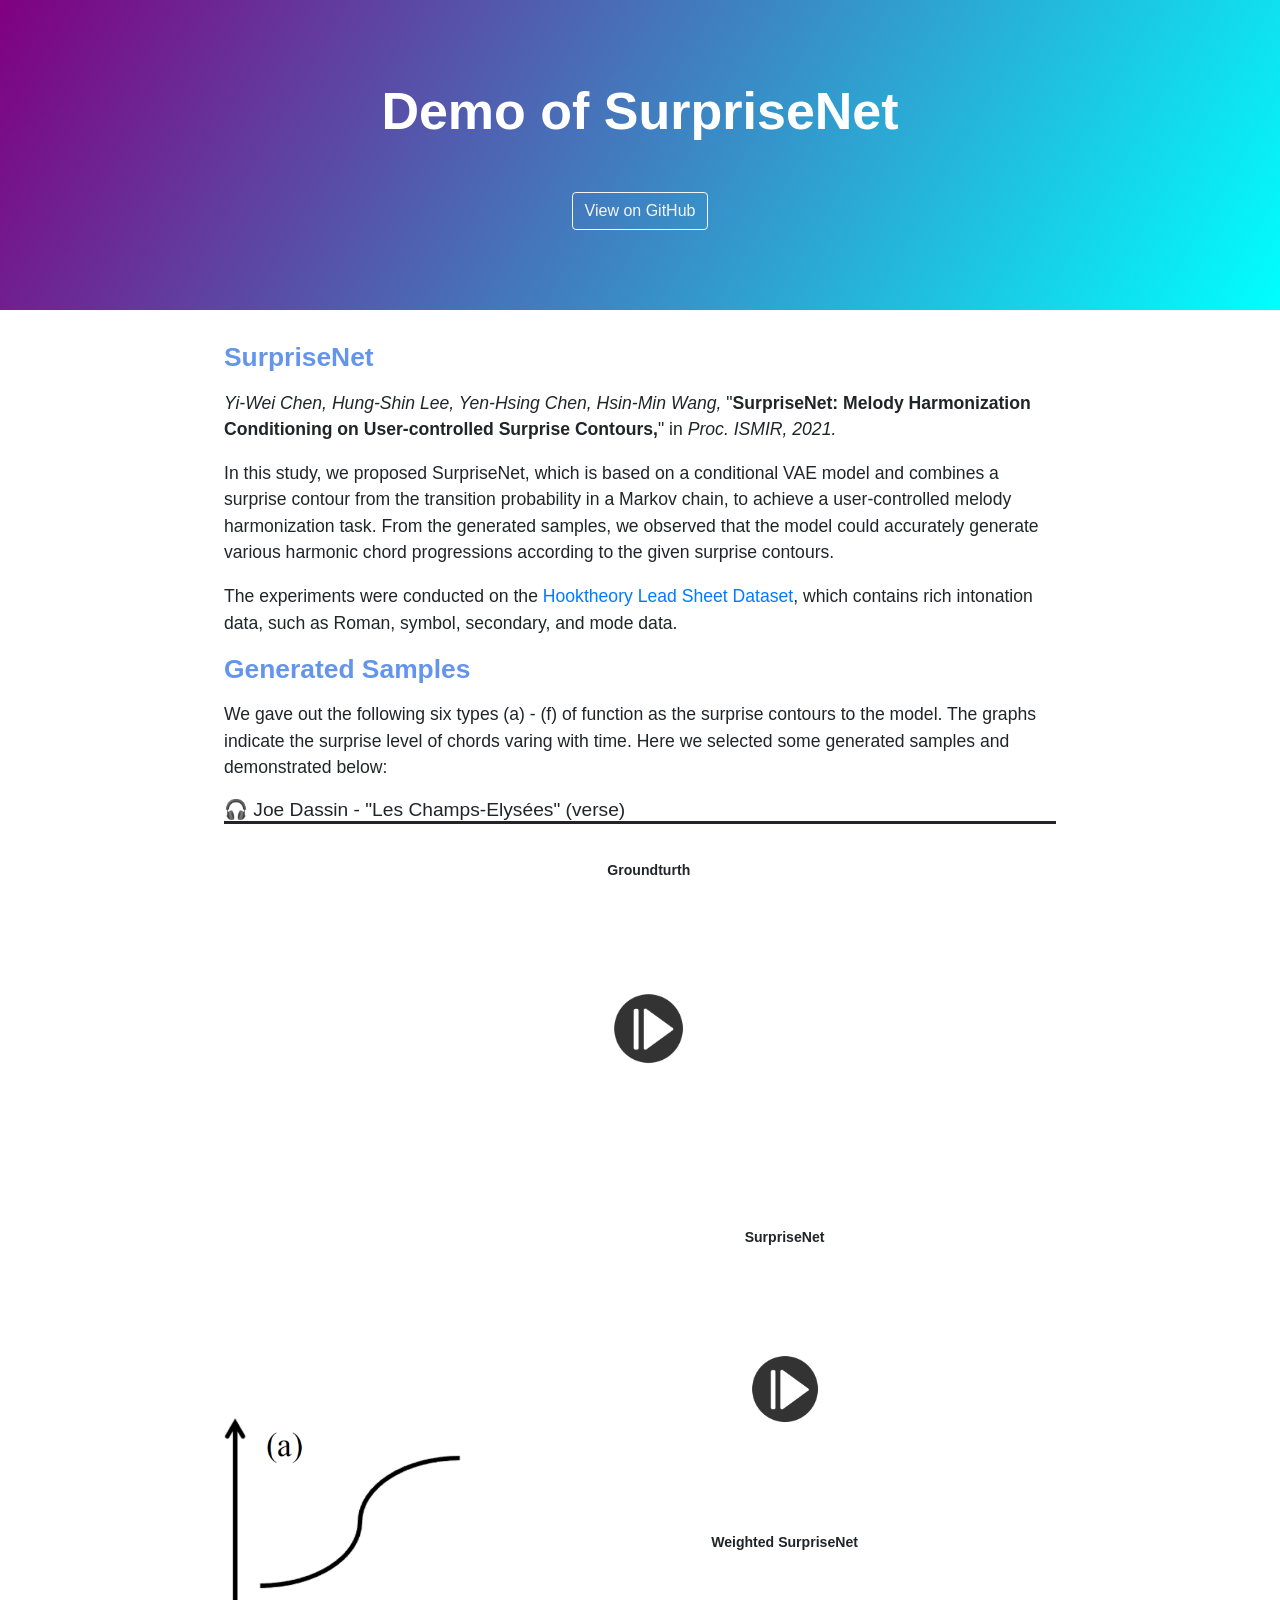
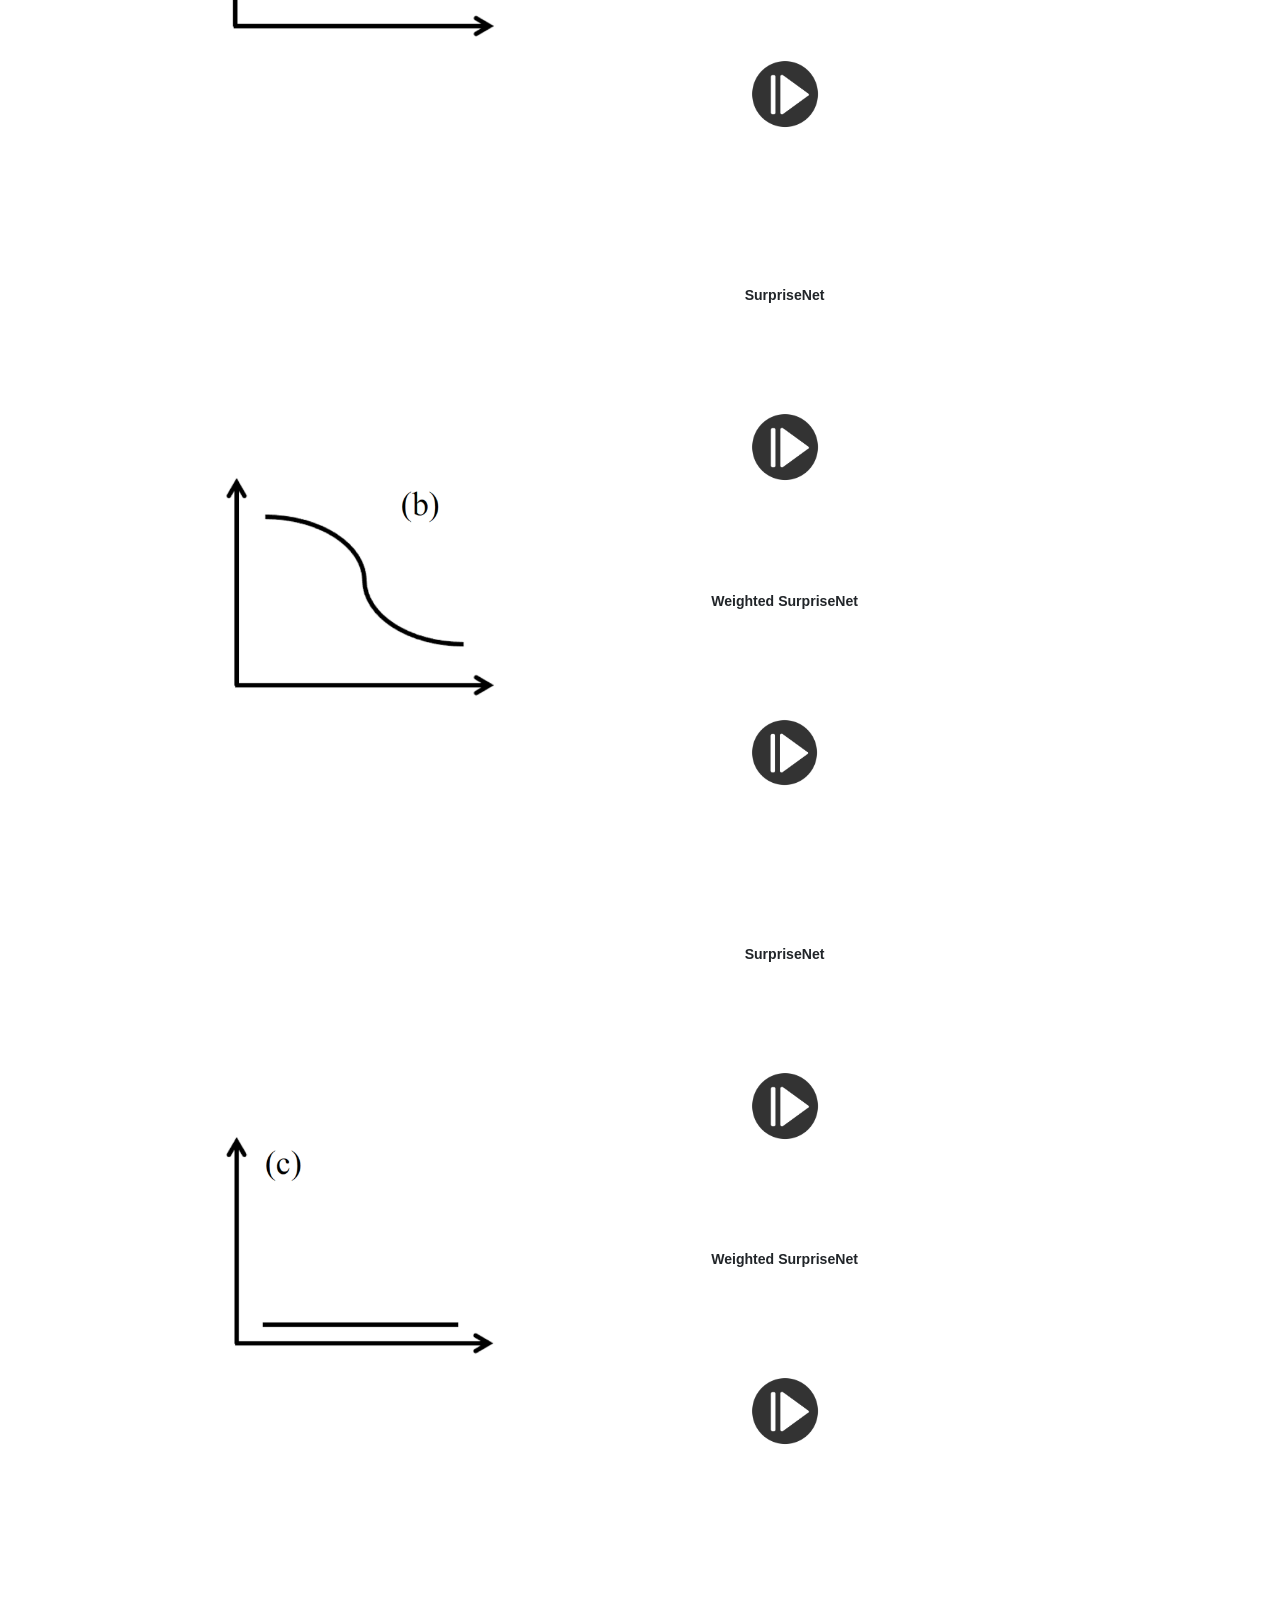
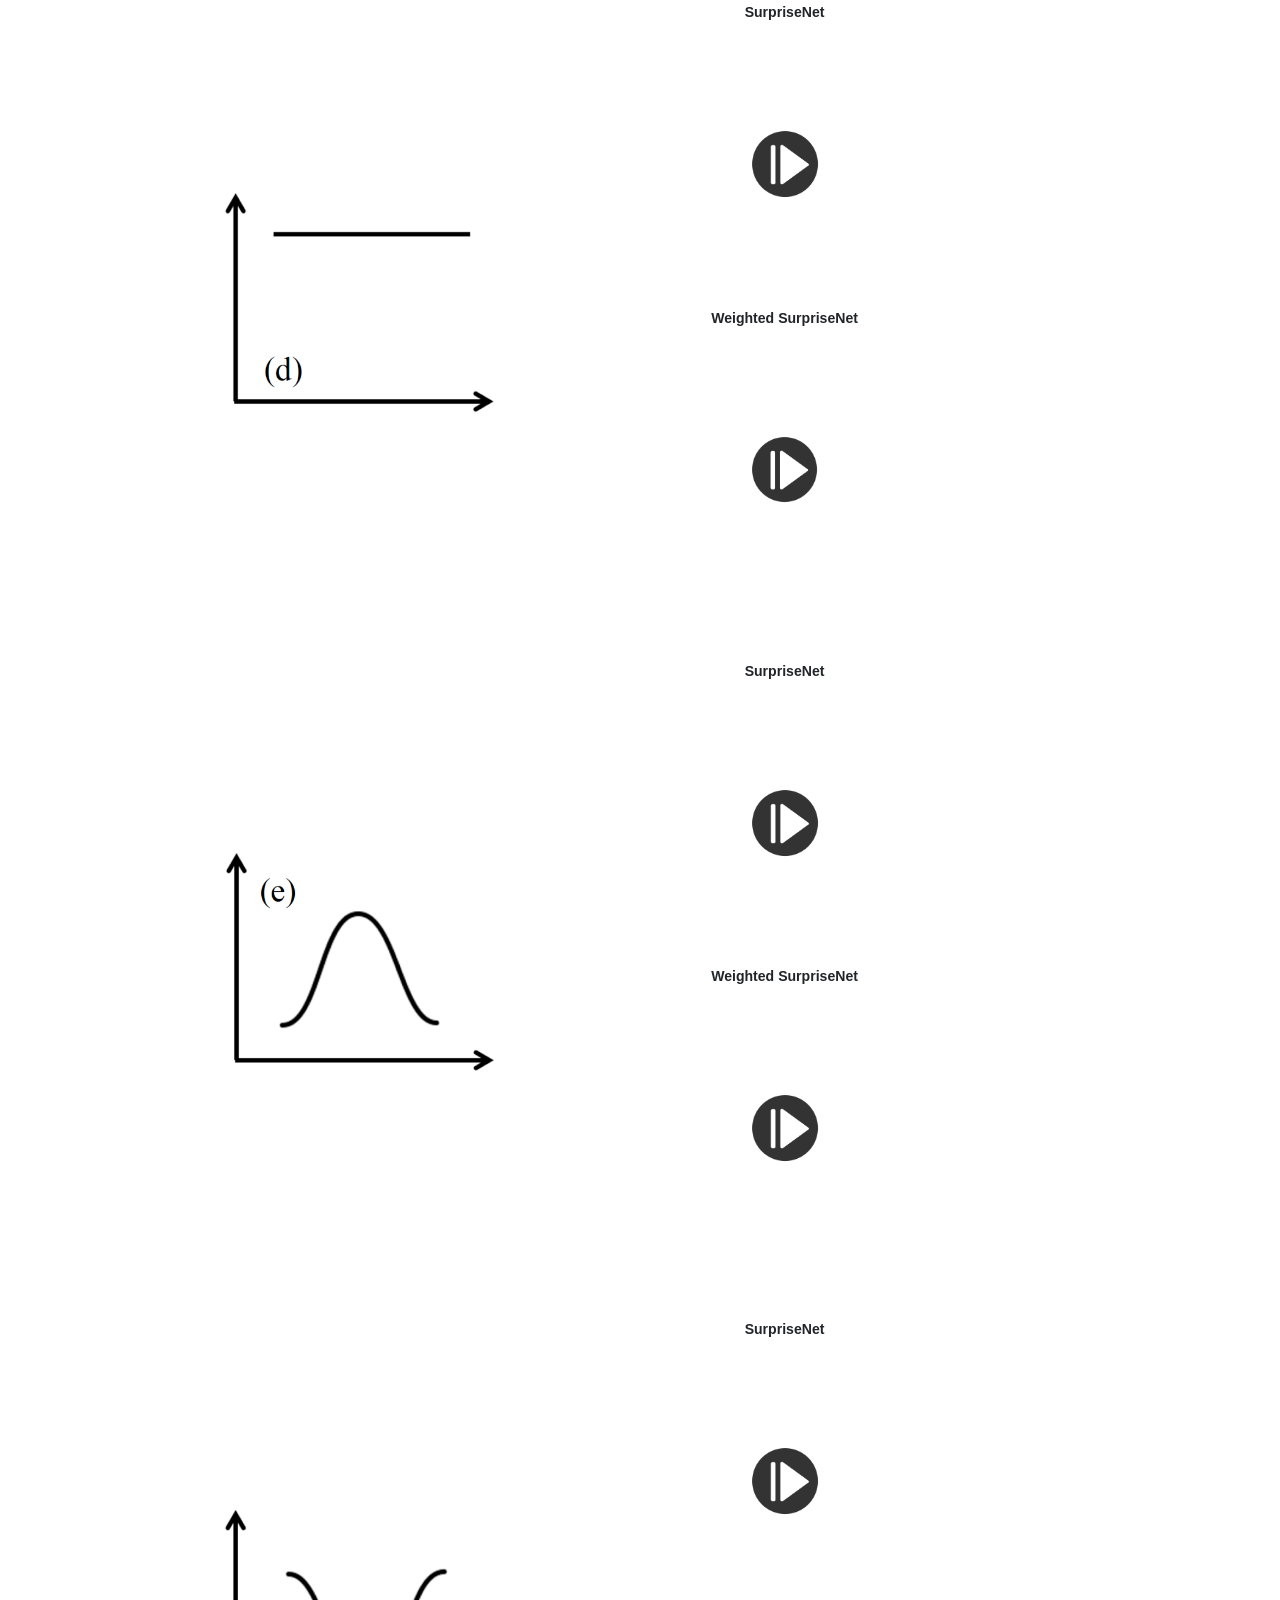
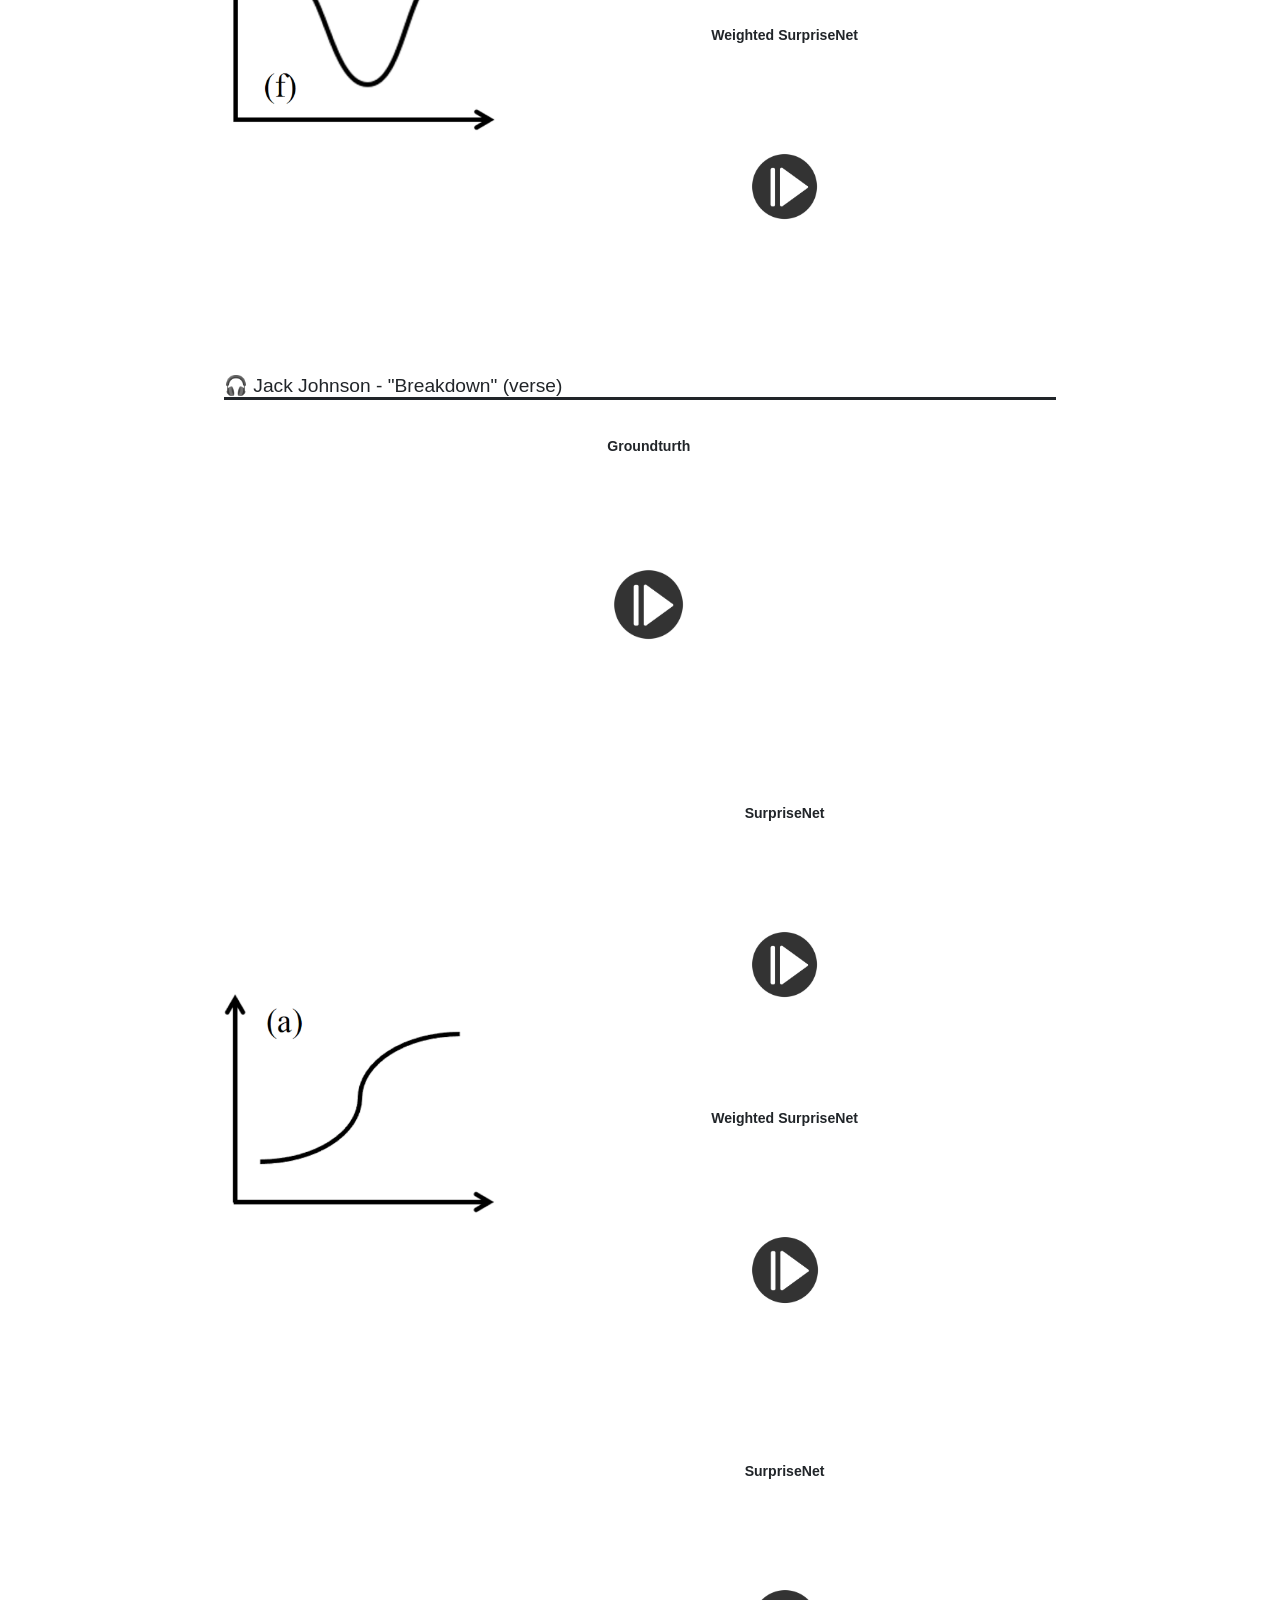
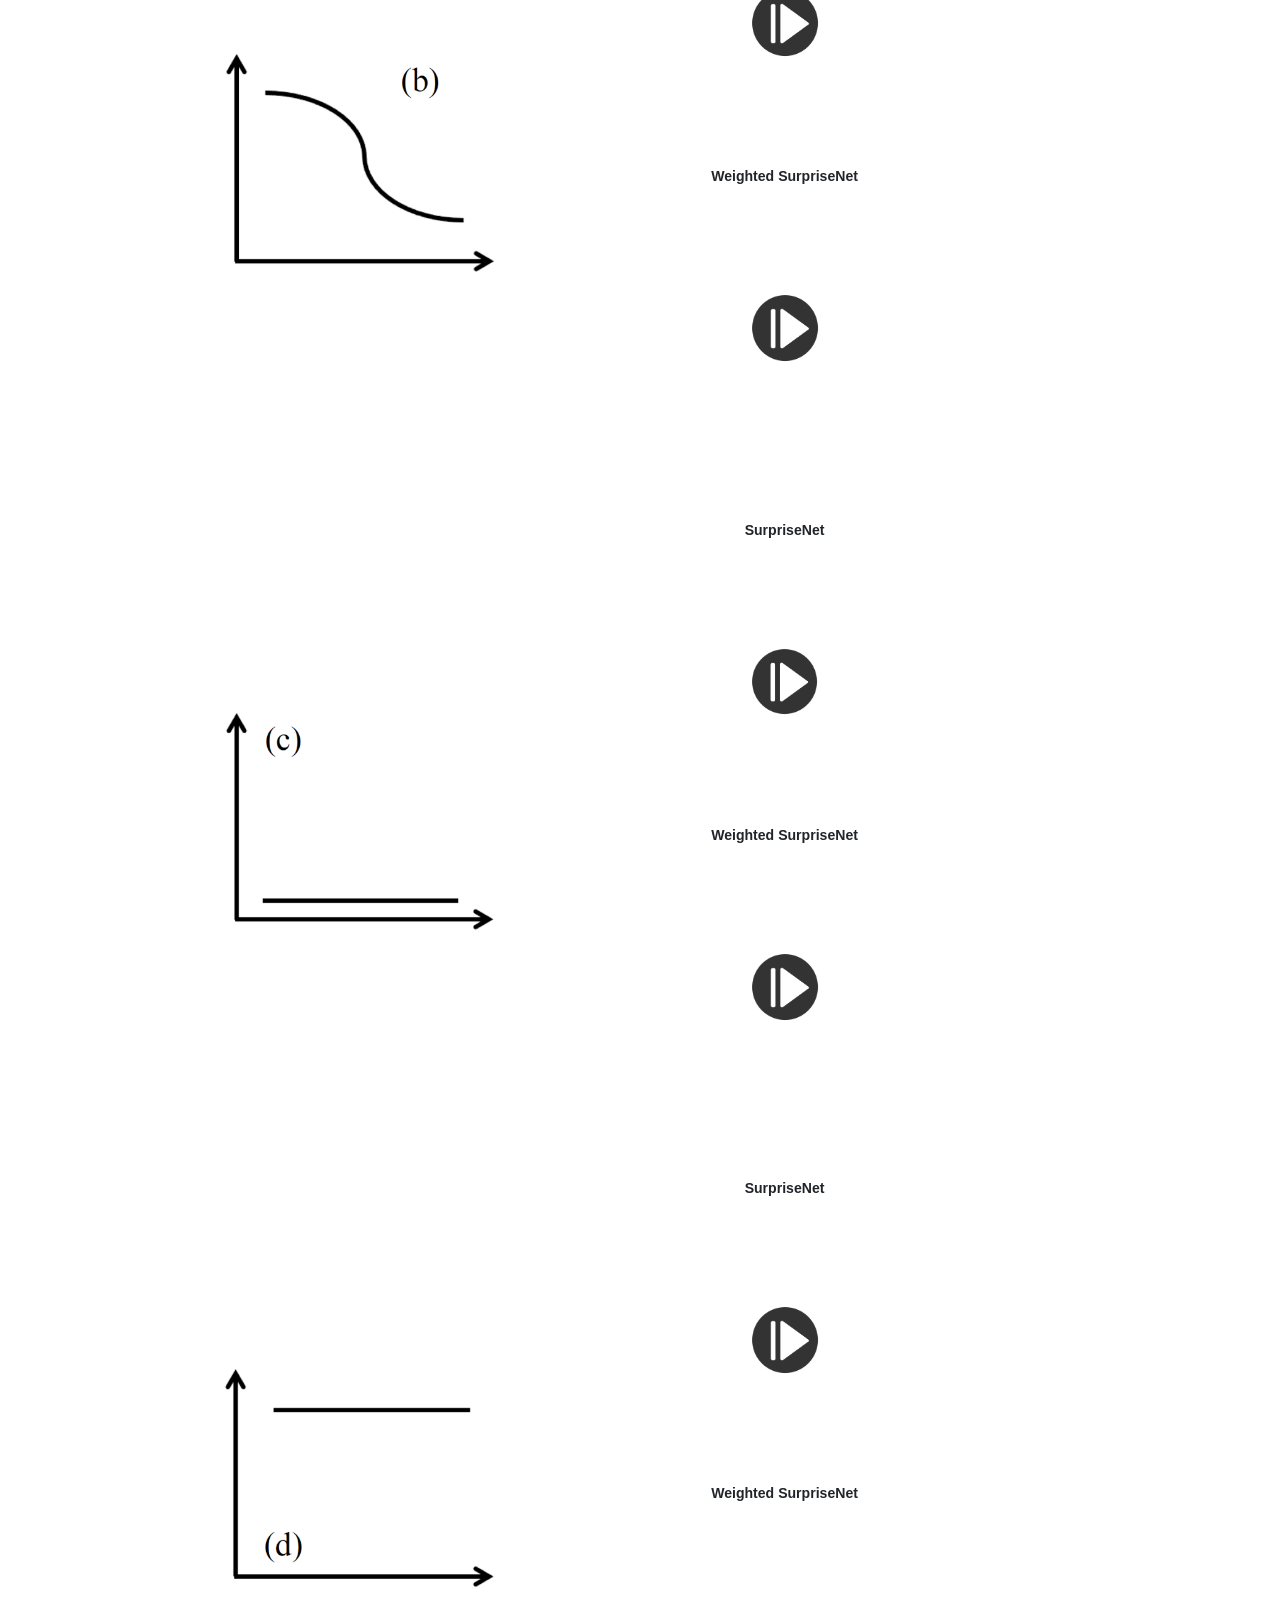
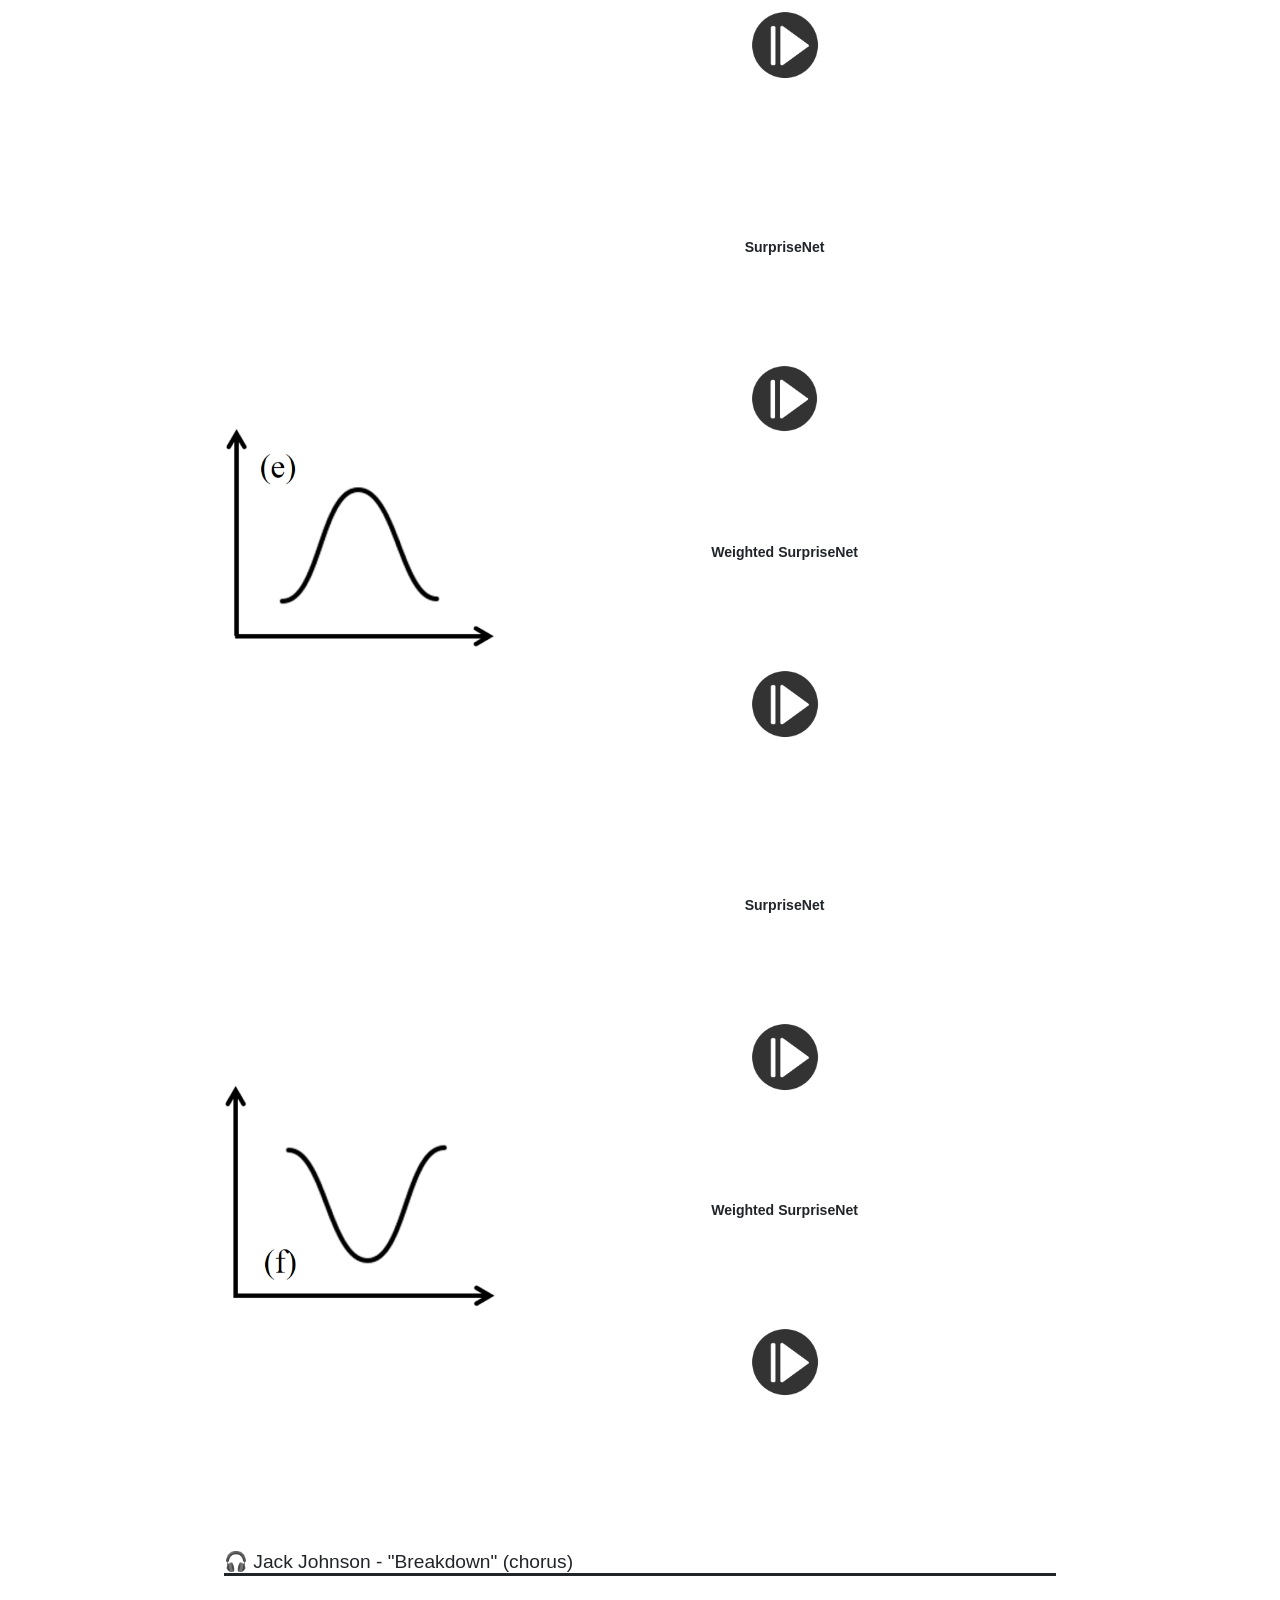
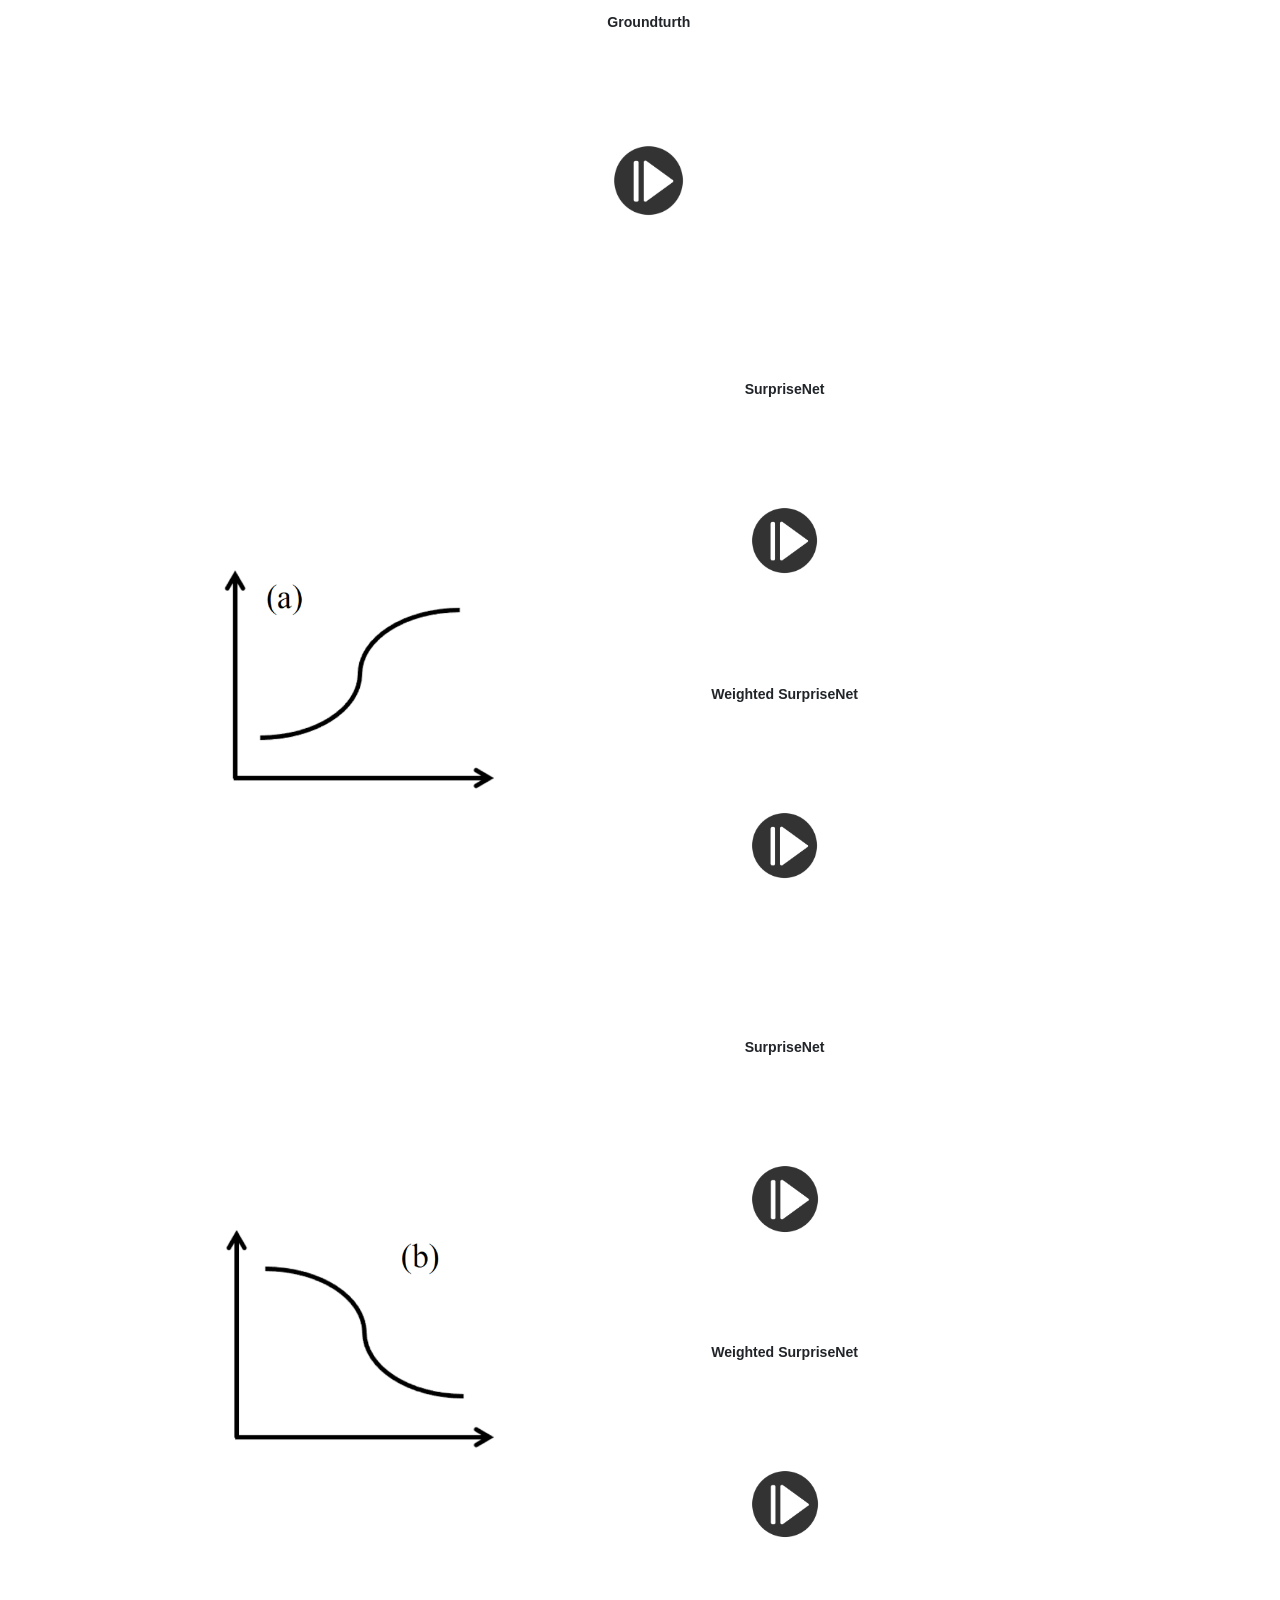
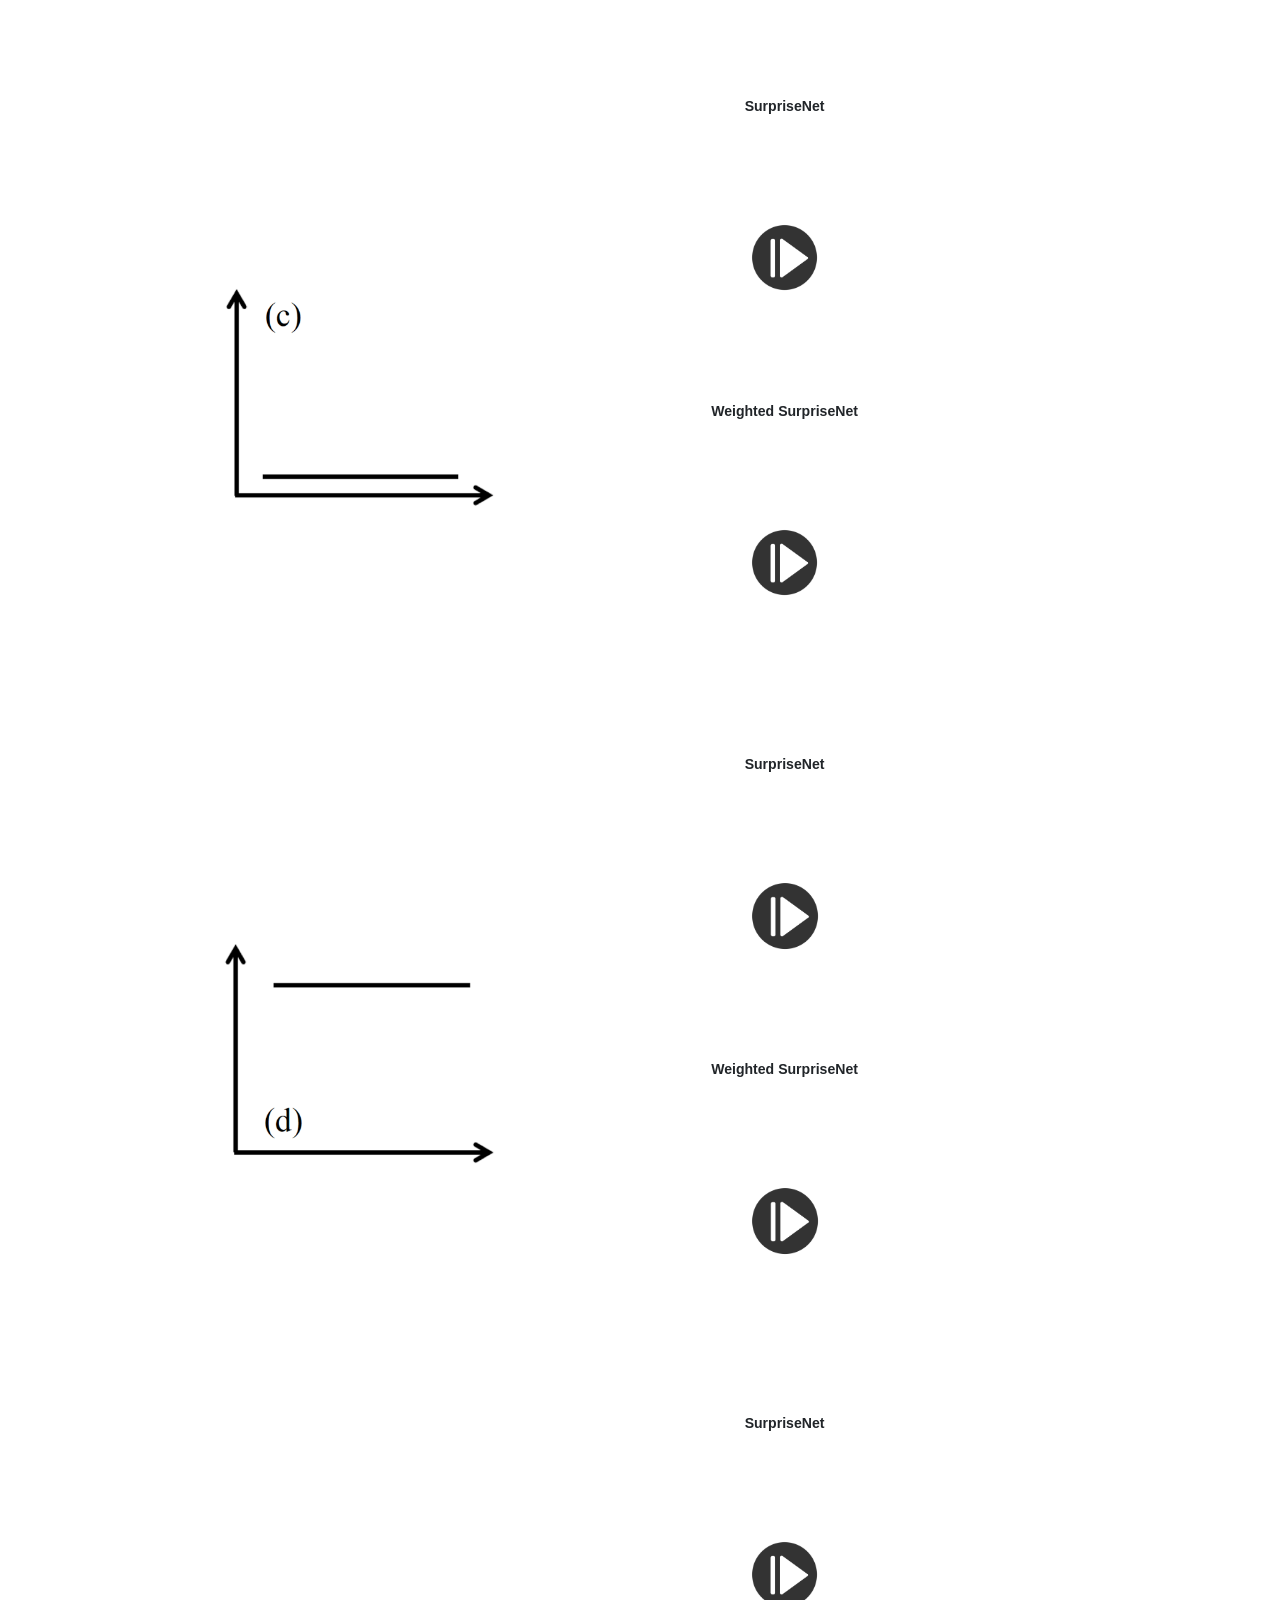
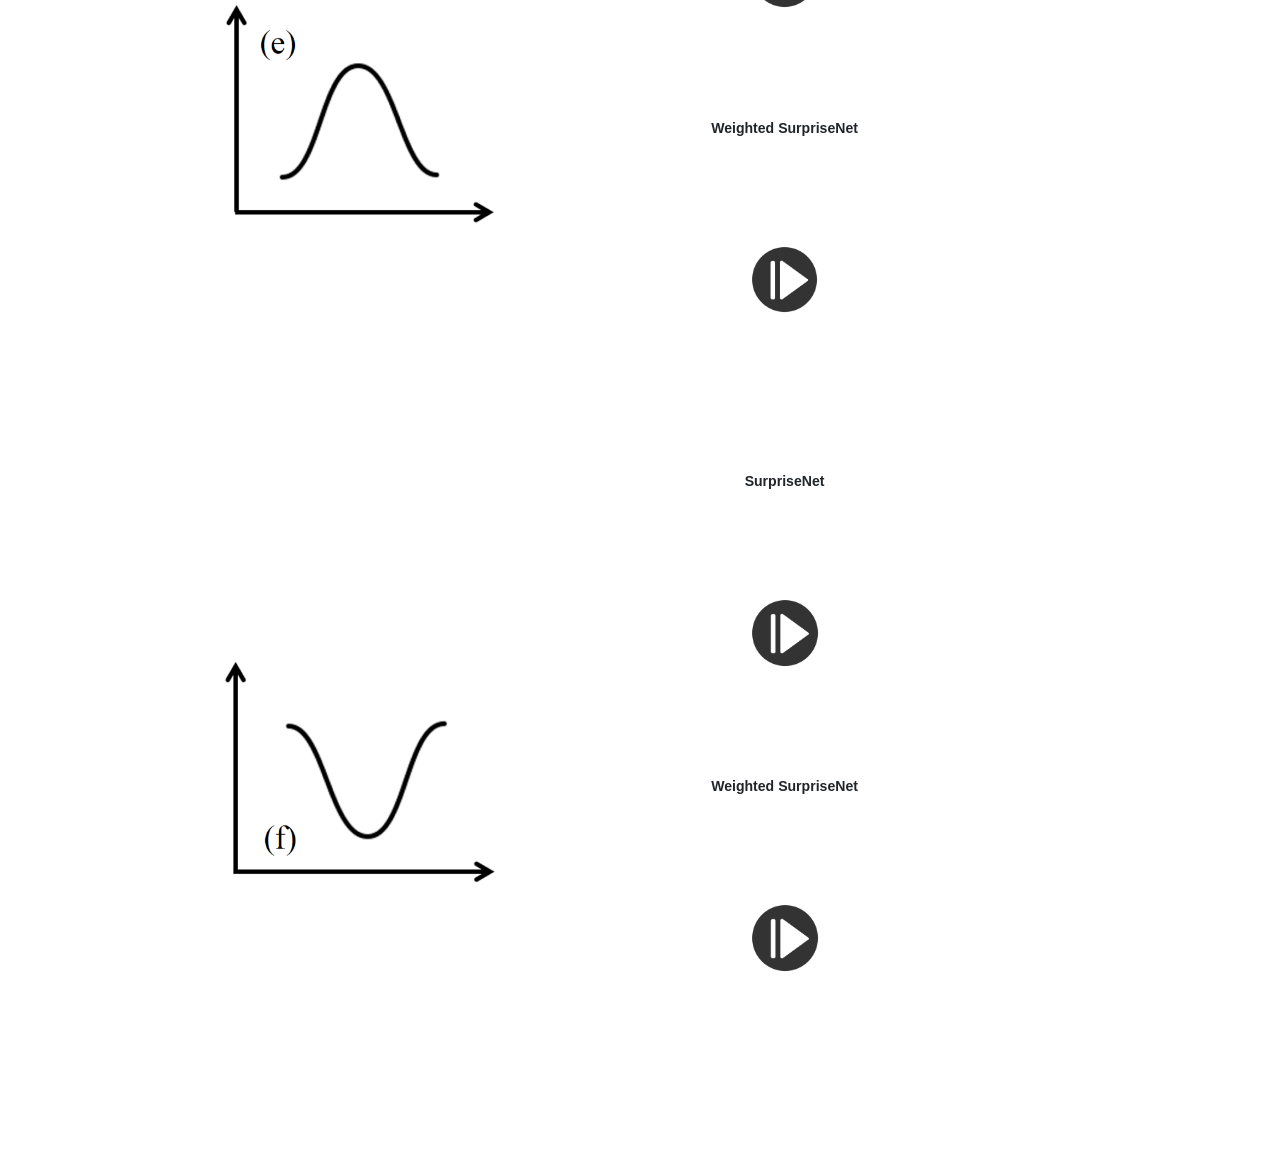
==== commit 422a3c90: "Revise typo" ====
--- a/index.html
+++ b/index.html
@@ -26,7 +26,7 @@
             <h2>SurpriseNet</h2>
             <p>
                 <span style="font-style: italic;">Yi-Wei Chen, Hung-Shin Lee, Yen-Hsing Chen, Hsin-Min Wang,</span>
-                "<span style="font-weight: bold;">SurpriseNet: Melody Harmonization Conditioning on User-controlled Surpise Contours,</span>" in <span style="font-style: italic;"> Proc. ISMIR, 2021.</span>
+                "<span style="font-weight: bold;">SurpriseNet: Melody Harmonization Conditioning on User-controlled Surprise Contours,</span>" in <span style="font-style: italic;"> Proc. ISMIR, 2021.</span>
             </p>
             <p>In this study, we proposed SurpriseNet, which is based on a conditional VAE model and combines a surprise contour from the transition probability in a Markov chain, to achieve a user-controlled melody harmonization task. From the generated samples, we observed that the model could accurately generate various harmonic chord progressions according to the given surprise contours.</p>
             <p>The experiments were conducted on the <a href="https://github.com/wayne391/lead-sheet-dataset">Hooktheory Lead Sheet Dataset</a>, which contains rich intonation data, such as Roman, symbol, secondary, and mode data.</p>
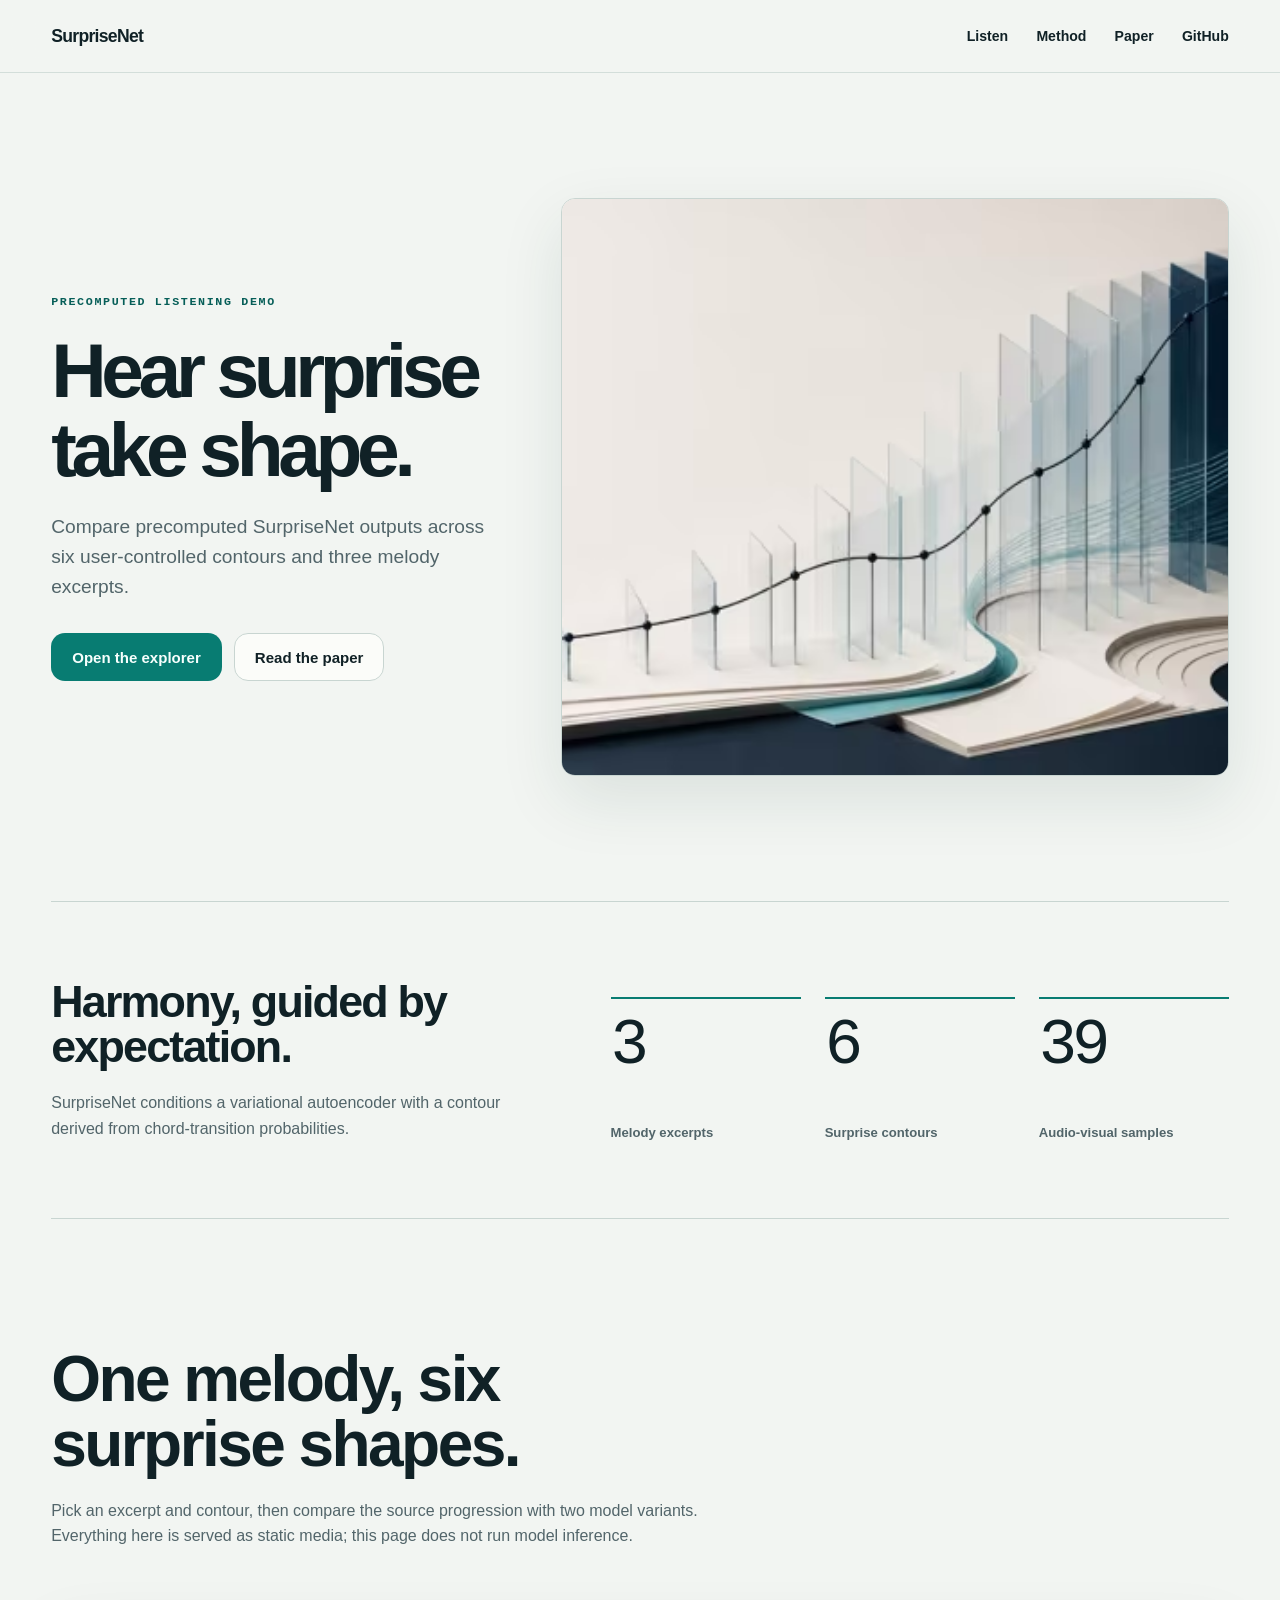
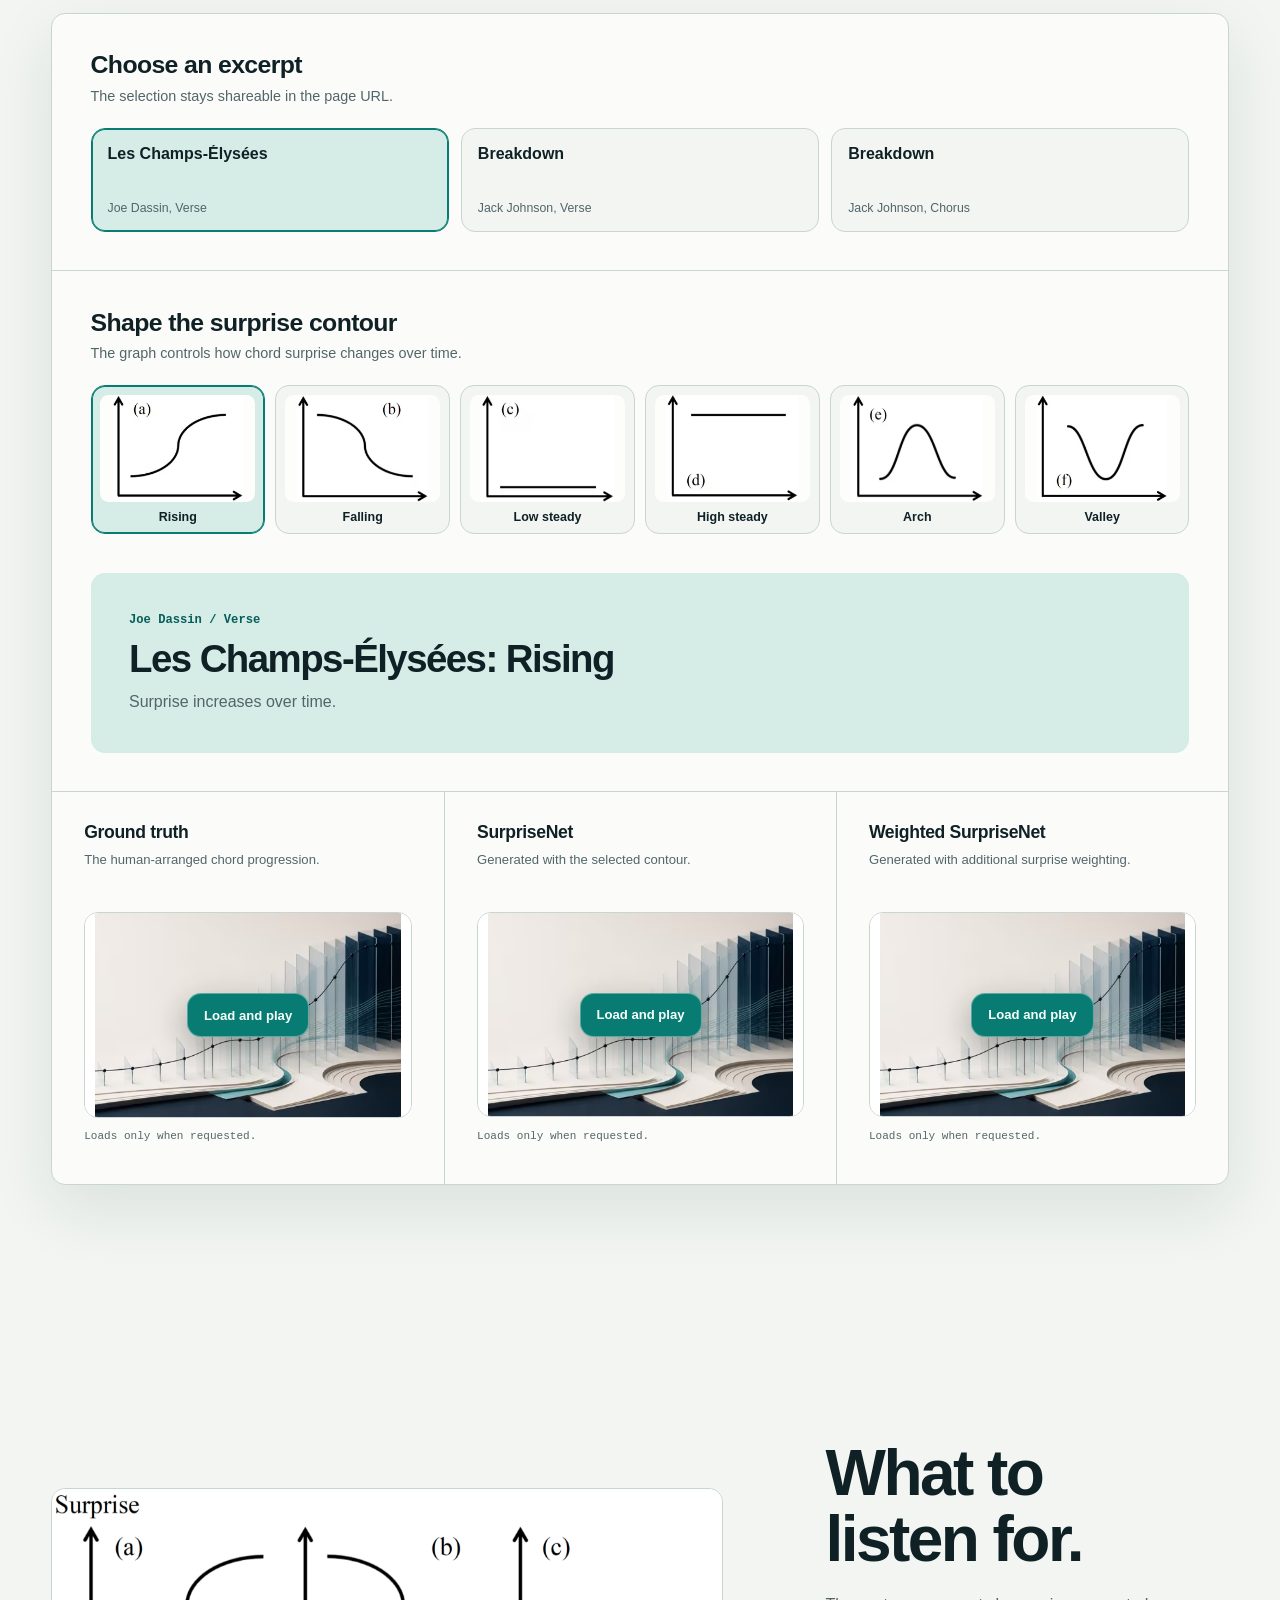
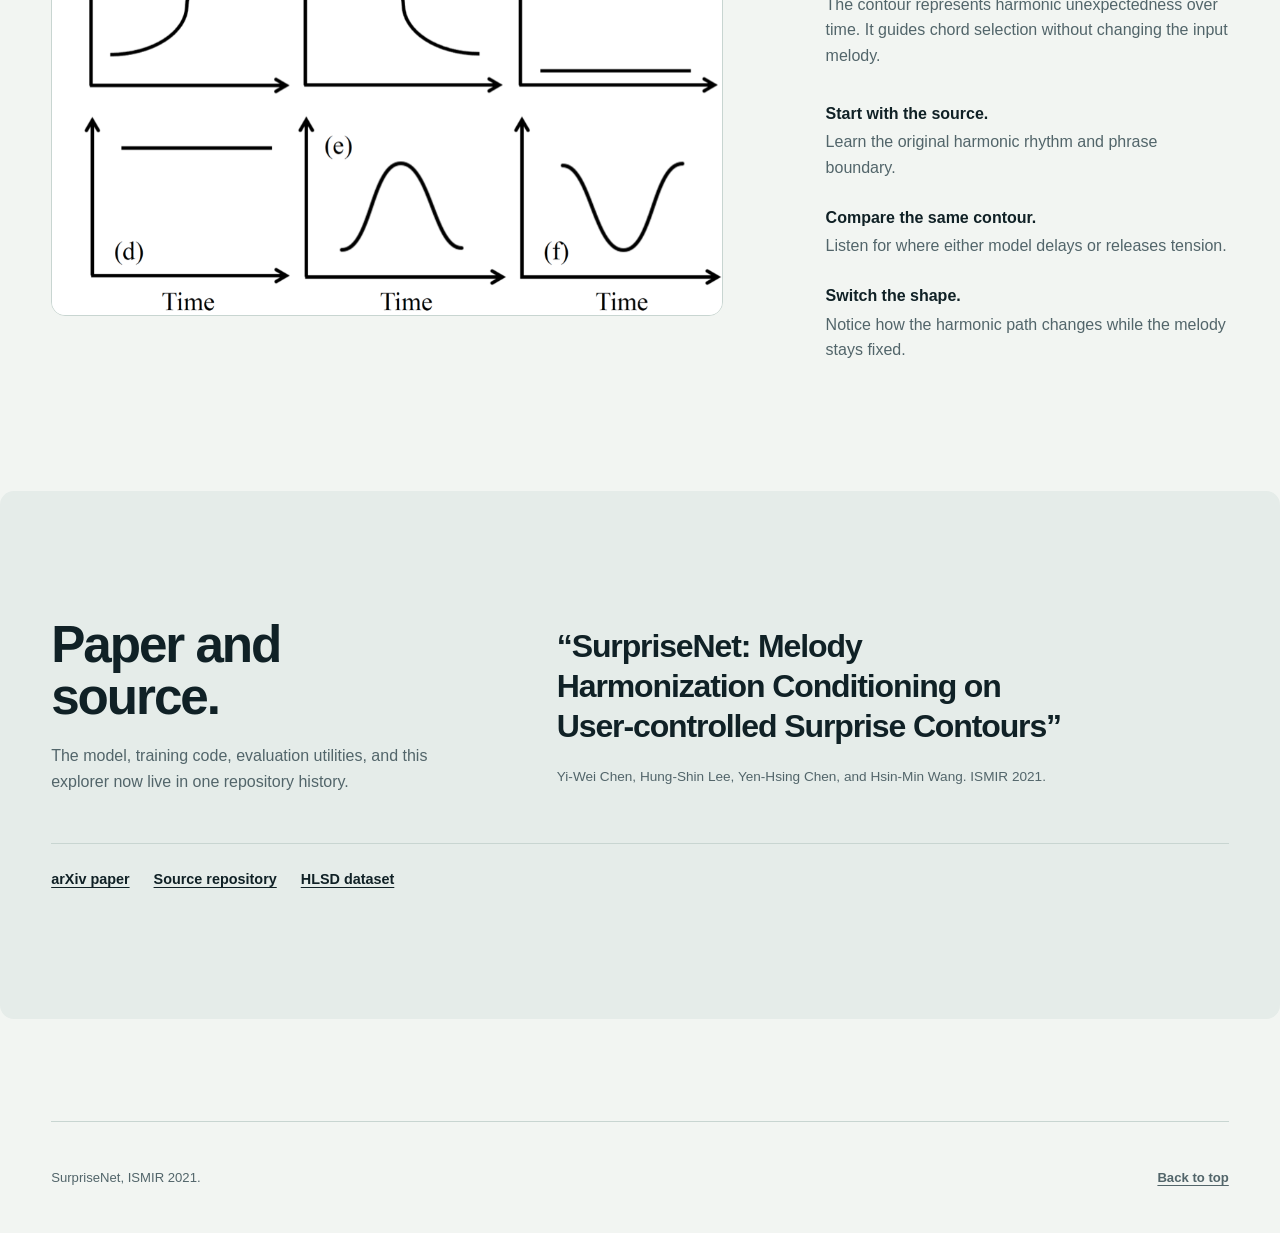
==== commit 6a52e9c1: "deploy: mirror master/docs at 4b50a6a" ====
--- a/index.html
+++ b/index.html
@@ -1,514 +1,338 @@
 <!doctype html>
 <html lang="en">
-
-<head>
-    <!-- Required meta tags -->
+  <head>
     <meta charset="utf-8">
-    <meta name="viewport" content="width=device-width, initial-scale=1, shrink-to-fit=no">
-
-    <!-- Bootstrap CSS -->
-    <link rel="stylesheet" href="https://cdn.jsdelivr.net/npm/bootstrap@4.5.3/dist/css/bootstrap.min.css" integrity="sha384-TX8t27EcRE3e/ihU7zmQxVncDAy5uIKz4rEkgIXeMed4M0jlfIDPvg6uqKI2xXr2" crossorigin="anonymous">
-    <link type="text/css" rel="stylesheet" href="static/css/style.css"/>
-    <title>SurpriseNet</title>
-</head>
-
-<body>
-    <div class="header">
-        <h1 class="project-name">Demo of SurpriseNet</h1>
-        <br>
-        <br>
-        <a class="btn btn-outline-dark" href="https://github.com/scmvp301135/SurpriseNet" class="btn">View on GitHub</a>
-    </div>
-
-    <div class="content">
-
-        <div class="block">   
-            <h2>SurpriseNet</h2>
-            <p>
-                <span style="font-style: italic;">Yi-Wei Chen, Hung-Shin Lee, Yen-Hsing Chen, Hsin-Min Wang,</span>
-                "<span style="font-weight: bold;">SurpriseNet: Melody Harmonization Conditioning on User-controlled Surprise Contours,</span>" in <span style="font-style: italic;"> Proc. ISMIR, 2021.</span>
-            </p>
-            <p>In this study, we proposed SurpriseNet, which is based on a conditional VAE model and combines a surprise contour from the transition probability in a Markov chain, to achieve a user-controlled melody harmonization task. From the generated samples, we observed that the model could accurately generate various harmonic chord progressions according to the given surprise contours.</p>
-            <p>The experiments were conducted on the <a href="https://github.com/wayne391/lead-sheet-dataset">Hooktheory Lead Sheet Dataset</a>, which contains rich intonation data, such as Roman, symbol, secondary, and mode data.</p>
-        </div>   
-
-        <!-- <div class="block">   
-            <h2>Surprise Contours</h2>
-            <p>We give out the following six types of function as the surprise contours to the model.</p>
-            <div id="surp-contour">
-                <img src="static/media/user_condition.png" alt="">
+    <meta name="viewport" content="width=device-width, initial-scale=1">
+    <meta name="color-scheme" content="light dark">
+    <meta
+      name="description"
+      content="Explore SurpriseNet melody harmonization samples across six user-controlled surprise contours."
+    >
+    <meta name="theme-color" content="#f2f5f2" media="(prefers-color-scheme: light)">
+    <meta name="theme-color" content="#0b1417" media="(prefers-color-scheme: dark)">
+
+    <meta property="og:type" content="website">
+    <meta property="og:site_name" content="SurpriseNet">
+    <meta property="og:title" content="SurpriseNet Sample Explorer">
+    <meta
+      property="og:description"
+      content="Hear how six user-controlled surprise contours shape generated chord progressions."
+    >
+    <meta property="og:url" content="https://scmvp301135.github.io/SurpriseNet/">
+    <meta
+      property="og:image"
+      content="https://scmvp301135.github.io/SurpriseNet/static/media/og-image-v2.jpg"
+    >
+    <meta property="og:image:type" content="image/jpeg">
+    <meta property="og:image:width" content="1200">
+    <meta property="og:image:height" content="630">
+    <meta
+      property="og:image:alt"
+      content="A rising surprise contour crossing layered chord planes."
+    >
+
+    <meta name="twitter:card" content="summary_large_image">
+    <meta name="twitter:title" content="SurpriseNet Sample Explorer">
+    <meta
+      name="twitter:description"
+      content="Hear how six user-controlled surprise contours shape generated chord progressions."
+    >
+    <meta
+      name="twitter:image"
+      content="https://scmvp301135.github.io/SurpriseNet/static/media/og-image-v2.jpg"
+    >
+
+    <link rel="canonical" href="https://scmvp301135.github.io/SurpriseNet/">
+    <link rel="icon" type="image/jpeg" href="static/media/favicon.jpg">
+    <link
+      rel="preload"
+      as="image"
+      href="static/media/hero-480.avif"
+      type="image/avif"
+      media="(max-width: 56rem)"
+      fetchpriority="high"
+    >
+    <link
+      rel="preload"
+      as="image"
+      href="static/media/hero-960.avif"
+      type="image/avif"
+      media="(min-width: 56.001rem)"
+      fetchpriority="high"
+    >
+    <link rel="stylesheet" href="static/css/style.css">
+    <title>SurpriseNet Sample Explorer</title>
+
+    <script type="application/ld+json">
+      {
+        "@context": "https://schema.org",
+        "@type": "ScholarlyArticle",
+        "name": "SurpriseNet: Melody Harmonization Conditioning on User-controlled Surprise Contours",
+        "author": [
+          { "@type": "Person", "name": "Yi-Wei Chen" },
+          { "@type": "Person", "name": "Hung-Shin Lee" },
+          { "@type": "Person", "name": "Yen-Hsing Chen" },
+          { "@type": "Person", "name": "Hsin-Min Wang" }
+        ],
+        "datePublished": "2021",
+        "url": "https://arxiv.org/abs/2108.00378"
+      }
+    </script>
+  </head>
+
+  <body>
+    <a class="skip-link" href="#main-content">Skip to content</a>
+
+    <header class="site-header">
+      <nav class="site-nav" aria-label="Primary navigation">
+        <a class="wordmark" href="#top" aria-label="SurpriseNet home">SurpriseNet</a>
+        <div class="nav-links">
+          <a href="#listen">Listen</a>
+          <a href="#method">Method</a>
+          <a href="#paper">Paper</a>
+          <a href="https://github.com/scmvp301135/SurpriseNet">GitHub</a>
+        </div>
+      </nav>
+    </header>
+
+    <main id="main-content">
+      <section class="hero" id="top" aria-labelledby="hero-title">
+        <div class="hero-copy">
+          <p class="eyebrow">Precomputed listening demo</p>
+          <h1 id="hero-title">Hear surprise take shape.</h1>
+          <p class="hero-summary">
+            Compare precomputed SurpriseNet outputs across six user-controlled contours and three melody excerpts.
+          </p>
+          <div class="hero-actions">
+            <a class="button button-primary" href="#listen">Open the explorer</a>
+            <a class="button button-secondary" href="https://arxiv.org/abs/2108.00378">
+              Read the paper
+            </a>
+          </div>
+        </div>
+
+        <figure class="hero-visual">
+          <picture>
+            <source
+              media="(max-width: 56rem)"
+              type="image/avif"
+              srcset="static/media/hero-480.avif"
+            >
+            <source type="image/avif" srcset="static/media/hero-960.avif">
+            <img
+              src="static/media/hero.jpg"
+              width="1280"
+              height="853"
+              alt="A rising surprise contour crossing a field of layered chord planes."
+              fetchpriority="high"
+            >
+          </picture>
+        </figure>
+      </section>
+
+      <section class="project-snapshot" aria-labelledby="snapshot-title">
+        <div class="section-heading">
+          <h2 id="snapshot-title">Harmony, guided by expectation.</h2>
+          <p>
+            SurpriseNet conditions a variational autoencoder with a contour derived from chord-transition probabilities.
+          </p>
+        </div>
+
+        <dl class="project-metrics" aria-label="Demo contents">
+          <div>
+            <dt>Melody excerpts</dt>
+            <dd>3</dd>
+          </div>
+          <div>
+            <dt>Surprise contours</dt>
+            <dd>6</dd>
+          </div>
+          <div>
+            <dt>Audio-visual samples</dt>
+            <dd>39</dd>
+          </div>
+        </dl>
+      </section>
+
+      <section class="explorer section" id="listen" aria-labelledby="explorer-title">
+        <div class="section-heading section-heading-narrow">
+          <h2 id="explorer-title">One melody, six surprise shapes.</h2>
+          <p>
+            Pick an excerpt and contour, then compare the source progression with two model variants. Everything here is served as static media; this page does not run model inference.
+          </p>
+        </div>
+
+        <div class="explorer-shell">
+          <div class="selector-block">
+            <div class="selector-heading">
+              <h3>Choose an excerpt</h3>
+              <p>The selection stays shareable in the page URL.</p>
             </div>
-        </div>   -->
-
-        <div class="block">   
-            <h2>Generated Samples</h2>
-            <p> We gave out the following six types (a) - (f) of function as the surprise contours to the model. The graphs indicate the surprise level of chords varing with time. Here we selected some generated samples and demonstrated below:</p>
-
-            <!-- Song1 -->
-            <h3>🎧 Joe Dassin - "Les Champs-Elysées" (verse)</h3>
-            <div class="media-blk">
-                <div class="song">
-                    <small>Groundturth</small>
-                    <div class="wrapper">
-                        <video class="video truth">
-                            <source src="https://drive.google.com/uc?export=download&id=1MSlJhOK4X4OaO6QxeEGCCGD33fICD7Sj" type="video/mp4">
-                        </video>
-                        <div class="playpause"></div>
-                    </div>
-                </div>
+            <div
+              class="song-selector"
+              id="song-selector"
+              role="group"
+              aria-label="Melody excerpt"
+            ></div>
+          </div>
+
+          <div class="selector-block selector-block-contours">
+            <div class="selector-heading">
+              <h3>Shape the surprise contour</h3>
+              <p>The graph controls how chord surprise changes over time.</p>
             </div>
-
-            <div class="media-blk">
-                <div class="contour">
-                    <img src="static/media/Type-a.png" alt=""> 
-                </div>
-
-                <div class="song">
-                    <small>SurpriseNet</small>
-                    <div class="wrapper">
-                        <video class="video">
-                            <source src="https://drive.google.com/uc?export=download&id=1rKVUjQ0nvZuIyWSodBFMfyHa-KRlpCsh" type="video/mp4">
-                        </video>
-                        <div class="playpause"></div>
-                    </div>
-                    <small>Weighted SurpriseNet</small>
-                    <div class="wrapper">
-                        <video class="video">
-                            <source src="https://drive.google.com/uc?export=download&id=1CzNFtP9s7ZDRXesPVskF_ZLjRvLLULKa" type="video/mp4">
-                        </video>
-                        <div class="playpause"></div>
-                    </div>
-                </div>
+            <div
+              class="contour-selector"
+              id="contour-selector"
+              role="group"
+              aria-label="Surprise contour"
+            ></div>
+          </div>
+
+          <div class="current-selection">
+            <div class="selection-copy" aria-live="polite">
+              <p class="selection-context" id="selection-context"></p>
+              <h3 id="selection-title"></h3>
+              <p id="selection-description"></p>
             </div>
-
-            <div class="media-blk">
-                <div class="contour">
-                    <img src="static/media/Type-b.png" alt=""> 
-                </div>
-
-                <div class="song">
-                    <small>SurpriseNet</small>
-                    <div class="wrapper">
-                        <video class="video">
-                            <source src="https://drive.google.com/uc?export=download&id=1mnHPEpms7Bzr_Z7v4B3P07nPkvwoLA5I" type="video/mp4">
-                        </video>
-                        <div class="playpause"></div>
-                    </div>
-                    <small>Weighted SurpriseNet</small>
-                    <div class="wrapper">
-                        <video class="video">
-                            <source src="https://drive.google.com/uc?export=download&id=1gRWiIJu4sAtODpGTFzgGkzFCTOfbZ2ZS" type="video/mp4">
-                        </video>
-                        <div class="playpause"></div>
-                    </div>
-                </div>
-            </div>
-
-            <div class="media-blk">
-                <div class="contour">
-                    <img src="static/media/Type-c.png" alt=""> 
-                </div>
-
-                <div class="song">
-                    <small>SurpriseNet</small>
-                    <div class="wrapper">
-                        <video class="video">
-                            <source src="https://drive.google.com/uc?export=download&id=1nUAW5I8oC2MEC2cyjWKs1b89pTPj0cMr" type="video/mp4">
-                        </video>
-                        <div class="playpause"></div>
-                    </div>
-                    <small>Weighted SurpriseNet</small>
-                    <div class="wrapper">
-                        <video class="video">
-                            <source src="https://drive.google.com/uc?export=download&id=1R3PPtPLNrYEadh2_DdS4-qj-8Bb44scJ" type="video/mp4">
-                        </video>
-                        <div class="playpause"></div>
-                    </div>
-                </div>
-            </div>
-
-            <div class="media-blk">
-                <div class="contour">
-                    <img src="static/media/Type-d.png" alt=""> 
-                </div>
-
-                <div class="song">
-                    <small>SurpriseNet</small>
-                    <div class="wrapper">
-                        <video class="video">
-                            <source src="https://drive.google.com/uc?export=download&id=1QCjMP-arPmjUIKM8LWrbqv4R2RV1mvOS" type="video/mp4">
-                        </video>
-                        <div class="playpause"></div>
-                    </div>
-                    <small>Weighted SurpriseNet</small>
-                    <div class="wrapper">
-                        <video class="video">
-                            <source src="https://drive.google.com/uc?export=download&id=1qOpbU9XJ7BvXSXL8Ig4FpEF-Bjsg2OOX" type="video/mp4">
-                        </video>
-                        <div class="playpause"></div>
-                    </div>
-                </div>
-            </div>
-
-            <div class="media-blk">
-                <div class="contour">
-                    <img src="static/media/Type-e.png" alt=""> 
-                </div>
-
-                <div class="song">
-                    <small>SurpriseNet</small>
-                    <div class="wrapper">
-                        <video class="video">
-                            <source src="https://drive.google.com/uc?export=download&id=19f3Qaorb_2CEsPrV890jwxrlAHrbHJTD" type="video/mp4">
-                        </video>
-                        <div class="playpause"></div>
-                    </div>
-                    <small>Weighted SurpriseNet</small>
-                    <div class="wrapper">
-                        <video class="video">
-                            <source src="https://drive.google.com/uc?export=download&id=1E2U3Rpaq-DWsZNlqJ_N_LSDBx53ZiazU" type="video/mp4">
-                        </video>
-                        <div class="playpause"></div>
-                    </div>
-                </div>
-            </div>
-
-            <div class="media-blk">
-                <div class="contour">
-                    <img src="static/media/Type-f.png" alt=""> 
-                </div>
-
-                <div class="song">
-                    <small>SurpriseNet</small>
-                    <div class="wrapper">
-                        <video class="video">
-                            <source src="https://drive.google.com/uc?export=download&id=1z2xF30qG8EsI89D9r_VZd9HPnOimKv_x" type="video/mp4">
-                        </video>
-                        <div class="playpause"></div>
-                    </div>
-                    <small>Weighted SurpriseNet</small>
-                    <div class="wrapper">
-                        <video class="video">
-                            <source src="https://drive.google.com/uc?export=download&id=1wLlyalTYFRT5mXj0CrQL7_-rC4X2YYE1" type="video/mp4">
-                        </video>
-                        <div class="playpause"></div>
-                    </div>
-                </div>
-            </div>
-
-            <!-- Song 2 -->
-            <h3>🎧 Jack Johnson - "Breakdown" (verse)</h3>
-            <div class="media-blk">
-                <div class="song">
-                    <small>Groundturth</small>
-                    <div class="wrapper">
-                        <video class="video truth">
-                            <source src="https://drive.google.com/uc?export=download&id=1QIxidBu9rBxl-j272a6uQqhQ9mOWgc2i" type="video/mp4">
-                        </video>
-                        <div class="playpause"></div>
-                    </div>
-                </div>
-            </div>
-
-            <div class="media-blk">
-                <div class="contour">
-                    <img src="static/media/Type-a.png" alt=""> 
-                </div>
-
-                <div class="song">
-                    <small>SurpriseNet</small>
-                    <div class="wrapper">
-                        <video class="video">
-                            <source src="https://drive.google.com/uc?export=download&id=1i1rSU5_In34XFf0lh68feCh7ogZliNlz" type="video/mp4">
-                        </video>
-                        <div class="playpause"></div>
-                    </div>
-                    <small>Weighted SurpriseNet</small>
-                    <div class="wrapper">
-                        <video class="video">
-                            <source src="https://drive.google.com/uc?export=download&id=11foZLFrepuCIA2di1Eul3nTvS1vbomUM" type="video/mp4">
-                        </video>
-                        <div class="playpause"></div>
-                    </div>
-                </div>
-            </div>
-
-            <div class="media-blk">
-                <div class="contour">
-                    <img src="static/media/Type-b.png" alt=""> 
-                </div>
-
-                <div class="song">
-                    <small>SurpriseNet</small>
-                    <div class="wrapper">
-                        <video class="video">
-                            <source src="https://drive.google.com/uc?export=download&id=1BwnJ04kfRzeW_3Sag_8MI3MDKMvMzIAY" type="video/mp4">
-                        </video>
-                        <div class="playpause"></div>
-                    </div>
-                    <small>Weighted SurpriseNet</small>
-                    <div class="wrapper">
-                        <video class="video">
-                            <source src="https://drive.google.com/uc?export=download&id=1Zsuv0F2UguzCtkpRubzjgUYQPX0GB2zO" type="video/mp4">
-                        </video>
-                        <div class="playpause"></div>
-                    </div>
-                </div>
-            </div>
-
-            <div class="media-blk">
-                <div class="contour">
-                    <img src="static/media/Type-c.png" alt=""> 
-                </div>
-
-                <div class="song">
-                    <small>SurpriseNet</small>
-                    <div class="wrapper">
-                        <video class="video">
-                            <source src="https://drive.google.com/uc?export=download&id=1mlBsFDFUqwMwHbhjpnxbcXmFSc6A0Dgd" type="video/mp4">
-                        </video>
-                        <div class="playpause"></div>
-                    </div>
-                    <small>Weighted SurpriseNet</small>
-                    <div class="wrapper">
-                        <video class="video">
-                            <source src="https://drive.google.com/uc?export=download&id=1-mL6iMzPXWfYJW_OsfuoNfAoWByg3J1f" type="video/mp4">
-                        </video>
-                        <div class="playpause"></div>
-                    </div>
-                </div>
-            </div>
-
-            <div class="media-blk">
-                <div class="contour">
-                    <img src="static/media/Type-d.png" alt=""> 
-                </div>
-
-                <div class="song">
-                    <small>SurpriseNet</small>
-                    <div class="wrapper">
-                        <video class="video">
-                            <source src="https://drive.google.com/uc?export=download&id=1s1XBRm61ex3JgBmJ3Q9zuOucDvDvhsXQ" type="video/mp4">
-                        </video>
-                        <div class="playpause"></div>
-                    </div>
-                    <small>Weighted SurpriseNet</small>
-                    <div class="wrapper">
-                        <video class="video">
-                            <source src="https://drive.google.com/uc?export=download&id=19xu39vGHcUNoax-5sLE32Gi8eOKqTEt3" type="video/mp4">
-                        </video>
-                        <div class="playpause"></div>
-                    </div>
-                </div>
-            </div>
-
-            <div class="media-blk">
-                <div class="contour">
-                    <img src="static/media/Type-e.png" alt=""> 
-                </div>
-
-                <div class="song">
-                    <small>SurpriseNet</small>
-                    <div class="wrapper">
-                        <video class="video">
-                            <source src="https://drive.google.com/uc?export=download&id=1pNC7K9dDhDZkTeA4Ci2A3wGueEN-3QZF" type="video/mp4">
-                        </video>
-                        <div class="playpause"></div>
-                    </div>
-                    <small>Weighted SurpriseNet</small>
-                    <div class="wrapper">
-                        <video class="video">
-                            <source src="https://drive.google.com/uc?export=download&id=1alZtXT9K8jXMYUPiGDuU7YXX4scqOPHo" type="video/mp4">
-                        </video>
-                        <div class="playpause"></div>
-                    </div>
-                </div>
-            </div>
-
-            <div class="media-blk">
-                <div class="contour">
-                    <img src="static/media/Type-f.png" alt=""> 
-                </div>
-
-                <div class="song">
-                    <small>SurpriseNet</small>
-                    <div class="wrapper">
-                        <video class="video">
-                            <source src="https://drive.google.com/uc?export=download&id=1at9xLXuKXkSt-LQOJ0lmxHNnvnmjg3Yu" type="video/mp4">
-                        </video>
-                        <div class="playpause"></div>
-                    </div>
-                    <small>Weighted SurpriseNet</small>
-                    <div class="wrapper">
-                        <video class="video">
-                            <source src="https://drive.google.com/uc?export=download&id=1uTOd-soArqOnAZa9Pn0QOiJRV5jzdo3I" type="video/mp4">
-                        </video>
-                        <div class="playpause"></div>
-                    </div>
-                </div>
-            </div>
-
-            <!-- Song 3 -->
-            <h3>🎧 Jack Johnson - "Breakdown" (chorus)</h3>
-            <div class="media-blk">
-                <div class="song">
-                    <small>Groundturth</small>
-                    <div class="wrapper">
-                        <video class="video truth">
-                            <source src="https://drive.google.com/uc?export=download&id=1za4Dwhr9htY9szvGi6PI3Mk7tVZIL3CE" type="video/mp4">
-                        </video>
-                        <div class="playpause"></div>
-                    </div>
-                </div>
-            </div>
-            <div class="media-blk">
-                <div class="contour">
-                    <img src="static/media/Type-a.png" alt=""> 
-                </div>
-
-                <div class="song">
-                    <small>SurpriseNet</small>
-                    <div class="wrapper">
-                        <video class="video">
-                            <source src="https://drive.google.com/uc?export=download&id=1tkLpTYIC0sSfGLisvufEqDQAdHiyUCvM" type="video/mp4">
-                        </video>
-                        <div class="playpause"></div>
-                    </div>
-                    <small>Weighted SurpriseNet</small>
-                    <div class="wrapper">
-                        <video class="video">
-                            <source src="https://drive.google.com/uc?export=download&id=1Lze6j5MC2vvDAxEg0xhTC7WYBPVWolhX" type="video/mp4">
-                        </video>
-                        <div class="playpause"></div>
-                    </div>
-                </div>
-            </div>
-
-            <div class="media-blk">
-                <div class="contour">
-                    <img src="static/media/Type-b.png" alt=""> 
-                </div>
-
-                <div class="song">
-                    <small>SurpriseNet</small>
-                    <div class="wrapper">
-                        <video class="video">
-                            <source src="https://drive.google.com/uc?export=download&id=1JEN84sHBKU8BEMuIA27eR2ySx3LzxHjn" type="video/mp4">
-                        </video>
-                        <div class="playpause"></div>
-                    </div>
-                    <small>Weighted SurpriseNet</small>
-                    <div class="wrapper">
-                        <video class="video">
-                            <source src="https://drive.google.com/uc?export=download&id=1sHyMqWKlPELFK-VSSW4HFDTz8AxZJ6BE" type="video/mp4">
-                        </video>
-                        <div class="playpause"></div>
-                    </div>
-                </div>
-            </div>
-
-            <div class="media-blk">
-                <div class="contour">
-                    <img src="static/media/Type-c.png" alt=""> 
-                </div>
-
-                <div class="song">
-                    <small>SurpriseNet</small>
-                    <div class="wrapper">
-                        <video class="video">
-                            <source src="https://drive.google.com/uc?export=download&id=1wViHSSzAdJK0gjqUPN3betC054RibM0g" type="video/mp4">
-                        </video>
-                        <div class="playpause"></div>
-                    </div>
-                    <small>Weighted SurpriseNet</small>
-                    <div class="wrapper">
-                        <video class="video">
-                            <source src="https://drive.google.com/uc?export=download&id=1y40Z6ADWeFxMA0aOS1B2UOE33bPcLyqe" type="video/mp4">
-                        </video>
-                        <div class="playpause"></div>
-                    </div>
-                </div>
-            </div>
-
-            <div class="media-blk">
-                <div class="contour">
-                    <img src="static/media/Type-d.png" alt=""> 
-                </div>
-
-                <div class="song">
-                    <small>SurpriseNet</small>
-                    <div class="wrapper">
-                        <video class="video">
-                            <source src="https://drive.google.com/uc?export=download&id=1eEmff2Z9hdxwO0WuYTvjF3UCOiuucijE" type="video/mp4">
-                        </video>
-                        <div class="playpause"></div>
-                    </div>
-                    <small>Weighted SurpriseNet</small>
-                    <div class="wrapper">
-                        <video class="video">
-                            <source src="https://drive.google.com/uc?export=download&id=1Uzt8a2u9QTGfPNy7pPwMAvBnDP_nsu4C" type="video/mp4">
-                        </video>
-                        <div class="playpause"></div>
-                    </div>
-                </div>
-            </div>
-
-            <div class="media-blk">
-                <div class="contour">
-                    <img src="static/media/Type-e.png" alt=""> 
-                </div>
-
-                <div class="song">
-                    <small>SurpriseNet</small>
-                    <div class="wrapper">
-                        <video class="video">
-                            <source src="https://drive.google.com/uc?export=download&id=1bRbMpzg_rVHXM_hHTfqTbYkFqHQDVEMo" type="video/mp4">
-                        </video>
-                        <div class="playpause"></div>
-                    </div>
-                    <small>Weighted SurpriseNet</small>
-                    <div class="wrapper">
-                        <video class="video">
-                            <source src="https://drive.google.com/uc?export=download&id=1c50WRo3PJ61WUaIVpPat10Ek4yVXgBhK" type="video/mp4">
-                        </video>
-                        <div class="playpause"></div>
-                    </div>
-                </div>
-            </div>
-
-            <div class="media-blk">
-                <div class="contour">
-                    <img src="static/media/Type-f.png" alt=""> 
-                </div>
-
-                <div class="song">
-                    <small>SurpriseNet</small>
-                    <div class="wrapper">
-                        <video class="video">
-                            <source src="https://drive.google.com/uc?export=download&id=1J0qy0dOPLC390zhBjrTax8yYRW2dPQMa" type="video/mp4">
-                        </video>
-                        <div class="playpause"></div>
-                    </div>
-                    <small>Weighted SurpriseNet</small>
-                    <div class="wrapper">
-                        <video class="video">
-                            <source src="https://drive.google.com/uc?export=download&id=1iafWtCU6bNetLWJTSrHZ1SnVns985VVm" type="video/mp4">
-                        </video>
-                        <div class="playpause"></div>
-                    </div>
-                </div>
-            </div>
-
-        </div>  
-
-    
-    </div>
-
-    <!-- jQuery library -->
-    <!-- <script src="https://code.jquery.com/jquery-3.5.1.slim.min.js" integrity="sha384-DfXdz2htPH0lsSSs5nCTpuj/zy4C+OGpamoFVy38MVBnE+IbbVYUew+OrCXaRkfj" crossorigin="anonymous"></script> -->
-    <script src="https://ajax.googleapis.com/ajax/libs/jquery/3.5.1/jquery.min.js"></script>
-    <script src="https://cdn.jsdelivr.net/npm/bootstrap@4.5.3/dist/js/bootstrap.bundle.min.js" integrity="sha384-ho+j7jyWK8fNQe+A12Hb8AhRq26LrZ/JpcUGGOn+Y7RsweNrtN/tE3MoK7ZeZDyx" crossorigin="anonymous"></script>
-    <script type="text/javascript" src = "static/js/script.js"></script>
-</body>
-
-</html>+          </div>
+
+          <div class="comparison-grid" aria-label="Harmonization comparison">
+            <article class="player-panel player-panel-source">
+              <header>
+                <h3>Ground truth</h3>
+                <p>The human-arranged chord progression.</p>
+              </header>
+              <div class="video-frame">
+                <video
+                  id="ground-truth-video"
+                  playsinline
+                  preload="none"
+                  poster="static/media/hero-480.avif"
+                  aria-describedby="ground-truth-status"
+                ></video>
+                <button class="load-player" type="button" data-load-player="groundTruth">
+                  Load and play
+                </button>
+              </div>
+              <p class="player-status" id="ground-truth-status" role="status">
+                Loads when you press play.
+              </p>
+            </article>
+
+            <article class="player-panel">
+              <header>
+                <h3>SurpriseNet</h3>
+                <p>Generated with the selected contour.</p>
+              </header>
+              <div class="video-frame">
+                <video
+                  id="surprisenet-video"
+                  playsinline
+                  preload="none"
+                  poster="static/media/hero-480.avif"
+                  aria-describedby="surprisenet-status"
+                ></video>
+                <button class="load-player" type="button" data-load-player="surpriseNet">
+                  Load and play
+                </button>
+              </div>
+              <p class="player-status" id="surprisenet-status" role="status">
+                Loads when you press play.
+              </p>
+            </article>
+
+            <article class="player-panel">
+              <header>
+                <h3>Weighted SurpriseNet</h3>
+                <p>Generated with additional surprise weighting.</p>
+              </header>
+              <div class="video-frame">
+                <video
+                  id="weighted-video"
+                  playsinline
+                  preload="none"
+                  poster="static/media/hero-480.avif"
+                  aria-describedby="weighted-status"
+                ></video>
+                <button class="load-player" type="button" data-load-player="weighted">
+                  Load and play
+                </button>
+              </div>
+              <p class="player-status" id="weighted-status" role="status">
+                Loads when you press play.
+              </p>
+            </article>
+          </div>
+
+          <noscript>
+            <p class="notice">JavaScript is required to switch between the listening samples.</p>
+          </noscript>
+        </div>
+      </section>
+
+      <section class="method section" id="method" aria-labelledby="method-title">
+        <figure class="method-visual">
+          <img
+            src="static/media/user_condition.png"
+            width="960"
+            height="611"
+            loading="lazy"
+            decoding="async"
+            alt="Six plots showing rising, falling, low, high, arch, and valley surprise contours."
+          >
+        </figure>
+
+        <div class="method-copy">
+          <h2 id="method-title">What to listen for.</h2>
+          <p>
+            The contour represents harmonic unexpectedness over time. It guides chord selection without changing the input melody.
+          </p>
+          <ol class="listening-notes">
+            <li>
+              <strong>Start with the source.</strong>
+              Learn the original harmonic rhythm and phrase boundary.
+            </li>
+            <li>
+              <strong>Compare the same contour.</strong>
+              Listen for where either model delays or releases tension.
+            </li>
+            <li>
+              <strong>Switch the shape.</strong>
+              Notice how the harmonic path changes while the melody stays fixed.
+            </li>
+          </ol>
+        </div>
+      </section>
+
+      <section class="paper section" id="paper" aria-labelledby="paper-title">
+        <div class="paper-copy">
+          <h2 id="paper-title">Paper and source.</h2>
+          <p>
+            The model, training code, evaluation utilities, and this explorer now live in one repository history.
+          </p>
+        </div>
+
+        <blockquote class="citation">
+          <p>
+            “SurpriseNet: Melody Harmonization Conditioning on User-controlled Surprise Contours”
+          </p>
+          <cite>Yi-Wei Chen, Hung-Shin Lee, Yen-Hsing Chen, and Hsin-Min Wang. ISMIR 2021.</cite>
+        </blockquote>
+
+        <div class="resource-links" aria-label="Project resources">
+          <a href="https://arxiv.org/abs/2108.00378">arXiv paper</a>
+          <a href="https://github.com/scmvp301135/SurpriseNet">Source repository</a>
+          <a href="https://github.com/wayne391/lead-sheet-dataset">HLSD dataset</a>
+        </div>
+      </section>
+    </main>
+
+    <footer class="site-footer">
+      <p>SurpriseNet, ISMIR 2021.</p>
+      <a href="#top">Back to top</a>
+    </footer>
+
+    <script type="module" src="static/js/app.mjs"></script>
+  </body>
+</html>
--- a/static/css/style.css
+++ b/static/css/style.css
@@ -1,165 +1,946 @@
+:root {
+  color-scheme: light dark;
+  --canvas: #f2f5f2;
+  --surface: #fbfcf9;
+  --surface-muted: #e5ece9;
+  --surface-strong: #d9e5e1;
+  --media-surface: #fff;
+  --ink: #102126;
+  --ink-soft: #52656a;
+  --line: #c8d5d1;
+  --accent: #087c72;
+  --accent-strong: #065e58;
+  --accent-soft: #d5ece7;
+  --on-accent: #f7fffd;
+  --focus: #087c72;
+  --danger: #a83232;
+  --radius: 0.875rem;
+  --shadow: 0 1.5rem 4rem rgb(22 57 53 / 0.1);
+  --page-width: 90rem;
+  --page-padding: clamp(1rem, 4vw, 4rem);
+  --font-sans: ui-sans-serif, -apple-system, BlinkMacSystemFont, "Segoe UI", sans-serif;
+  --font-mono: ui-monospace, "SFMono-Regular", Consolas, "Liberation Mono", monospace;
+}
+
+@media (prefers-color-scheme: dark) {
+  :root {
+    --canvas: #0b1417;
+    --surface: #111d21;
+    --surface-muted: #16262a;
+    --surface-strong: #203238;
+    --ink: #edf7f4;
+    --ink-soft: #adbfbb;
+    --line: #304349;
+    --accent: #62d7c8;
+    --accent-strong: #8ce7db;
+    --accent-soft: #183d3a;
+    --on-accent: #071b1a;
+    --focus: #7ce2d5;
+    --danger: #ff9999;
+    --shadow: 0 1.5rem 4rem rgb(1 8 10 / 0.35);
+  }
+}
+
+*,
+*::before,
+*::after {
+  box-sizing: border-box;
+}
+
+html {
+  scroll-behavior: smooth;
+  scroll-padding-top: 5.5rem;
+}
+
 body {
-    font-size: 16px;
-    /* background-color: whitesmoke; */
-    font-family: ColfaxAI, Helvetica, sans-serif;
-  }
-
-.header{
-    text-align: left;
-    margin: 0 auto;
-    color: #fff;
-    text-align: center;
-    background-color: cyan;
-    background-image: linear-gradient(120deg, purple, cyan);
-}
-
-.header .project-name{
-    font-weight: bold;
-    text-align: center;
-    margin-top: 0;
-    margin-bottom: 0.1rem;
-}
-
-.btn-outline-dark {
-    color: whitesmoke;
-    border-color: whitesmoke;
-}
-
-.content{
-    margin-top:30px;
-    width:100%;
-}
-
-.content h2{
+  min-width: 20rem;
+  margin: 0;
+  overflow-x: hidden;
+  background: var(--canvas);
+  color: var(--ink);
+  font-family: var(--font-sans);
+  font-size: 1rem;
+  line-height: 1.6;
+  text-rendering: optimizeLegibility;
+  -webkit-font-smoothing: antialiased;
+}
+
+body,
+button {
+  font-family: var(--font-sans);
+}
+
+img,
+video {
+  display: block;
+  max-width: 100%;
+}
+
+[hidden] {
+  display: none !important;
+}
+
+a {
+  color: inherit;
+  text-decoration-thickness: 0.08em;
+  text-underline-offset: 0.2em;
+}
+
+a:hover {
+  color: var(--accent-strong);
+}
+
+button,
+a {
+  -webkit-tap-highlight-color: transparent;
+}
+
+button:focus-visible,
+a:focus-visible,
+video:focus-visible {
+  outline: 0.2rem solid var(--focus);
+  outline-offset: 0.2rem;
+}
+
+h1,
+h2,
+h3,
+p,
+figure,
+blockquote,
+dl,
+dd {
+  margin: 0;
+}
+
+h1,
+h2,
+h3 {
+  font-weight: 680;
+  letter-spacing: -0.04em;
+  line-height: 1.02;
+}
+
+h2 {
+  max-width: 18ch;
+  font-size: clamp(2.2rem, 5vw, 4.8rem);
+}
+
+h3 {
+  font-size: clamp(1.2rem, 2vw, 1.55rem);
+}
+
+.skip-link {
+  position: fixed;
+  top: 0.75rem;
+  left: 0.75rem;
+  z-index: 100;
+  transform: translateY(-180%);
+  border-radius: var(--radius);
+  background: var(--accent);
+  color: var(--on-accent);
+  font-weight: 700;
+  padding: 0.7rem 1rem;
+}
+
+.skip-link:focus {
+  transform: translateY(0);
+}
+
+.site-header {
+  position: sticky;
+  top: 0;
+  z-index: 10;
+  border-bottom: 0.0625rem solid color-mix(in srgb, var(--line) 74%, transparent);
+  background: color-mix(in srgb, var(--canvas) 90%, transparent);
+  backdrop-filter: blur(1rem) saturate(130%);
+  -webkit-backdrop-filter: blur(1rem) saturate(130%);
+}
+
+.site-nav {
+  display: flex;
+  width: min(100%, var(--page-width));
+  height: 4.5rem;
+  margin-inline: auto;
+  align-items: center;
+  justify-content: space-between;
+  gap: 2rem;
+  padding-inline: var(--page-padding);
+}
+
+.wordmark {
+  font-size: 1.1rem;
+  font-weight: 760;
+  letter-spacing: -0.04em;
+  text-decoration: none;
+}
+
+.nav-links {
+  display: flex;
+  min-width: 0;
+  align-items: center;
+  gap: clamp(1rem, 2.2vw, 2rem);
+  font-size: 0.88rem;
+  font-weight: 650;
+  white-space: nowrap;
+}
+
+.nav-links a {
+  text-decoration: none;
+}
+
+.hero {
+  display: grid;
+  width: min(100%, var(--page-width));
+  min-height: calc(100dvh - 4.5rem);
+  margin-inline: auto;
+  align-items: center;
+  grid-template-columns: minmax(0, 0.8fr) minmax(28rem, 1.2fr);
+  gap: clamp(2rem, 5vw, 6rem);
+  padding: clamp(2rem, 6vh, 5rem) var(--page-padding);
+}
+
+.hero-copy {
+  position: relative;
+  z-index: 1;
+}
+
+.eyebrow {
+  margin-bottom: 1.25rem;
+  color: var(--accent-strong);
+  font-family: var(--font-mono);
+  font-size: 0.73rem;
+  font-weight: 750;
+  letter-spacing: 0.14em;
+  text-transform: uppercase;
+}
+
+.hero h1 {
+  max-width: 11.5ch;
+  font-size: clamp(3.4rem, 6vw, 6.8rem);
+  letter-spacing: -0.07em;
+}
+
+.hero-summary {
+  max-width: 31rem;
+  margin-top: 1.5rem;
+  color: var(--ink-soft);
+  font-size: clamp(1.05rem, 1.5vw, 1.3rem);
+  line-height: 1.55;
+}
+
+.hero-actions {
+  display: flex;
+  flex-wrap: wrap;
+  gap: 0.75rem;
+  margin-top: 2rem;
+}
+
+.button {
+  display: inline-flex;
+  min-height: 3rem;
+  align-items: center;
+  justify-content: center;
+  border: 0.0625rem solid transparent;
+  border-radius: var(--radius);
+  font-size: 0.94rem;
+  font-weight: 720;
+  line-height: 1;
+  padding: 0.95rem 1.25rem;
+  text-decoration: none;
+  white-space: nowrap;
+  transition:
+    transform 160ms ease,
+    background-color 160ms ease,
+    border-color 160ms ease,
+    color 160ms ease;
+}
+
+.button:hover {
+  transform: translateY(-0.08rem);
+}
+
+.button:active {
+  transform: translateY(0.06rem) scale(0.99);
+}
+
+.button-primary {
+  background: var(--accent);
+  color: var(--on-accent);
+}
+
+.button-primary:hover {
+  background: var(--accent-strong);
+  color: var(--on-accent);
+}
+
+.button-secondary {
+  border-color: var(--line);
+  background: var(--surface);
+}
+
+.button-secondary:hover {
+  border-color: var(--accent);
+  color: var(--accent-strong);
+}
+
+.hero-visual {
+  overflow: hidden;
+  border: 0.0625rem solid var(--line);
+  border-radius: var(--radius);
+  background: var(--surface);
+  box-shadow: var(--shadow);
+}
+
+.hero-visual img {
+  width: 100%;
+  height: min(64dvh, 43rem);
+  object-fit: cover;
+}
+
+.project-snapshot {
+  display: grid;
+  width: min(calc(100% - 2 * var(--page-padding)), calc(var(--page-width) - 2 * var(--page-padding)));
+  margin-inline: auto;
+  border-block: 0.0625rem solid var(--line);
+  grid-template-columns: minmax(0, 0.85fr) minmax(30rem, 1.15fr);
+  gap: clamp(3rem, 8vw, 8rem);
+  padding-block: clamp(3rem, 6vw, 5rem);
+}
+
+.section-heading p,
+.paper-copy p,
+.method-copy > p {
+  max-width: 41rem;
+  margin-top: 1.25rem;
+  color: var(--ink-soft);
+  font-size: clamp(1rem, 1.25vw, 1.15rem);
+}
+
+.project-snapshot h2 {
+  font-size: clamp(2rem, 3.5vw, 3.8rem);
+}
+
+.project-metrics {
+  display: grid;
+  align-items: end;
+  grid-template-columns: repeat(3, minmax(0, 1fr));
+  gap: 1.5rem;
+}
+
+.project-metrics div {
+  display: flex;
+  min-width: 0;
+  min-height: 9rem;
+  flex-direction: column-reverse;
+  justify-content: space-between;
+  border-top: 0.18rem solid var(--accent);
+  padding-top: 0.9rem;
+}
+
+.project-metrics dt {
+  color: var(--ink-soft);
+  font-size: 0.82rem;
+  font-weight: 650;
+  line-height: 1.35;
+}
+
+.project-metrics dd {
+  font-family: var(--font-mono);
+  font-size: clamp(2.8rem, 5vw, 5.5rem);
+  font-weight: 520;
+  letter-spacing: -0.08em;
+  line-height: 1;
+}
+
+.section {
+  width: min(100%, var(--page-width));
+  margin-inline: auto;
+  padding: clamp(5.5rem, 10vw, 9rem) var(--page-padding);
+}
+
+.section-heading-narrow {
+  max-width: 54rem;
+}
+
+.explorer-shell {
+  margin-top: clamp(2.5rem, 5vw, 4.5rem);
+  overflow: hidden;
+  border: 0.0625rem solid var(--line);
+  border-radius: var(--radius);
+  background: var(--surface);
+  box-shadow: var(--shadow);
+}
+
+.selector-block {
+  padding: clamp(1.25rem, 3vw, 2.5rem);
+}
+
+.selector-block + .selector-block {
+  border-top: 0.0625rem solid var(--line);
+}
+
+.selector-heading {
+  margin-bottom: 1.25rem;
+}
+
+.selector-heading h3 {
+  letter-spacing: -0.025em;
+}
+
+.selector-heading p {
+  max-width: 35rem;
+  margin-top: 0.45rem;
+  color: var(--ink-soft);
+  font-size: 0.9rem;
+}
+
+.song-selector {
+  display: grid;
+  grid-template-columns: repeat(3, minmax(0, 1fr));
+  gap: 0.75rem;
+}
+
+.song-option,
+.contour-option {
+  min-width: 0;
+  border: 0.0625rem solid var(--line);
+  border-radius: var(--radius);
+  background: var(--canvas);
+  color: var(--ink);
+  cursor: pointer;
+  text-align: left;
+  transition:
+    transform 150ms ease,
+    background-color 150ms ease,
+    border-color 150ms ease,
+    color 150ms ease;
+}
+
+.song-option:hover,
+.contour-option:hover {
+  transform: translateY(-0.08rem);
+  border-color: var(--accent);
+}
+
+.song-option:active,
+.contour-option:active {
+  transform: translateY(0.05rem) scale(0.99);
+}
+
+.song-option[aria-pressed="true"],
+.contour-option[aria-pressed="true"] {
+  border-color: var(--accent);
+  background: var(--accent-soft);
+  box-shadow: inset 0 0 0 0.0625rem var(--accent);
+}
+
+.song-option {
+  display: flex;
+  min-height: 6.5rem;
+  flex-direction: column;
+  justify-content: space-between;
+  padding: 1rem;
+}
+
+.song-option-title {
+  overflow: hidden;
+  font-size: 1rem;
+  font-weight: 720;
+  text-overflow: ellipsis;
+  white-space: nowrap;
+}
+
+.song-option-detail {
+  color: var(--ink-soft);
+  font-size: 0.77rem;
+}
+
+.contour-selector {
+  display: grid;
+  grid-template-columns: repeat(6, minmax(7.5rem, 1fr));
+  gap: 0.65rem;
+}
+
+.contour-option {
+  padding: 0.55rem;
+  text-align: center;
+}
+
+.contour-option img {
+  width: 100%;
+  height: auto;
+  aspect-ratio: 1.45 / 1;
+  border-radius: calc(var(--radius) - 0.35rem);
+  background: #fdfdfb;
+  object-fit: contain;
+}
+
+.contour-option span {
+  display: block;
+  margin-top: 0.55rem;
+  font-size: 0.78rem;
+  font-weight: 720;
+}
+
+.current-selection {
+  margin: 0 clamp(1.25rem, 3vw, 2.5rem) clamp(1.25rem, 3vw, 2.5rem);
+  overflow: hidden;
+  border-radius: var(--radius);
+  background: var(--accent-soft);
+}
+
+.selection-copy {
+  display: flex;
+  min-height: 9.5rem;
+  flex-direction: column;
+  justify-content: center;
+  padding: clamp(1.5rem, 3vw, 2.5rem);
+}
+
+.selection-context {
+  margin-bottom: 0.55rem;
+  color: var(--accent-strong);
+  font-family: var(--font-mono);
+  font-size: 0.76rem;
+  font-weight: 700;
+}
+
+.selection-copy h3 {
+  font-size: clamp(1.8rem, 3vw, 3.1rem);
+}
+
+.selection-copy > p:last-child {
+  margin-top: 0.65rem;
+  color: var(--ink-soft);
+}
+
+.comparison-grid {
+  display: grid;
+  border-top: 0.0625rem solid var(--line);
+  grid-template-columns: repeat(3, minmax(0, 1fr));
+}
+
+.player-panel {
+  display: grid;
+  min-width: 0;
+  align-content: start;
+  grid-template-rows: auto auto auto;
+  padding: clamp(1.25rem, 2.5vw, 2rem);
+}
+
+.player-panel + .player-panel {
+  border-left: 0.0625rem solid var(--line);
+}
+
+.player-panel header {
+  min-height: 5.5rem;
+}
+
+.player-panel h3 {
+  font-size: 1.1rem;
+  letter-spacing: -0.02em;
+}
+
+.player-panel header p {
+  margin-top: 0.4rem;
+  color: var(--ink-soft);
+  font-size: 0.82rem;
+}
+
+.video-frame {
+  position: relative;
+  overflow: hidden;
+  border: 0.0625rem solid var(--line);
+  border-radius: var(--radius);
+  background: var(--media-surface);
+}
+
+.player-panel video {
+  width: 100%;
+  aspect-ratio: 16 / 10;
+  background: var(--media-surface);
+  object-fit: contain;
+}
+
+.load-player {
+  position: absolute;
+  top: 50%;
+  left: 50%;
+  min-height: 2.75rem;
+  transform: translate(-50%, -50%);
+  border: 0.0625rem solid color-mix(in srgb, var(--on-accent) 35%, transparent);
+  border-radius: var(--radius);
+  background: var(--accent);
+  box-shadow: 0 0.75rem 2rem rgb(1 15 16 / 0.32);
+  color: var(--on-accent);
+  cursor: pointer;
+  font-size: 0.82rem;
+  font-weight: 740;
+  padding: 0.8rem 1rem;
+  white-space: nowrap;
+  transition:
+    transform 150ms ease,
+    background-color 150ms ease;
+}
+
+.load-player:hover {
+  transform: translate(-50%, calc(-50% - 0.08rem));
+  background: var(--accent-strong);
+}
+
+.load-player:active {
+  transform: translate(-50%, calc(-50% + 0.05rem)) scale(0.99);
+}
+
+.player-status {
+  min-height: 1.5rem;
+  margin-top: 0.65rem;
+  color: var(--ink-soft);
+  font-family: var(--font-mono);
+  font-size: 0.69rem;
+}
+
+.player-status[data-state="playing"],
+.player-status[data-state="ready"] {
+  color: var(--accent-strong);
+}
+
+.player-status[data-state="error"] {
+  color: var(--danger);
+}
+
+.notice {
+  margin: 0 2rem 2rem;
+  border: 0.0625rem solid var(--danger);
+  border-radius: var(--radius);
+  padding: 1rem;
+}
+
+.method {
+  display: grid;
+  align-items: center;
+  grid-template-columns: minmax(0, 1.25fr) minmax(21rem, 0.75fr);
+  gap: clamp(3rem, 8vw, 8rem);
+}
+
+.method-visual {
+  overflow: hidden;
+  border: 0.0625rem solid var(--line);
+  border-radius: var(--radius);
+  background: #fdfdfb;
+}
+
+.method-visual img {
+  width: 100%;
+  height: auto;
+}
+
+.method-copy h2 {
+  max-width: 10ch;
+}
+
+.listening-notes {
+  display: grid;
+  gap: 1.5rem;
+  margin: 2rem 0 0;
+  padding: 0;
+  list-style: none;
+}
+
+.listening-notes li {
+  color: var(--ink-soft);
+}
+
+.listening-notes strong {
+  display: block;
+  margin-bottom: 0.2rem;
+  color: var(--ink);
+}
+
+.paper {
+  display: grid;
+  margin-bottom: clamp(3rem, 8vw, 7rem);
+  border-radius: var(--radius);
+  background: var(--surface-muted);
+  grid-template-columns: minmax(15rem, 0.75fr) minmax(20rem, 1.25fr);
+  column-gap: clamp(3rem, 8vw, 8rem);
+  row-gap: 3rem;
+}
+
+.paper h2 {
+  font-size: clamp(2.4rem, 4vw, 4.5rem);
+}
+
+.citation {
+  align-self: center;
+}
+
+.citation p {
+  max-width: 29ch;
+  font-size: clamp(1.45rem, 2.5vw, 2.4rem);
+  font-weight: 620;
+  letter-spacing: -0.035em;
+  line-height: 1.25;
+}
+
+.citation cite {
+  display: block;
+  max-width: 48rem;
+  margin-top: 1.25rem;
+  color: var(--ink-soft);
+  font-size: 0.85rem;
+  font-style: normal;
+}
+
+.resource-links {
+  display: flex;
+  flex-wrap: wrap;
+  grid-column: 1 / -1;
+  gap: 0.7rem 1.5rem;
+  border-top: 0.0625rem solid var(--line);
+  padding-top: 1.5rem;
+  font-size: 0.9rem;
+  font-weight: 680;
+}
+
+.site-footer {
+  display: flex;
+  width: min(calc(100% - 2 * var(--page-padding)), calc(var(--page-width) - 2 * var(--page-padding)));
+  min-height: 7rem;
+  margin-inline: auto;
+  align-items: center;
+  justify-content: space-between;
+  gap: 1.5rem;
+  border-top: 0.0625rem solid var(--line);
+  color: var(--ink-soft);
+  font-size: 0.82rem;
+}
+
+.site-footer a {
+  font-weight: 680;
+}
+
+@media (prefers-reduced-motion: no-preference) {
+  @keyframes enter-up {
+    from {
+      transform: translateY(1.25rem);
+    }
+
+    to {
+      transform: translateY(0);
+    }
+  }
+
+  .hero-copy > .eyebrow,
+  .hero-summary,
+  .hero-actions {
+    animation: enter-up 650ms cubic-bezier(0.16, 1, 0.3, 1) both;
+  }
+
+  .hero-summary {
+    animation-delay: 70ms;
+  }
+
+  .hero-actions {
+    animation-delay: 140ms;
+  }
+}
+
+@media (max-width: 68rem) {
+  .hero {
+    min-height: auto;
+    grid-template-columns: minmax(0, 0.9fr) minmax(24rem, 1.1fr);
+  }
+
+  .hero-visual img {
+    height: auto;
+    aspect-ratio: 3 / 2;
+  }
+
+  .project-snapshot {
+    grid-template-columns: 1fr;
+    gap: 3rem;
+  }
+
+  .method {
+    align-items: start;
+    grid-template-columns: 1fr 1fr;
+  }
+
+  .paper {
+    grid-template-columns: 1fr;
+  }
+
+  .resource-links {
+    grid-column: auto;
+  }
+}
+
+@media (max-width: 56rem) {
+  .hero {
+    grid-template-columns: 1fr;
+    gap: clamp(2rem, 6vw, 3rem);
+    padding-block: clamp(2.5rem, 6vw, 4rem);
+  }
+
+  .hero h1 {
+    font-size: clamp(3.6rem, 11vw, 6.2rem);
+  }
+
+  .hero-visual {
+    width: 100%;
+  }
+
+  .hero-visual img {
+    height: clamp(12rem, 36vw, 17rem);
+    object-fit: cover;
+  }
+
+  .contour-selector {
+    grid-template-columns: repeat(6, minmax(8.5rem, 1fr));
+    margin-inline: calc(-1 * clamp(1.25rem, 3vw, 2.5rem));
+    overflow-x: auto;
+    padding: 0.25rem clamp(1.25rem, 3vw, 2.5rem) 0.8rem;
+    scroll-padding-inline: clamp(1.25rem, 3vw, 2.5rem);
+    scroll-snap-type: x mandatory;
+    scrollbar-width: thin;
+  }
+
+  .contour-option {
+    scroll-snap-align: start;
+  }
+
+  .comparison-grid {
+    grid-template-columns: repeat(2, minmax(0, 1fr));
+  }
+
+  .player-panel-source {
+    grid-column: 1 / -1;
+  }
+
+  .player-panel + .player-panel {
+    border-left: 0;
+  }
+
+  .player-panel:nth-child(3) {
+    border-left: 0.0625rem solid var(--line);
+  }
+
+  .player-panel:not(:first-child) {
+    border-top: 0.0625rem solid var(--line);
+  }
+
+  .method {
+    grid-template-columns: 1fr;
+  }
+
+  .method-copy {
+    max-width: 42rem;
+  }
+}
+
+@media (max-width: 42rem) {
+  .nav-links a:nth-child(2),
+  .nav-links a:nth-child(3) {
+    display: none;
+  }
+
+  .hero {
+    gap: 3rem;
+  }
+
+  .hero h1 {
+    max-width: 9ch;
+    font-size: clamp(3.2rem, 15vw, 4.8rem);
+  }
+
+  .hero-actions {
+    align-items: stretch;
+    flex-direction: column;
+  }
+
+  .button {
+    width: 100%;
+  }
+
+  .project-metrics {
+    grid-template-columns: 1fr;
+  }
+
+  .project-metrics div {
+    min-height: 5rem;
+    flex-direction: row;
+    align-items: end;
+  }
+
+  .project-metrics dd {
+    font-size: 3.5rem;
+  }
+
+  .song-selector {
+    grid-template-columns: 1fr;
+  }
+
+  .song-option {
+    min-height: 5.5rem;
+  }
+
+  .comparison-grid {
+    grid-template-columns: 1fr;
+  }
+
+  .player-panel-source {
+    grid-column: auto;
+  }
+
+  .player-panel:nth-child(3) {
+    border-left: 0;
+  }
+
+  .player-panel + .player-panel {
+    border-top: 0.0625rem solid var(--line);
+  }
+
+  .player-panel header {
+    min-height: auto;
     margin-bottom: 1rem;
-    font-weight: bold;
-    color: #6495ED;
-    font-size: 1.5em;
-}
-
-.content h3{
-    margin-bottom: 2rem;
-    font-size: 1rem;
-    border-bottom: solid;
-}
-
-.content p{
-    margin-bottom: 1em;
-}
-
-.block {
-    margin-bottom: 1rem;
-}
-
-.media-blk{
-    display:flex;
-    margin-bottom: 3rem;
-}
-
-.media-blk img{
-    top: 0;
-    bottom: 0;
-    position: absolute;
-    margin: auto;
-    max-width:100%;
-    object-fit: contain;
-}
-
-.media-blk h5{
-    font-size: 0.8em;
-}
-
-.media-blk small{
-    font-weight: bold;
-}
-
-.media-blk .contour{
-    position: relative;
-    flex:1;
-}
-
-.media-blk .song{
-    text-align: center;
-    padding-left: 1em;
-    flex:2;
-}
-
-.song video{
-    flex:1;
-    width: 100%;
-}
-
-.wrapper{
-    position:relative;
-}
-
-.playpause {
-    background-image:url('../media/play_pause.png');
-    background-repeat:no-repeat;
-    width:25%;
-    height:25%;
-    position:absolute;
-    left:0%;
-    right:0%;
-    top:0%;
-    bottom:0%;
-    margin:auto;
-    background-size:contain;
-    background-position: center;
-}
-
-.truth{
-    max-width:70%;
-}
-
-@media screen and (max-width: 42em) {
-    .header{
-        padding: 2rem 1rem;
-    }
-    .project-name {
-        font-size: 1.75rem;
-    }
-    .content {
-        padding: 2rem 1rem;
-        font-size: 1rem;
-    }
-
-}
-
-@media screen and (min-width: 42em) and (max-width: 64em) {
-    .header {
-        padding: 3rem 4rem;
-    }
-    .project-name {
-        font-size: 2.25rem;
-    }
-    .content {
-        padding: 2rem 4rem;
-        font-size: 1.1rem;
-    }
-    .media-blk h5{
-        font-size: 1em;
-    }
-}
-
-@media screen and (min-width: 64em){
-    .header {
-        padding: 5rem 6rem;
-    }
-    .project-name {
-        font-size: 3.25rem;
-    }
-    .content {
-        max-width: 64rem;
-        padding: 2rem 6rem;
-        margin: 0 auto;
-        font-size: 1.1rem;
-    }
-    .content h3{
-        font-size: 1.2rem;
-    }
-    .media-blk h5{
-        font-size: 1em;
-    }
-
-}+  }
+
+  .paper {
+    width: calc(100% - 2rem);
+    margin-inline: 1rem;
+    padding-inline: 1.25rem;
+  }
+
+  .resource-links {
+    align-items: flex-start;
+    flex-direction: column;
+  }
+
+  .site-footer {
+    min-height: 8rem;
+    align-items: flex-start;
+    flex-direction: column;
+    justify-content: center;
+  }
+}
+
+@media (prefers-reduced-motion: reduce) {
+  *,
+  *::before,
+  *::after {
+    scroll-behavior: auto !important;
+    animation-duration: 0.01ms !important;
+    animation-iteration-count: 1 !important;
+    transition-duration: 0.01ms !important;
+  }
+}
+
+@media (prefers-reduced-transparency: reduce) {
+  .site-header {
+    background: var(--canvas);
+    backdrop-filter: none;
+    -webkit-backdrop-filter: none;
+  }
+}
